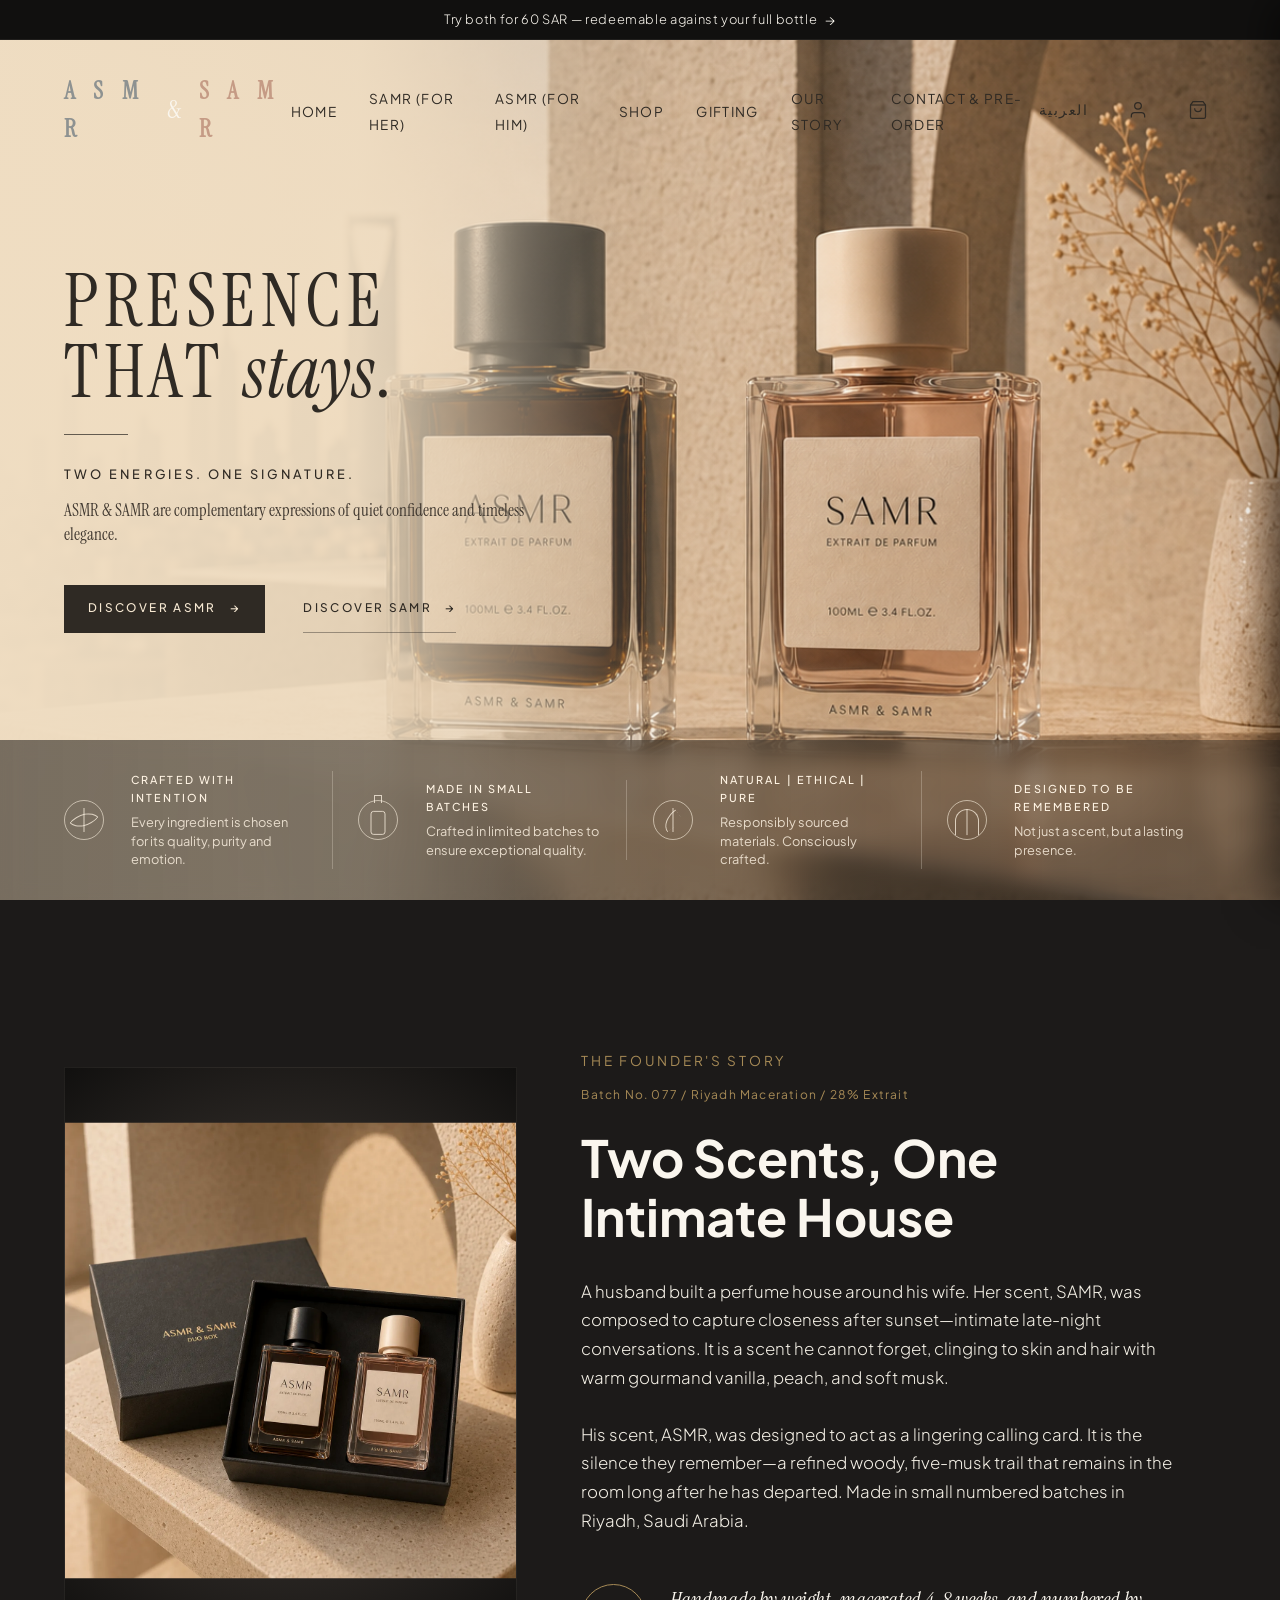
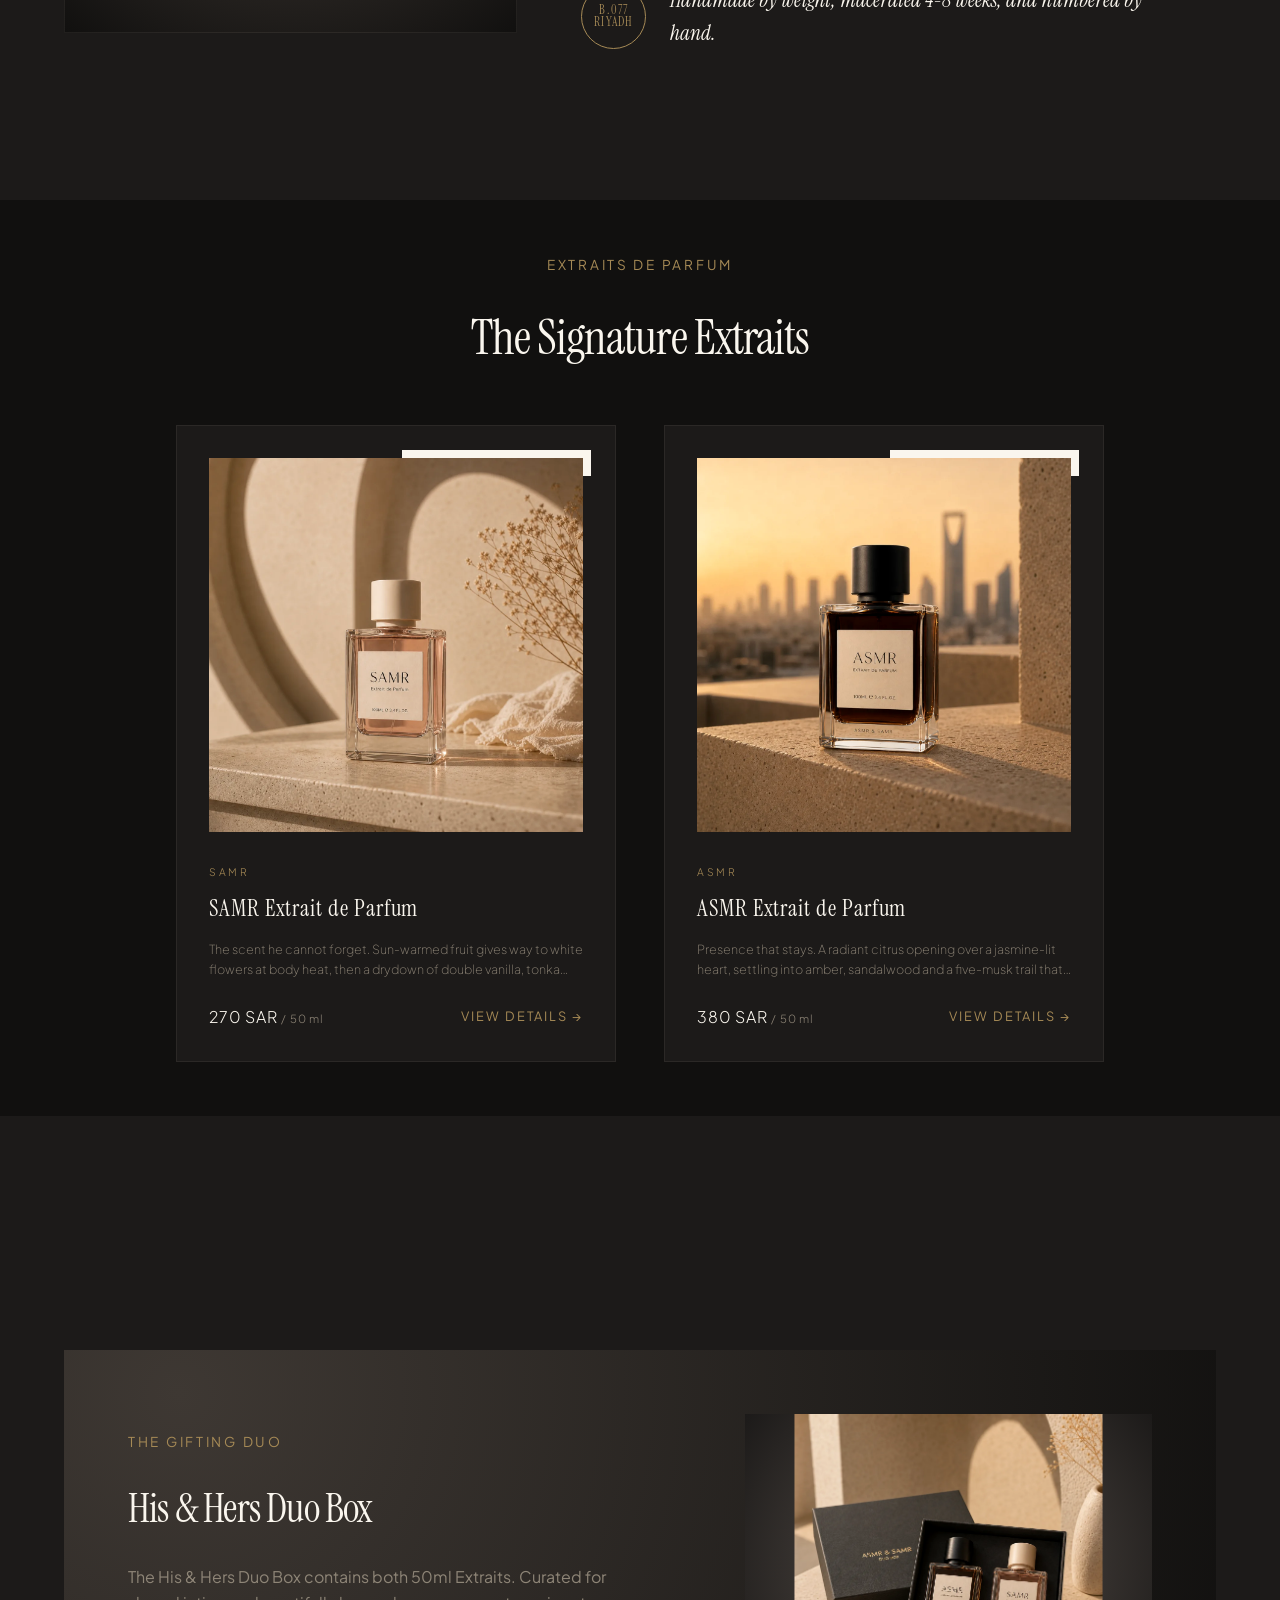
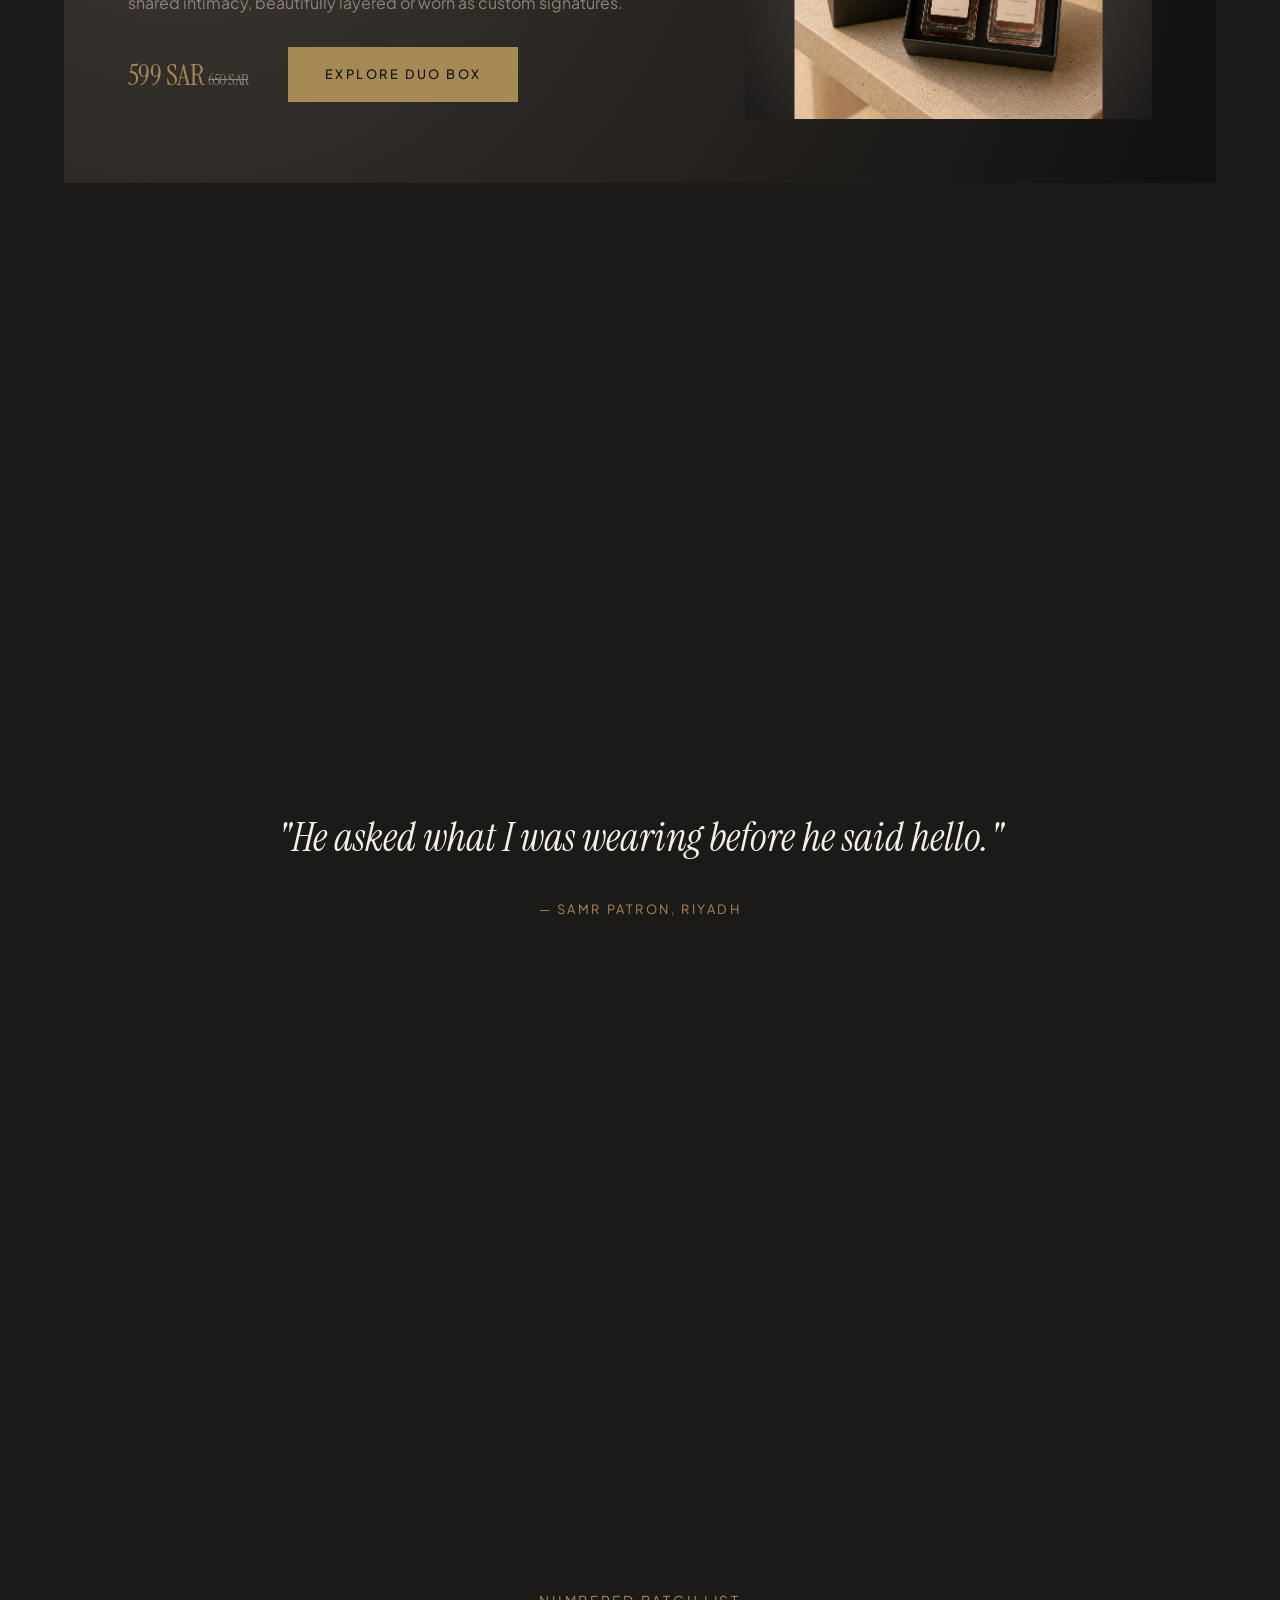
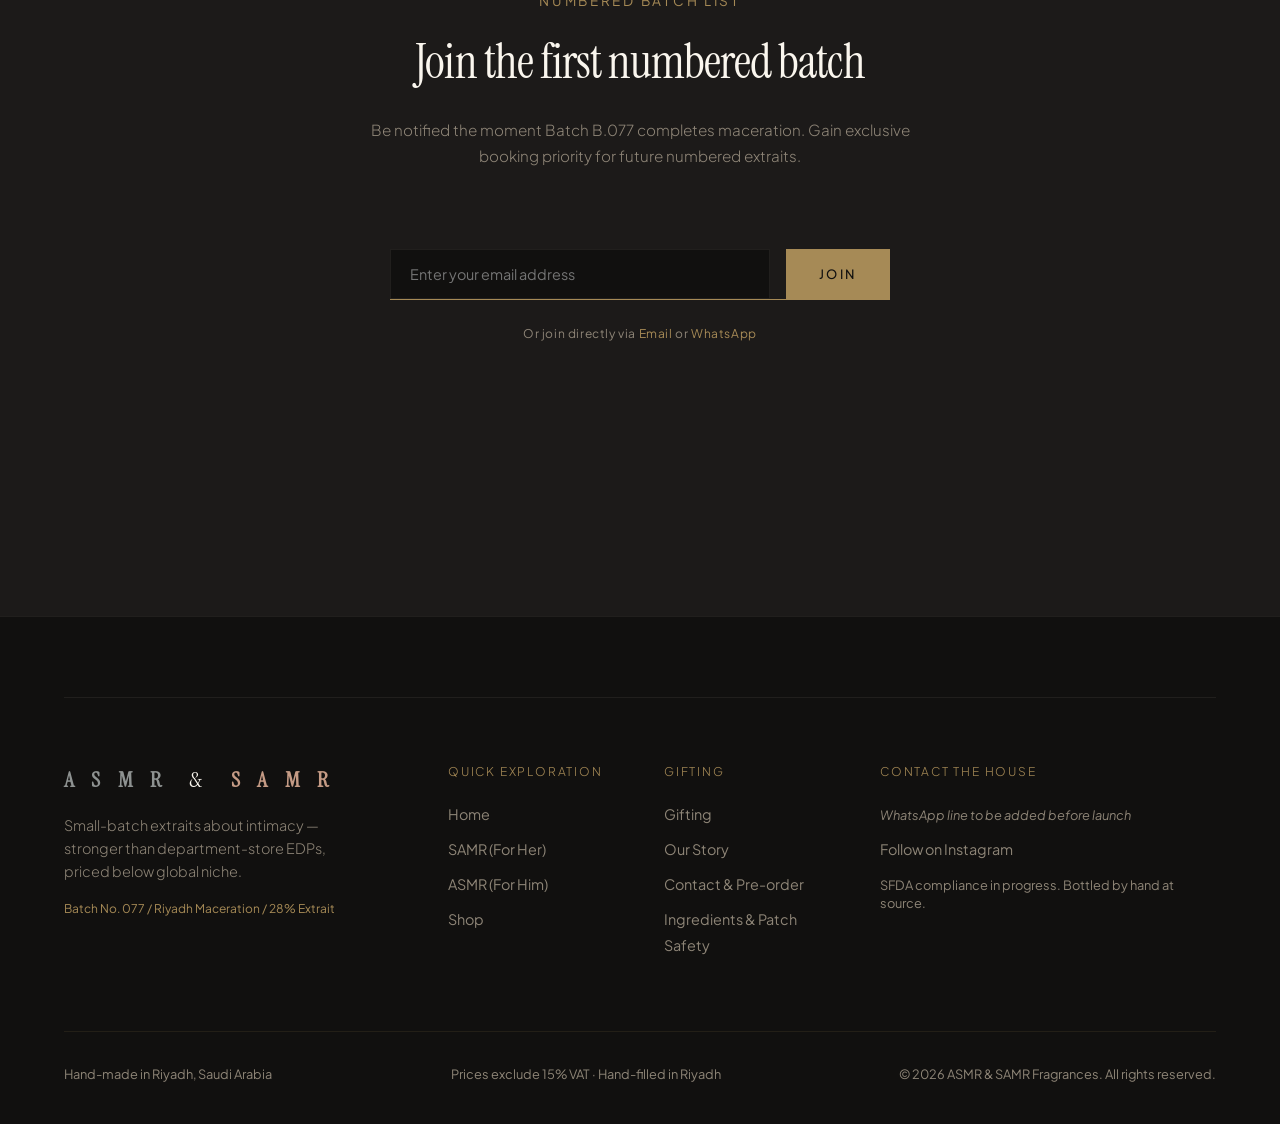
==== website/index.html @ dbb71b53 "Initial ASMR SAMR project commit" ====
<!DOCTYPE html>
<html lang="en" dir="ltr">
<head>
  <meta charset="UTF-8">
  <meta name="viewport" content="width=device-width, initial-scale=1.0">
  
  <!-- Accessibility & Theme Metadata -->
  <meta name="color-scheme" content="dark light">
  <meta name="theme-color" content="#2C2825">
  
  <!-- Primary SEO Metadata -->
  <title>ASMR & SAMR | Luxury Artisan Fragrance House Riyadh</title>
  <meta name="description" content="Handcrafted in Riyadh, Saudi Arabia, ASMR & SAMR is an intimate his-and-hers perfume house. We produce true Extrait de Parfum (28% concentration), body sprays, and body creams in small numbered batches. Discover SAMR for her and ASMR for him.">
  <meta name="keywords" content="niche perfume Saudi Arabia, extrait de parfum, عطر, luxury Arabian perfume, his and hers fragrance, oud-adjacent amber, Riyadh small batch perfume, ASMR, SAMR">
  <meta name="author" content="ASMR & SAMR Fragrances">
  
  <!-- Open Graph / Facebook -->
  <meta property="og:type" content="website">
  <meta property="og:title" content="ASMR & SAMR | Luxury Artisan Fragrance House Riyadh">
  <meta property="og:description" content="Handcrafted in Riyadh, Saudi Arabia, ASMR & SAMR is an intimate his-and-hers perfume house. We produce true Extrait de Parfum (28% concentration), body sprays, and body creams in small numbered batches. Discover SAMR for her and ASMR for him.">
  <meta property="og:image" content="https://asmrsamr.com/assets/hero/landing-duo-photo.png">
  
  <!-- Twitter -->
  <meta property="twitter:card" content="summary_large_image">
  <meta property="twitter:title" content="ASMR & SAMR | Luxury Artisan Fragrance House Riyadh">
  <meta property="twitter:description" content="Handcrafted in Riyadh, Saudi Arabia, ASMR & SAMR is an intimate his-and-hers perfume house. We produce true Extrait de Parfum (28% concentration), body sprays, and body creams in small numbered batches. Discover SAMR for her and ASMR for him.">
  
  <!-- Preconnect Google Fonts -->
  <link rel="preconnect" href="https://fonts.googleapis.com">
  <link rel="preconnect" href="https://fonts.gstatic.com" crossorigin>
  
  <!-- Main Stylesheet -->
  <link rel="stylesheet" href="style.css?v=admin-tabs-20260716">
  
  <!-- Structured Schema Data (JSON-LD) -->
  <script type="application/ld+json">
    {
      "@context": "https://schema.org",
      "@type": "PerfumeStore",
      "name": "ASMR & SAMR Fragrances",
      "description": "Artisan luxury his-&-hers perfume house crafting 28% concentration Extrait de Parfum in small numbered batches in Riyadh, Saudi Arabia.",
      "url": "https://asmrsamr.com",
      "telephone": "+966500000000",
      "address": {
        "@type": "PostalAddress",
        "addressLocality": "Riyadh",
        "addressCountry": "SA"
      },
      "priceRange": "$$$",
      "currenciesAccepted": "SAR",
      "founder": {
        "@type": "Person",
        "name": "Artisan Perfumer & Founder"
      }
    }
  </script>
</head>
<body>

  <!-- Accessible Skip Link -->
  <a href="#main-root" class="skip-link" id="skip-to-content-btn">Skip to main content</a>

  <!-- Sticky Header Nav Root -->
  <header id="header-root"></header>

  <!-- Dynamic Page Content Root -->
  <main id="main-root" tabindex="-1"></main>

  <!-- Persistent Dynamic Footer -->
  <footer id="footer-root"></footer>

  <!-- Slide-out Cart Drawer -->
  <div class="cart-drawer" id="cart-drawer" role="dialog" aria-modal="true" aria-hidden="true" inert>
    <div class="cart-header">
      <h3 class="cart-title" id="cart-title-label">Your Order Drawer</h3>
      <button class="cart-close-btn" id="cart-close-btn" aria-label="Close cart">&times;</button>
    </div>
    <div class="cart-items-container" id="cart-items-container" aria-live="polite">
      <!-- Injected dynamically by app.js -->
    </div>
    <div class="cart-footer">
      <div class="cart-total-row">
        <span id="cart-label-subtotal">Subtotal</span>
        <span id="cart-subtotal">0 SAR</span>
      </div>
      <div class="cart-total-row" style="font-size: 0.9rem; color: var(--taupe); border-bottom: 1px solid rgba(196,165,102,0.1); padding-bottom: 1rem;">
        <span id="cart-label-vat">VAT (+15%)</span>
        <span id="cart-vat">0 SAR</span>
      </div>
      <div class="cart-total-row" style="font-weight: 500; font-size: 1.25rem; margin-top: 1rem;">
        <span id="cart-label-total">Total Estimate</span>
        <span id="cart-total" class="text-gold">0 SAR</span>
      </div>
      <small class="cart-vat-note" id="cart-vat-label">Prices exclude 15% VAT. Order finalized on WhatsApp.</small>
      <button class="btn btn-primary btn-block" id="cart-checkout-btn" style="margin-top: 1.5rem;">
        Submit Checkout
      </button>
    </div>
  </div>

  <!-- Screen Reader Announcements for Accessibility -->
  <div id="a11y-announcer" class="sr-only" aria-live="polite"></div>

  <!-- Cart Backdrop Overlay -->
  <div class="drawer-backdrop" id="drawer-backdrop"></div>

  <!-- Application Engine Script (UTF-8 forced) -->
  <script src="app.js?v=admin-tabs-20260716" charset="utf-8"></script>
</body>
</html>
---- website/style.css ----
/* Import Google Fonts */
@import url('https://fonts.googleapis.com/css2?family=Instrument+Serif:ital@0;1&family=Plus+Jakarta+Sans:wght@200;300;400;500;600&family=Noto+Kufi+Arabic:wght@200;300;400;500;700&display=swap');

/* CSS Custom Properties / Tokens */
:root {
  --charcoal-900: #11100F; /* Matte Black */
  --charcoal-800: #1C1A19; /* Charcoal */
  --charcoal-700: #2D2A29; /* Graphite */
  --gold: #A68A56;         /* Bronze Accent */
  --gold-deep: #8E7445;
  --gold-light: #FAF6EE;   /* Warm Ivory */
  --ivory-100: #FAF6EE;    /* Warm Ivory */
  --ivory-200: #F4F0E6;    /* Stone White */
  --sand: #E6DFD3;
  --warm-beige: #D2C7B7;
  --taupe: #8E8577;
  
  /* Brand Accents */
  --samr-accent: #C59B85;  /* Soft Warm Peach Champagne */
  --samr-light: #F4ECE6;
  --asmr-accent: #8E9291;  /* Smoked Glass Graphite */
  --asmr-dark: #22201F;

  /* Font Families */
  --font-serif: 'Instrument Serif', Georgia, serif;
  --font-sans: 'Plus Jakarta Sans', sans-serif;
  --font-arabic: 'Noto Kufi Arabic', sans-serif;

  /* Shadows */
  --shadow-ambient: 0 8px 30px rgba(0, 0, 0, 0.45);
  --shadow-glass: 0 4px 30px rgba(0, 0, 0, 0.15);
  --border-whisper: rgba(230, 223, 211, 0.07);
  --border-whisper-light: rgba(28, 26, 25, 0.05);
  
  /* Animation */
  --transition-smooth: 500ms cubic-bezier(0.25, 1, 0.5, 1);
  --transition-tactile: 200ms cubic-bezier(0.4, 0, 0.2, 1);
}

/* Global & Reset Styles */
*, *::before, *::after {
  box-sizing: border-box;
  margin: 0;
  padding: 0;
}

html {
  scroll-behavior: smooth;
  font-size: 16px;
  background-color: var(--charcoal-900);
  color: var(--ivory-100);
}

body {
  font-family: var(--font-sans);
  line-height: 1.6;
  overflow-x: hidden;
  -webkit-font-smoothing: antialiased;
  background-color: var(--charcoal-900);
  transition: background-color var(--transition-smooth);
}

a {
  text-decoration: none !important;
}

/* Accessibility Focus & Utility Classes */
:focus-visible {
  outline: 2.5px solid var(--gold) !important;
  outline-offset: 3px !important;
}

a:focus:not(:focus-visible),
button:focus:not(:focus-visible),
input:focus:not(:focus-visible),
select:focus:not(:focus-visible),
textarea:focus:not(:focus-visible) {
  outline: none;
}

.sr-only {
  position: absolute;
  width: 1px;
  height: 1px;
  padding: 0;
  margin: -1px;
  overflow: hidden;
  clip: rect(0, 0, 0, 0);
  border: 0;
}

.skip-link {
  position: absolute;
  top: -100px;
  left: 20px;
  background-color: var(--gold);
  color: var(--charcoal-900);
  padding: 0.8rem 1.5rem;
  z-index: 999;
  transition: top var(--transition-tactile);
  text-decoration: none;
  font-weight: 500;
  text-transform: uppercase;
  letter-spacing: 0.1em;
  font-size: 0.8rem;
}

[dir="rtl"] .skip-link {
  left: auto;
  right: 20px;
}

.skip-link:focus-visible {
  top: 20px;
}

/* Bilingual Font Routing */
[dir="rtl"] body,
[dir="rtl"] input,
[dir="rtl"] button,
[dir="rtl"] textarea,
[dir="rtl"] select {
  font-family: var(--font-arabic);
}

[dir="rtl"] h1, [dir="rtl"] h2, [dir="rtl"] h3, [dir="rtl"] h4, [dir="rtl"] .wordmark {
  font-family: var(--font-serif);
}

/* Typography Utility Classes */
.wordmark {
  font-family: var(--font-serif);
  font-weight: 300;
  text-transform: uppercase;
  letter-spacing: 0.3em;
}

.serif-display {
  font-family: var(--font-serif);
  font-weight: 300;
  letter-spacing: -0.02em;
}

.text-gold { color: var(--gold); }
.text-gold-deep { color: var(--gold-deep); }
.text-taupe { color: var(--taupe); }
.text-ivory { color: var(--ivory-100); }

/* Layout Blocks */
.section-padding {
  padding: clamp(4rem, 10vw, 8rem) 0;
}

.container-custom {
  width: 90%;
  max-width: 1400px;
  margin: 0 auto;
}

/* Header & Navigation */
header {
  position: fixed;
  top: 0;
  left: 0;
  right: 0;
  z-index: 100;
  background-color: transparent;
  transition: background-color var(--transition-smooth), border-color var(--transition-smooth);
  border-bottom: 1px solid transparent;
}

header.scrolled {
  background-color: rgba(44, 40, 37, 0.95);
  backdrop-filter: blur(12px);
  border-color: var(--border-whisper);
}

.header-container {
  display: flex;
  justify-content: space-between;
  align-items: center;
  padding: 1.5rem 0;
  transition: padding var(--transition-smooth);
}

header.scrolled .header-container {
  padding: 1rem 0;
}

.nav-links {
  display: flex;
  gap: 2rem;
  list-style: none;
  align-items: center;
}

.nav-links a {
  text-decoration: none;
  color: var(--ivory-100);
  font-size: 0.85rem;
  text-transform: uppercase;
  letter-spacing: 0.1em;
  font-weight: 400;
  position: relative;
  padding: 0.3rem 0;
  transition: color var(--transition-smooth);
}

.nav-links a::after {
  content: '';
  display: none !important;
}

.nav-links a:hover {
  color: var(--gold);
}

.nav-links a:hover::after {
  transform: scaleX(1);
  transform-origin: left;
}

.nav-controls {
  display: flex;
  align-items: center;
  gap: 1.5rem;
}

.nav-btn {
  background: none;
  border: none;
  color: var(--ivory-100);
  cursor: pointer;
  padding: 0.5rem;
  font-size: 0.9rem;
  text-transform: uppercase;
  letter-spacing: 0.1em;
  transition: color var(--transition-smooth);
  display: flex;
  align-items: center;
  gap: 0.5rem;
}

.nav-btn:hover {
  color: var(--gold);
}

/* Cart Icon Counter Badge */
.cart-trigger {
  position: relative;
}

.cart-badge {
  position: absolute;
  top: -2px;
  right: -5px;
  background-color: var(--gold);
  color: var(--charcoal-900);
  font-size: 0.65rem;
  font-weight: 600;
  width: 16px;
  height: 16px;
  border-radius: 50%;
  display: flex;
  align-items: center;
  justify-content: center;
  transition: transform var(--transition-smooth);
}

[dir="rtl"] .cart-badge {
  right: auto;
  left: -5px;
}

/* Mobile Hamburger Nav Toggle */
.mobile-nav-toggle {
  display: none;
  flex-direction: column;
  gap: 6px;
  background: none;
  border: none;
  cursor: pointer;
  z-index: 101;
}

.mobile-nav-toggle span {
  display: block;
  width: 24px;
  height: 1px;
  background-color: var(--gold);
  transition: transform var(--transition-smooth), opacity var(--transition-smooth);
}

/* Banner Announcement */
.announcement-banner {
  background-color: var(--gold-light);
  color: var(--gold-deep);
  text-align: center;
  padding: 0.6rem 1rem;
  font-size: 0.75rem;
  line-height: 1.4;
  letter-spacing: 0.15em;
  text-transform: uppercase;
  font-weight: 500;
  position: relative;
  z-index: 102;
  border-bottom: 1px solid var(--gold);
}

body:has(.landing-reference-hero) header:not(.scrolled) .announcement-banner {
  display: none;
}

body:has(.landing-reference-hero) header:not(.scrolled) .nav-links a,
body:has(.landing-reference-hero) header:not(.scrolled) .nav-btn {
  color: #2F2A24;
}

body:has(.landing-reference-hero) header:not(.scrolled) .mobile-nav-toggle span {
  background-color: #2F2A24;
}

body:has(.landing-reference-hero) header:not(.scrolled) .header-container {
  padding-top: 2rem;
}

/* Reference-style Landing Hero */
.landing-reference-hero {
  --landing-ink: #2F2A24;
  --landing-muted: #6F6256;
  min-height: 100dvh;
  position: relative;
  isolation: isolate;
  overflow: hidden;
  display: flex;
  align-items: center;
  padding: clamp(7rem, 11vw, 10rem) clamp(2rem, 5vw, 5rem) clamp(8.5rem, 13vw, 10.5rem);
  color: var(--landing-ink);
  background-color: #E9D8BF;
  background-image:
    linear-gradient(90deg, rgba(239, 221, 194, 0.98) 0%, rgba(239, 221, 194, 0.9) 28%, rgba(239, 221, 194, 0.2) 49%, rgba(239, 221, 194, 0) 68%),
    var(--landing-hero-photo);
  background-size: cover;
  background-position: center right;
}

.landing-reference-hero::after {
  content: '';
  position: absolute;
  inset: auto 0 0;
  height: clamp(8rem, 13vw, 10rem);
  z-index: -1;
  background: linear-gradient(90deg, rgba(47, 42, 36, 0.62), rgba(47, 42, 36, 0.42));
  backdrop-filter: blur(10px);
}

.landing-hero-copy {
  width: min(40vw, 560px);
  position: relative;
  z-index: 1;
  padding-top: 1.5rem;
}

.landing-title {
  color: var(--landing-ink);
  font-size: clamp(3.6rem, 5.8vw, 6.4rem);
  line-height: 0.96;
  text-transform: uppercase;
  letter-spacing: 0.075em;
  margin: 0 0 1.6rem;
}

.landing-title em {
  font-style: italic;
  letter-spacing: 0.01em;
  text-transform: lowercase;
}

.landing-rule {
  width: 64px;
  height: 1px;
  margin: 0 0 1.8rem;
  background-color: rgba(47, 42, 36, 0.72);
}

.landing-kicker {
  display: block;
  margin-bottom: 0.85rem;
  font-family: var(--font-sans);
  font-size: 0.8rem;
  font-weight: 500;
  letter-spacing: 0.24em;
  text-transform: uppercase;
}

.landing-subtitle {
  max-width: 470px;
  margin: 0 0 2.4rem;
  color: #3F372F;
  font-family: var(--font-serif);
  font-size: clamp(1.05rem, 1.22vw, 1.28rem);
  line-height: 1.45;
}

.landing-actions {
  display: flex;
  gap: clamp(1.5rem, 3vw, 3rem);
  align-items: center;
  flex-wrap: wrap;
}

.landing-btn {
  display: inline-flex;
  align-items: center;
  justify-content: center;
  gap: 0.8rem;
  min-height: 48px;
  padding: 0 1.5rem;
  color: var(--landing-ink);
  font-family: var(--font-sans);
  font-size: 0.74rem;
  font-weight: 500;
  letter-spacing: 0.2em;
  text-transform: uppercase;
  text-decoration: none;
  transition: transform var(--transition-tactile), background-color var(--transition-tactile), color var(--transition-tactile);
}

.landing-btn:hover {
  transform: translateY(-1px);
}

.landing-btn-primary {
  background-color: var(--landing-ink);
  color: #F6E8D2;
}

.landing-btn-primary:hover {
  background-color: #181513;
  color: #FFF4E4;
}

.landing-btn-secondary {
  padding-left: 0;
  padding-right: 0;
  border-bottom: 1px solid rgba(47, 42, 36, 0.42);
}

.landing-feature-strip {
  position: absolute;
  inset: auto clamp(2rem, 5vw, 5rem) 0;
  z-index: 1;
  min-height: clamp(8rem, 13vw, 10rem);
  display: grid;
  grid-template-columns: repeat(4, minmax(0, 1fr));
  align-items: center;
  gap: clamp(1rem, 2vw, 2.2rem);
  color: #F8EEE1;
}

.landing-feature {
  min-height: 74px;
  display: grid;
  grid-template-columns: 48px 1fr;
  align-items: center;
  gap: 1.2rem;
  padding-inline-end: clamp(1rem, 2vw, 2.4rem);
  border-inline-end: 1px solid rgba(248, 238, 225, 0.26);
}

.landing-feature:last-child {
  border-inline-end: 0;
}

.landing-feature h3 {
  margin: 0 0 0.45rem;
  color: #FFF4E4;
  font-family: var(--font-sans);
  font-size: 0.68rem;
  font-weight: 500;
  letter-spacing: 0.19em;
  text-transform: uppercase;
}

.landing-feature p {
  margin: 0;
  color: rgba(255, 244, 228, 0.82);
  font-size: 0.8rem;
  line-height: 1.45;
}

.feature-icon {
  width: 40px;
  height: 40px;
  border: 1px solid rgba(255, 244, 228, 0.58);
  border-radius: 50%;
  position: relative;
}

.feature-icon::before,
.feature-icon::after {
  content: '';
  position: absolute;
  left: 50%;
  top: 50%;
  border-color: currentColor;
}

.feature-icon-leaf::before {
  width: 18px;
  height: 24px;
  border: 1px solid rgba(255, 244, 228, 0.75);
  border-radius: 100% 0 100% 0;
  transform: translate(-50%, -50%) rotate(42deg);
}

.feature-icon-leaf::after,
.feature-icon-sprout::after {
  width: 1px;
  height: 24px;
  background: rgba(255, 244, 228, 0.75);
  transform: translate(-50%, -50%);
}

.feature-icon-bottle::before {
  width: 15px;
  height: 24px;
  border: 1px solid rgba(255, 244, 228, 0.75);
  border-radius: 3px;
  transform: translate(-50%, -38%);
}

.feature-icon-bottle::after {
  width: 8px;
  height: 8px;
  border: 1px solid rgba(255, 244, 228, 0.75);
  border-bottom: 0;
  transform: translate(-50%, -25px);
}

.feature-icon-sprout::before {
  width: 20px;
  height: 14px;
  border-top: 1px solid rgba(255, 244, 228, 0.75);
  border-left: 1px solid rgba(255, 244, 228, 0.75);
  border-radius: 100% 0 0 0;
  transform: translate(-58%, -44%) rotate(-35deg);
}

.feature-icon-arch::before {
  width: 24px;
  height: 26px;
  border: 1px solid rgba(255, 244, 228, 0.75);
  border-bottom: 0;
  border-radius: 18px 18px 0 0;
  transform: translate(-50%, -42%);
}

.feature-icon-arch::after {
  width: 1px;
  height: 26px;
  background: rgba(255, 244, 228, 0.75);
  transform: translate(-50%, -42%);
}

/* Hero Section (Asymmetric / Split Screen) */
.hero-section {
  position: relative;
  min-height: 100dvh;
  display: flex;
  flex-direction: column;
}

.hero-section-photo {
  isolation: isolate;
  overflow: hidden;
  background-color: var(--charcoal-900);
}

.hero-section-photo::before {
  content: '';
  position: absolute;
  inset: 0;
  z-index: 0;
  background-image:
    linear-gradient(90deg, rgba(24, 21, 19, 0.92) 0%, rgba(44, 40, 37, 0.48) 45%, rgba(24, 21, 19, 0.9) 100%),
    var(--landing-hero-photo);
  background-size: cover;
  background-position: center;
  filter: saturate(0.92) contrast(1.05);
  transform: scale(1.01);
}

.hero-main {
  flex: 1;
  display: grid;
  grid-template-columns: 1fr 1fr;
  position: relative;
  z-index: 1;
}

.hero-panel {
  position: relative;
  overflow: hidden;
  display: flex;
  flex-direction: column;
  justify-content: flex-end;
  padding: 4rem;
  height: 100%;
  min-height: 80vh;
  transition: transform var(--transition-smooth);
}

/* Background visual containers */
.hero-bg {
  position: absolute;
  top: 0;
  left: 0;
  right: 0;
  bottom: 0;
  z-index: 1;
  background-size: cover;
  background-position: center;
  transition: transform 1.2s cubic-bezier(0.25, 1, 0.5, 1);
}

.hero-overlay {
  position: absolute;
  top: 0;
  left: 0;
  right: 0;
  bottom: 0;
  z-index: 2;
  transition: opacity var(--transition-smooth);
}

/* SAMR side - Warm candlelight / amber glow with real background photo */
.panel-samr .hero-bg {
  background-image: url('assets/hero/samr-hero-photo.png');
  background-size: cover;
  background-position: center;
}

.panel-samr .hero-overlay {
  background: linear-gradient(135deg, rgba(44, 40, 37, 0.3) 0%, rgba(44, 40, 37, 0.8) 100%);
}

/* ASMR side - Dark cool forest / woody gold with real background photo */
.panel-asmr .hero-bg {
  background-image: url('assets/hero/asmr-hero-photo.png');
  background-size: cover;
  background-position: center;
}

.panel-asmr .hero-overlay {
  background: linear-gradient(225deg, rgba(44, 40, 37, 0.3) 0%, rgba(44, 40, 37, 0.8) 100%);
}

.hero-section-photo .panel-samr .hero-bg {
  background-image: url('assets/hero/samr-hero-photo.png');
  background-size: cover;
  background-position: center;
}

.hero-section-photo .panel-asmr .hero-bg {
  background-image: url('assets/hero/asmr-hero-photo.png');
  background-size: cover;
  background-position: center;
}

.hero-section-photo .hero-overlay {
  background: linear-gradient(to top, rgba(24, 21, 19, 0.86), rgba(24, 21, 19, 0.08) 55%, rgba(24, 21, 19, 0.3));
}

.hero-panel:hover .hero-bg {
  transform: scale(1.05);
}

.hero-panel:hover .hero-overlay {
  opacity: 0.6;
}

.hero-product-shot {
  position: absolute;
  z-index: 2;
  top: 42%;
  left: 50%;
  transform: translate(-50%, -50%) translateY(18px);
  width: 58%;
  max-width: 380px;
  display: flex;
  align-items: center;
  justify-content: center;
  pointer-events: none;
  opacity: 0;
  animation: fadeUpCentered 1.2s forwards 0.2s cubic-bezier(0.25, 1, 0.5, 1);
}

.hero-product-shot .product-photo {
  width: 100%;
  height: auto;
  aspect-ratio: 1 / 1;
  border: none;
  box-shadow: 0 32px 80px rgba(0, 0, 0, 0.45);
  object-fit: cover;
}

.hero-content {
  position: relative;
  z-index: 3;
  max-width: 500px;
}

.hero-title-main {
  font-size: clamp(3rem, 6vw, 5.5rem);
  line-height: 0.95;
  margin-bottom: 1.5rem;
}

.hero-tagline {
  font-size: 1.1rem;
  letter-spacing: 0.15em;
  margin-bottom: 2.5rem;
  text-transform: uppercase;
  color: var(--gold-light);
  transform: translateY(20px);
  opacity: 0;
  animation: fadeUp 1.2s forwards 0.4s cubic-bezier(0.25, 1, 0.5, 1);
}

/* Custom interactive reveals */
.hero-panel:hover .hero-tagline {
  color: var(--ivory-100);
}

/* Buttons & Clickables */
.btn {
  display: inline-flex;
  align-items: center;
  justify-content: center;
  padding: 1rem 2.2rem;
  font-family: var(--font-sans);
  font-size: 0.8rem;
  text-transform: uppercase;
  letter-spacing: 0.2em;
  text-decoration: none;
  cursor: pointer;
  border-radius: 0;
  transition: background-color var(--transition-tactile), transform var(--transition-tactile), border-color var(--transition-tactile);
  border: 1px solid transparent;
  position: relative;
  overflow: hidden;
}

.btn-primary {
  background-color: var(--gold);
  color: var(--charcoal-900);
  font-weight: 500;
}

.btn-primary:hover {
  background-color: #d1b47b;
  transform: translateY(-1px);
}

.btn-primary:active {
  transform: translateY(0);
}

.btn-outline {
  background-color: transparent;
  border-color: rgba(196, 165, 102, 0.4);
  color: var(--ivory-100);
}

.btn-outline:hover {
  border-color: var(--gold);
  color: var(--gold);
  background-color: rgba(196, 165, 102, 0.05);
  transform: translateY(-1px);
}

.btn-outline:active {
  transform: translateY(0);
}

.btn-block {
  display: flex;
  width: 100%;
}

/* Brand split CTA actions */
.hero-cta-wrap {
  transform: translateY(20px);
  opacity: 0;
  animation: fadeUp 1.2s forwards 0.6s cubic-bezier(0.25, 1, 0.5, 1);
}

/* Animations */
@keyframes fadeUpCentered {
  to {
    transform: translate(-50%, -50%) translateY(0);
    opacity: 1;
  }
}

@keyframes fadeUp {
  to {
    transform: translateY(0);
    opacity: 1;
  }
}

@keyframes fadeIn {
  to {
    opacity: 1;
  }
}

/* Founder Story Panel (Editorial Asymmetric Layout) */
.story-block {
  background-color: var(--charcoal-800);
  border-top: none;
  border-bottom: none;
  position: relative;
}

/* Full Window Sections on landing page */
.full-window-section {
  min-height: 100vh;
  display: flex;
  flex-direction: column;
  justify-content: center;
  align-items: center;
  border-top: none !important;
  border-bottom: none !important;
  box-sizing: border-box;
  padding: 6vh 0;
  width: 100%;
}

/* Brand Hero background photo */
.brand-hero-photo {
  background-image: var(--brand-hero-photo) !important;
  background-size: cover;
  background-position: center;
  position: relative;
}
.brand-hero-photo::before {
  content: '';
  position: absolute;
  top: 0; left: 0; right: 0; bottom: 0;
  background: rgba(44, 40, 37, 0.75);
  z-index: 1;
}
.brand-hero-photo > * {
  position: relative;
  z-index: 2;
}

.story-grid {
  display: grid;
  grid-template-columns: 5fr 7fr;
  gap: clamp(2rem, 5vw, 6rem);
  align-items: center;
}

.story-visual-canvas {
  aspect-ratio: 4/5;
  background: radial-gradient(circle at 50% 50%, #4c443e, var(--charcoal-900));
  border: 1px solid var(--border-whisper);
  display: flex;
  align-items: center;
  justify-content: center;
  position: relative;
  overflow: hidden;
}

/* Amber Glass Ambient bottle silhouette */
.ambient-glass-silhouette {
  width: 160px;
  height: 250px;
  border: 2px solid rgba(196, 165, 102, 0.3);
  border-radius: 4px;
  position: relative;
  background: linear-gradient(180deg, rgba(196, 165, 102, 0.15) 0%, rgba(201, 138, 106, 0.3) 100%);
  box-shadow: 0 25px 50px -12px rgba(0, 0, 0, 0.5), inset 0 0 20px rgba(196, 165, 102, 0.2);
  display: flex;
  flex-direction: column;
  justify-content: center;
  align-items: center;
}

.ambient-glass-silhouette::before {
  content: '';
  position: absolute;
  top: -25px;
  width: 50px;
  height: 25px;
  border: 2px solid rgba(196, 165, 102, 0.3);
  background: var(--charcoal-900);
  border-radius: 2px;
}

.ambient-glass-label {
  font-family: var(--font-serif);
  font-size: 0.8rem;
  letter-spacing: 0.3em;
  color: var(--gold-light);
  border: 1px solid rgba(196, 165, 102, 0.25);
  padding: 0.4rem 0.8rem;
  background-color: rgba(44, 40, 37, 0.7);
  text-transform: uppercase;
}

.ambient-flare {
  position: absolute;
  top: 10%;
  left: 20%;
  width: 250px;
  height: 250px;
  border-radius: 50%;
  background: radial-gradient(circle, rgba(201, 138, 106, 0.12) 0%, rgba(0,0,0,0) 70%);
  filter: blur(15px);
  pointer-events: none;
  animation: slowPulse 8s infinite alternate ease-in-out;
}

@keyframes slowPulse {
  0% { transform: scale(1) translate(0, 0); opacity: 0.7; }
  100% { transform: scale(1.2) translate(10px, 15px); opacity: 1; }
}

.story-text {
  max-width: 600px;
}

.editorial-sub {
  font-size: 0.85rem;
  text-transform: uppercase;
  letter-spacing: 0.2em;
  color: var(--gold);
  margin-bottom: 1.5rem;
  display: block;
}

.story-text h2 {
  font-size: clamp(2rem, 4vw, 3.2rem);
  margin-bottom: 2rem;
  line-height: 1.15;
}

.story-text p {
  font-size: 1.05rem;
  color: var(--ivory-200);
  margin-bottom: 1.8rem;
  font-weight: 300;
  line-height: 1.7;
}

.story-signature {
  margin-top: 3rem;
  display: flex;
  align-items: center;
  gap: 1.5rem;
}

.sig-stamp {
  font-family: var(--font-serif);
  font-size: 0.75rem;
  letter-spacing: 0.1em;
  padding: 0.5rem 0.8rem;
  border: 1px solid var(--gold);
  color: var(--gold);
  border-radius: 50%;
  width: 65px;
  height: 65px;
  display: flex;
  align-items: center;
  justify-content: center;
  text-align: center;
  line-height: 1;
}

.sig-name {
  font-family: var(--font-serif);
  font-style: italic;
  font-size: 1.3rem;
  color: var(--gold-light);
}

/* Scent Immersive Pages */
.brand-page-container {
  min-height: 100vh;
  padding-top: 100px;
}

.brand-hero {
  position: relative;
  padding: 6rem 0;
  border-bottom: 1px solid var(--border-whisper);
  background-size: cover;
  background-position: center;
}

.brand-hero-samr {
  background: radial-gradient(circle at 80% 30%, rgba(201, 138, 106, 0.2), var(--charcoal-900) 80%);
}

.brand-hero-asmr {
  background: radial-gradient(circle at 20% 30%, rgba(196, 165, 102, 0.15), var(--charcoal-900) 80%);
}

.brand-hero-photo {
  isolation: isolate;
  overflow: hidden;
  background-color: var(--charcoal-900);
}

.brand-hero-photo::before {
  content: '';
  position: absolute;
  inset: 0;
  z-index: 0;
  background-image:
    linear-gradient(90deg, rgba(24, 21, 19, 0.96) 0%, rgba(44, 40, 37, 0.76) 42%, rgba(44, 40, 37, 0.26) 100%),
    var(--brand-hero-photo);
  background-size: cover;
  background-position: center;
  opacity: 0.78;
  filter: saturate(0.9) contrast(1.05);
}

.brand-hero-grid {
  display: grid;
  grid-template-columns: 1fr 1fr;
  gap: 4rem;
  align-items: center;
  position: relative;
  z-index: 1;
}

.brand-title {
  font-size: clamp(3.5rem, 8vw, 7rem);
  line-height: 0.9;
  margin-bottom: 1.5rem;
}

.brand-photo-frame {
  aspect-ratio: 4 / 5;
  border: 1px solid rgba(235, 223, 198, 0.2);
  border-radius: 4px;
  overflow: hidden;
  box-shadow: 0 36px 90px rgba(0, 0, 0, 0.42);
  background-color: rgba(24, 21, 19, 0.62);
}

.brand-lifestyle-photo {
  width: 100%;
  height: 100%;
  display: block;
  object-fit: cover;
  object-position: center;
}

body:has(.campaign-brand-hero) header:not(.scrolled) .announcement-banner {
  display: none;
}

body:has(.campaign-brand-hero) header:not(.scrolled) .nav-links a,
body:has(.campaign-brand-hero) header:not(.scrolled) .nav-btn {
  color: #2F2A24;
}

body:has(.campaign-brand-hero) header:not(.scrolled) .wordmark {
  color: #2F2A24 !important;
}

body:has(.campaign-brand-hero) header:not(.scrolled) .mobile-nav-toggle span {
  background-color: #2F2A24;
}

.brand-page-container:has(.campaign-brand-hero) {
  padding-top: 0;
  background-color: #E8D6BA;
}

.campaign-brand-hero {
  min-height: 100dvh;
  position: relative;
  isolation: isolate;
  overflow: hidden;
  display: flex;
  align-items: stretch;
  justify-content: center;
  color: #2F2A24;
  background-color: #E7D3B5;
}

.campaign-brand-photo {
  position: absolute;
  inset: 0;
  z-index: -2;
  width: 100%;
  height: 100%;
  display: block;
  object-fit: cover;
}

.campaign-brand-hero-asmr .campaign-brand-photo {
  object-position: center 52%;
}

.campaign-brand-hero-samr .campaign-brand-photo {
  object-position: center 50%;
}

.campaign-brand-overlay {
  position: absolute;
  inset: 0;
  z-index: -1;
  background:
    linear-gradient(180deg, rgba(232, 214, 186, 0.72) 0%, rgba(232, 214, 186, 0.08) 34%, rgba(35, 30, 25, 0.14) 72%, rgba(35, 30, 25, 0.42) 100%),
    linear-gradient(90deg, rgba(232, 214, 186, 0.08), rgba(232, 214, 186, 0.02));
}

.campaign-brand-copy {
  position: relative;
  z-index: 1;
  width: min(90vw, 860px);
  margin: clamp(6.5rem, 10vw, 8.5rem) auto 0;
  text-align: center;
}

.campaign-brand-title {
  margin: 0 0 1rem;
  color: rgba(47, 42, 36, 0.9);
  font-size: clamp(4rem, 9vw, 7.6rem);
  line-height: 0.9;
  letter-spacing: 0.34em;
  text-indent: 0.34em;
  text-transform: uppercase;
}

.campaign-brand-subtitle {
  margin: 0;
  color: rgba(47, 42, 36, 0.76);
  font-family: var(--font-sans);
  font-size: clamp(0.72rem, 1.2vw, 1rem);
  letter-spacing: 0.34em;
  text-transform: uppercase;
}

.campaign-brand-rule {
  width: 46px;
  height: 1px;
  margin: 1.6rem auto 1.8rem;
  background-color: rgba(47, 42, 36, 0.44);
}

.campaign-brand-tagline {
  margin: 0;
  color: rgba(47, 42, 36, 0.76);
  font-family: var(--font-sans);
  font-size: clamp(0.8rem, 1.25vw, 1.02rem);
  letter-spacing: 0.34em;
  text-transform: uppercase;
}

.campaign-brand-bottom {
  position: absolute;
  left: 50%;
  bottom: clamp(2rem, 6vw, 4.4rem);
  transform: translateX(-50%);
  width: min(82vw, 620px);
  margin: 0;
  color: rgba(255, 246, 232, 0.9);
  text-align: center;
  font-family: var(--font-sans);
  font-size: clamp(0.78rem, 1.18vw, 1rem);
  line-height: 1.65;
  letter-spacing: 0.32em;
  text-transform: uppercase;
  text-shadow: 0 2px 16px rgba(0, 0, 0, 0.42);
}

/* Interactive Note Pyramid */
.pyramid-container {
  margin-top: 4rem;
  border: 1px solid var(--border-whisper);
  background-color: var(--charcoal-800);
}

.pyramid-row {
  display: grid;
  grid-template-columns: 250px 1fr;
  border-bottom: 1px solid var(--border-whisper);
  align-items: center;
}

.pyramid-row:last-child {
  border-bottom: none;
}

.pyramid-label {
  font-family: var(--font-serif);
  font-size: 1rem;
  text-transform: uppercase;
  letter-spacing: 0.2em;
  padding: 2.5rem;
  border-right: 1px solid var(--border-whisper);
  color: var(--gold);
}

[dir="rtl"] .pyramid-label {
  border-right: none;
  border-left: 1px solid var(--border-whisper);
}

.pyramid-notes {
  padding: 2.5rem;
  font-size: 1.15rem;
  font-weight: 300;
  color: var(--ivory-100);
  letter-spacing: 0.02em;
}

/* Catalog / Grid Layouts */
.shop-filters {
  display: flex;
  justify-content: center;
  gap: 1rem;
  margin-bottom: 4rem;
  flex-wrap: wrap;
  border-bottom: 1px solid var(--border-whisper);
  padding-bottom: 2rem;
}

.filter-btn {
  background: none;
  border: 1px solid transparent;
  color: var(--taupe);
  padding: 0.6rem 1.5rem;
  font-size: 0.8rem;
  text-transform: uppercase;
  letter-spacing: 0.15em;
  cursor: pointer;
  transition: color var(--transition-tactile), border-color var(--transition-tactile), background-color var(--transition-tactile);
}

.filter-btn:hover {
  color: var(--gold);
}

.filter-btn.active {
  border-color: var(--gold);
  color: var(--gold);
  background-color: rgba(196, 165, 102, 0.05);
}

.catalog-grid {
  display: grid;
  grid-template-columns: repeat(auto-fill, minmax(320px, 1fr));
  gap: 2.5rem;
}

/* Centered catalog layout (2 cards e.g. landing page) */
.catalog-grid-centered {
  display: flex;
  justify-content: center;
  gap: 3rem;
  flex-wrap: wrap;
  width: 100%;
}

.catalog-grid-centered .product-card {
  width: 100%;
  max-width: 440px;
}

/* Product Card Component (Nocturnal Editorial Style) */
.product-card {
  background-color: var(--charcoal-800);
  border: 1px solid var(--border-whisper);
  padding: 2rem;
  display: flex;
  flex-direction: column;
  justify-content: space-between;
  transition: border-color var(--transition-smooth), transform var(--transition-smooth);
  position: relative;
  color: inherit;
  text-decoration: none;
}

.product-card:hover {
  border-color: var(--gold);
  transform: translateY(-4px);
}

.card-badge {
  position: absolute;
  top: 1.5rem;
  right: 1.5rem;
  background-color: var(--gold-light);
  color: var(--gold-deep);
  font-size: 0.65rem;
  text-transform: uppercase;
  letter-spacing: 0.1em;
  padding: 0.3rem 0.6rem;
  font-weight: 500;
}

[dir="rtl"] .card-badge {
  right: auto;
  left: 1.5rem;
}

.product-card-visual {
  aspect-ratio: 1/1;
  background: radial-gradient(circle, #48413b 0%, var(--charcoal-900) 100%);
  display: flex;
  align-items: center;
  justify-content: center;
  margin-bottom: 2rem;
  position: relative;
  overflow: hidden;
}

.product-photo {
  display: block;
  width: 100%;
  height: 100%;
  object-fit: contain;
  object-position: center;
  filter: saturate(0.96) contrast(1.03);
  transform: scale(1.01);
  transition: transform var(--transition-smooth), filter var(--transition-smooth);
}

.product-photo-frame {
  display: block;
  width: 100%;
  height: 100%;
}

.product-photo-wide {
  object-position: center;
}

.product-card:hover .product-photo,
.gift-promo-card:hover .product-photo {
  filter: saturate(1.02) contrast(1.06);
  transform: scale(1.045);
}

.card-silhouette {
  width: 70px;
  height: 110px;
  border: 1px solid rgba(196, 165, 102, 0.25);
  background: linear-gradient(180deg, rgba(196, 165, 102, 0.1) 0%, rgba(201, 138, 106, 0.2) 100%);
  box-shadow: inset 0 0 10px rgba(196, 165, 102, 0.1);
  position: relative;
}

.card-silhouette::before {
  content: '';
  position: absolute;
  top: -12px;
  left: 50%;
  transform: translateX(-50%);
  width: 24px;
  height: 12px;
  border: 1px solid rgba(196, 165, 102, 0.25);
  background: var(--charcoal-900);
}

/* Card details styling */
.brand-tag {
  font-size: 0.65rem;
  font-weight: 300;
  text-transform: uppercase;
  letter-spacing: 0.25em;
  color: var(--gold);
  margin-bottom: 0.6rem;
  display: block;
}

.product-name {
  font-family: var(--font-serif);
  font-size: 1.45rem;
  font-weight: 300;
  letter-spacing: 0.04em;
  margin-bottom: 0.8rem;
  color: var(--ivory-100);
}

.product-desc {
  font-size: 0.78rem;
  font-weight: 200;
  line-height: 1.6;
  color: var(--taupe);
  margin-bottom: 1.5rem;
  display: -webkit-box;
  -webkit-line-clamp: 2;
  -webkit-box-orient: vertical;
  overflow: hidden;
}

.card-action-row {
  display: flex;
  justify-content: space-between;
  align-items: center;
  margin-top: auto;
}

.product-price {
  font-size: 1rem;
  font-weight: 300;
  letter-spacing: 0.05em;
  color: var(--gold-light);
}

.product-price small {
  font-size: 0.7rem;
  color: var(--taupe);
}

/* Upgraded shop cards */
.shop-page-upgraded {
  background:
    radial-gradient(circle at 8% 8%, rgba(166, 138, 86, 0.09), transparent 28rem),
    linear-gradient(180deg, rgba(44, 40, 37, 0.6), var(--charcoal-900) 28rem);
}

.shop-intro {
  max-width: 760px;
  margin: 0 auto 2rem;
  text-align: center;
}

.shop-intro h1 {
  font-size: 3.2rem;
  margin: 0.75rem 0 1rem;
  color: var(--ivory-100);
}

.shop-intro p {
  color: var(--taupe);
  font-size: 1rem;
  font-weight: 300;
  line-height: 1.8;
}

.shop-summary-bar {
  display: grid;
  grid-template-columns: repeat(3, minmax(0, 1fr));
  gap: 1px;
  margin: 0 auto 2.6rem;
  max-width: 980px;
  border: 1px solid var(--border-whisper);
  background: var(--border-whisper);
}

.shop-summary-bar span {
  background: rgba(28, 26, 25, 0.78);
  color: var(--sand);
  min-height: 58px;
  display: flex;
  align-items: center;
  justify-content: center;
  text-align: center;
  padding: 0.9rem 1rem;
  font-size: 0.72rem;
  letter-spacing: 0.12em;
  text-transform: uppercase;
}

.upgraded-shop-filters {
  margin-bottom: 3rem;
  padding-bottom: 1.5rem;
}

.upgraded-catalog-grid {
  align-items: stretch;
}

.shop-product-card {
  min-height: 100%;
  padding: 1.35rem;
  background:
    linear-gradient(180deg, rgba(250, 246, 238, 0.035), transparent 34%),
    rgba(28, 26, 25, 0.92);
}

.product-card-main {
  color: inherit;
  display: flex;
  flex: 1;
  flex-direction: column;
}

.shop-card-visual {
  background:
    radial-gradient(circle at 50% 42%, rgba(250, 246, 238, 0.09), transparent 45%),
    linear-gradient(145deg, #3a332d 0%, var(--charcoal-900) 100%);
  border: 1px solid rgba(230, 223, 211, 0.055);
  margin-bottom: 1.35rem;
}

.product-card-copy {
  display: flex;
  flex: 1;
  flex-direction: column;
}

.luxury-badge-row {
  display: flex;
  flex-wrap: wrap;
  gap: 0.45rem;
}

.shop-card-badges {
  min-height: 1.8rem;
  margin-bottom: 0.9rem;
  padding-right: 0.2rem;
}

.luxury-badge {
  border: 1px solid rgba(230, 223, 211, 0.14);
  color: var(--sand);
  font-size: 0.56rem;
  font-weight: 500;
  letter-spacing: 0.12em;
  line-height: 1;
  padding: 0.42rem 0.55rem;
  text-transform: uppercase;
  white-space: nowrap;
}

.luxury-badge.badge-samr {
  background: rgba(197, 155, 133, 0.13);
  border-color: rgba(197, 155, 133, 0.28);
}

.luxury-badge.badge-asmr {
  background: rgba(142, 146, 145, 0.16);
  border-color: rgba(142, 146, 145, 0.3);
}

.luxury-badge.badge-duo {
  background: rgba(166, 138, 86, 0.13);
  border-color: rgba(166, 138, 86, 0.32);
}

.shop-card-facts {
  display: grid;
  gap: 0.55rem;
  margin: auto 0 1.25rem;
}

.shop-card-facts span {
  border-left: 1px solid rgba(166, 138, 86, 0.45);
  color: var(--sand);
  font-size: 0.7rem;
  letter-spacing: 0.06em;
  line-height: 1.4;
  padding-left: 0.75rem;
  text-transform: uppercase;
}

[dir="rtl"] .shop-card-facts span {
  border-left: 0;
  border-right: 1px solid rgba(166, 138, 86, 0.45);
  padding-left: 0;
  padding-right: 0.75rem;
}

.shop-card-action-row {
  align-items: flex-end;
  border-top: 1px solid var(--border-whisper);
  gap: 1rem;
  padding-top: 1.2rem;
}

.shop-card-buttons {
  display: flex;
  gap: 0.6rem;
  justify-content: flex-end;
}

.card-cart-btn,
.card-detail-link {
  align-items: center;
  border: 1px solid rgba(250, 246, 238, 0.14);
  color: var(--ivory-100);
  display: inline-flex;
  font-size: 0.62rem;
  font-weight: 500;
  justify-content: center;
  letter-spacing: 0.12em;
  min-height: 36px;
  padding: 0.7rem 0.8rem;
  text-transform: uppercase;
  transition: background-color var(--transition-tactile), border-color var(--transition-tactile), color var(--transition-tactile);
  white-space: nowrap;
}

.card-cart-btn {
  background: var(--ivory-100);
  color: var(--charcoal-900);
  cursor: pointer;
}

.card-detail-link {
  background: transparent;
}

.card-cart-btn:hover,
.card-detail-link:hover {
  border-color: var(--gold);
}

.card-detail-link:hover {
  color: var(--gold-light);
}

/* Upgraded product detail */
.product-detail-page-upgraded {
  background:
    radial-gradient(circle at 85% 18%, rgba(197, 155, 133, 0.08), transparent 26rem),
    linear-gradient(180deg, rgba(28, 26, 25, 0.82), var(--charcoal-900) 32rem);
}

.detail-back-link {
  color: var(--gold);
  display: inline-flex;
  font-size: 0.78rem;
  letter-spacing: 0.12em;
  margin-bottom: 2.4rem;
  text-transform: uppercase;
}

.upgraded-product-detail-grid {
  align-items: start;
}

.product-gallery-upgraded {
  background:
    radial-gradient(circle at 50% 42%, rgba(250, 246, 238, 0.08), transparent 46%),
    linear-gradient(145deg, #3a332d, var(--charcoal-900));
  position: sticky;
  top: 7.5rem;
}

.product-detail-copy {
  min-width: 0;
}

.detail-kicker-row {
  align-items: center;
  display: flex;
  gap: 1rem;
  justify-content: space-between;
  margin-bottom: 1.25rem;
}

.detail-badges {
  justify-content: flex-end;
}

.product-detail-title {
  color: var(--ivory-100);
  font-size: 3rem;
  line-height: 1.08;
  margin-bottom: 0.8rem;
}

.product-detail-family {
  color: var(--gold);
  font-size: 0.72rem;
  letter-spacing: 0.18em;
  margin-bottom: 1.8rem;
  text-transform: uppercase;
}

.detail-price-row {
  align-items: baseline;
  display: flex;
  gap: 0.8rem;
  margin-bottom: 1.8rem;
}

.detail-price-row .serif-display {
  color: var(--gold-light);
  font-size: 2rem;
}

.detail-price-row small {
  color: var(--taupe);
  font-size: 0.82rem;
}

.product-detail-lede,
.product-detail-profile {
  color: var(--taupe);
  font-size: 0.95rem;
  font-weight: 300;
  line-height: 1.8;
  margin-bottom: 1.15rem;
}

.product-detail-profile {
  color: var(--sand);
}

.product-trust-grid {
  display: grid;
  gap: 0.75rem;
  grid-template-columns: repeat(2, minmax(0, 1fr));
  margin: 2rem 0;
}

.product-trust-grid span {
  border: 1px solid var(--border-whisper);
  color: var(--gold-light);
  font-size: 0.68rem;
  letter-spacing: 0.1em;
  min-height: 52px;
  padding: 0.9rem;
  text-transform: uppercase;
}

.detail-cta-panel {
  border: 1px solid rgba(166, 138, 86, 0.24);
  background:
    linear-gradient(135deg, rgba(166, 138, 86, 0.1), rgba(250, 246, 238, 0.03)),
    rgba(17, 16, 15, 0.55);
  display: grid;
  gap: 1.3rem;
  margin-top: 2.4rem;
  padding: 1.3rem;
}

.detail-cta-panel p {
  color: var(--taupe);
  font-size: 0.86rem;
  line-height: 1.7;
  margin-top: 0.4rem;
}

.detail-cta-actions {
  display: grid;
  gap: 0.85rem;
  grid-template-columns: repeat(2, minmax(0, 1fr));
}

.detail-section {
  margin-top: clamp(4rem, 8vw, 6rem);
}

.detail-section-heading {
  margin-bottom: 1.5rem;
  max-width: 720px;
}

.detail-section-heading h2,
.gift-ready-panel h2 {
  color: var(--ivory-100);
  font-size: 2.35rem;
  line-height: 1.1;
  margin-top: 0.6rem;
}

.profile-grid,
.notes-grid,
.pairing-grid {
  display: grid;
  gap: 1rem;
}

.profile-grid {
  grid-template-columns: 1.15fr 1fr 1fr;
}

.notes-grid {
  grid-template-columns: repeat(3, minmax(0, 1fr));
}

.profile-card,
.note-card {
  border: 1px solid var(--border-whisper);
  background: rgba(28, 26, 25, 0.75);
  min-height: 190px;
  padding: 1.5rem;
}

.profile-card span,
.note-card span {
  color: var(--gold);
  display: block;
  font-size: 0.66rem;
  letter-spacing: 0.16em;
  margin-bottom: 1rem;
  text-transform: uppercase;
}

.profile-card p,
.note-card p {
  color: var(--sand);
  font-size: 0.92rem;
  font-weight: 300;
  line-height: 1.75;
}

.profile-card-large p {
  color: var(--ivory-100);
  font-family: var(--font-serif);
  font-size: 1.4rem;
  line-height: 1.35;
}

.pairing-grid {
  grid-template-columns: repeat(2, minmax(0, 1fr));
}

.pairing-card {
  align-items: center;
  border: 1px solid var(--border-whisper);
  color: inherit;
  display: grid;
  gap: 1.5rem;
  grid-template-columns: minmax(150px, 0.75fr) 1fr;
  padding: 1rem;
  transition: border-color var(--transition-smooth), transform var(--transition-smooth);
}

.pairing-card:hover {
  border-color: var(--gold);
  transform: translateY(-3px);
}

.pairing-visual {
  aspect-ratio: 1 / 1;
  background: radial-gradient(circle, #403932, var(--charcoal-900));
  overflow: hidden;
}

.pairing-badges {
  margin-bottom: 0.7rem;
}

.pairing-card h3 {
  color: var(--ivory-100);
  font-size: 1.45rem;
  margin-bottom: 0.5rem;
}

.pairing-card p {
  color: var(--taupe);
  font-size: 0.82rem;
  line-height: 1.6;
  margin-bottom: 1rem;
}

.pairing-price {
  color: var(--gold-light);
  font-family: var(--font-serif);
  font-size: 1.15rem;
}

.gift-ready-panel {
  border: 1px solid rgba(166, 138, 86, 0.28);
  background:
    linear-gradient(90deg, rgba(166, 138, 86, 0.16), rgba(197, 155, 133, 0.07)),
    rgba(28, 26, 25, 0.82);
  display: grid;
  gap: 2rem;
  grid-template-columns: 1fr 1fr;
  margin-top: clamp(4rem, 8vw, 6rem);
  padding: clamp(1.6rem, 4vw, 3rem);
}

.gift-ready-panel p {
  color: var(--taupe);
  font-size: 0.95rem;
  line-height: 1.75;
  margin-top: 1rem;
}

.gift-ready-points {
  display: grid;
  gap: 0.8rem;
}

.gift-ready-point {
  align-items: center;
  border-bottom: 1px solid var(--border-whisper);
  display: grid;
  gap: 1rem;
  grid-template-columns: 48px 1fr;
  padding-bottom: 0.8rem;
}

.gift-ready-point span {
  color: var(--gold);
  font-family: var(--font-serif);
  font-size: 1.35rem;
}

.gift-ready-point p {
  color: var(--sand);
  margin: 0;
}

/* Product Detail Page View */
.product-detail-grid {
  display: grid;
  grid-template-columns: 6fr 6fr;
  gap: clamp(2rem, 6vw, 6rem);
}

.product-gallery {
  aspect-ratio: 1/1;
  background: radial-gradient(circle, #524a44 0%, var(--charcoal-900) 100%);
  border: 1px solid var(--border-whisper);
  display: flex;
  align-items: center;
  justify-content: center;
  position: relative;
  overflow: hidden;
}

.product-gallery .product-photo,
.story-visual-canvas .product-photo,
.gift-promo-visual .product-photo {
  width: 100%;
  height: 100%;
}

.gallery-silhouette {
  width: 120px;
  height: 180px;
  border-radius: 2.5rem;
  border: 2px solid rgba(196, 165, 102, 0.3);
  background: linear-gradient(180deg, rgba(196, 165, 102, 0.15) 0%, rgba(201, 138, 106, 0.25) 100%);
  box-shadow: 0 15px 40px rgba(0, 0, 0, 0.4);
  position: relative;
}

.gallery-silhouette::before {
  content: '';
  position: absolute;
  top: -20px;
  left: 50%;
  transform: translateX(-50%);
  width: 40px;
  height: 20px;
  border: 2px solid rgba(196, 165, 102, 0.3);
  background: var(--charcoal-900);
}

/* Size Selectors styling */
.variant-selector {
  margin: 2rem 0;
}

.variant-label {
  font-size: 0.8rem;
  text-transform: uppercase;
  letter-spacing: 0.1em;
  color: var(--taupe);
  margin-bottom: 0.8rem;
  display: block;
}

.size-pills {
  display: flex;
  gap: 0.8rem;
  flex-wrap: wrap;
}

.size-pill {
  background: none;
  border: 1px solid var(--border-whisper);
  color: var(--ivory-100);
  padding: 0.6rem 1.2rem;
  font-size: 0.85rem;
  cursor: pointer;
  transition: border-color var(--transition-tactile), background-color var(--transition-tactile), color var(--transition-tactile);
}

.size-pill:hover {
  border-color: var(--gold);
}

.size-pill.active {
  border-color: var(--gold);
  background-color: var(--gold);
  color: var(--charcoal-900);
}

/* Details and Accordion components */
.detail-meta-list {
  border-top: 1px solid var(--border-whisper);
  margin-top: 2.5rem;
}

.accordion-item {
  border-bottom: 1px solid var(--border-whisper);
}

.accordion-header {
  padding: 1.2rem 0;
  display: flex;
  justify-content: space-between;
  align-items: center;
  cursor: pointer;
  font-family: var(--font-sans);
  font-size: 0.9rem;
  text-transform: uppercase;
  letter-spacing: 0.1em;
  color: var(--ivory-100);
  user-select: none;
}

.accordion-header:hover {
  color: var(--gold);
}

.accordion-icon {
  font-size: 1.2rem;
  font-weight: 300;
  transition: transform var(--transition-smooth);
}

.accordion-item.active .accordion-icon {
  transform: rotate(45deg);
}

.accordion-content {
  max-height: 0;
  overflow: hidden;
  transition: max-height var(--transition-smooth);
  font-size: 0.95rem;
  color: var(--taupe);
  line-height: 1.6;
}

.accordion-item.active .accordion-content {
  max-height: 250px;
  padding-bottom: 1.5rem;
}

/* Gifting Cards / Promo blocks */
.gift-promo-card {
  background: radial-gradient(circle at 10% 10%, #3e3833 0%, var(--charcoal-900) 100%);
  border: none;
  padding: clamp(2.5rem, 5vw, 4rem);
  display: grid;
  grid-template-columns: 7fr 5fr;
  gap: 3rem;
  align-items: center;
}

.gift-promo-visual {
  aspect-ratio: 4/3;
  background: radial-gradient(circle, #5b534d 0%, var(--charcoal-800) 100%);
  border: none;
  position: relative;
  display: flex;
  align-items: center;
  justify-content: center;
  overflow: hidden;
}

/* Testimonial block (Sleek Quotes) */
.testimonial-block {
  text-align: center;
  background-color: var(--charcoal-800);
  border-top: none;
}

.testimonial-quote {
  font-family: var(--font-serif);
  font-style: italic;
  font-size: clamp(1.8rem, 3.5vw, 2.5rem);
  line-height: 1.3;
  color: var(--ivory-200);
  max-width: 900px;
  margin: 0 auto 2rem;
  font-weight: 300;
}

.testimonial-author {
  font-family: var(--font-sans);
  font-size: 0.8rem;
  text-transform: uppercase;
  letter-spacing: 0.2em;
  color: var(--gold);
}

/* Cart Slide-out Drawer (Hardware Accelerated Transition) */
.cart-drawer {
  position: fixed;
  top: 0;
  bottom: 0;
  right: 0;
  width: 100%;
  max-width: 450px;
  background-color: var(--charcoal-900);
  box-shadow: -10px 0 40px rgba(0, 0, 0, 0.5);
  z-index: 200;
  transform: translateX(100%);
  transition: transform var(--transition-smooth);
  display: flex;
  flex-direction: column;
  border-left: 1px solid var(--border-whisper);
}

[dir="rtl"] .cart-drawer {
  right: auto;
  left: 0;
  border-left: none;
  border-right: 1px solid var(--border-whisper);
  box-shadow: 10px 0 40px rgba(0, 0, 0, 0.5);
  transform: translateX(-100%);
}

.cart-drawer.open {
  transform: translateX(0);
}

[dir="rtl"] .cart-drawer.open {
  transform: translateX(0);
}

.cart-header {
  padding: 2rem;
  border-bottom: 1px solid var(--border-whisper);
  display: flex;
  justify-content: space-between;
  align-items: center;
}

.cart-title {
  font-family: var(--font-serif);
  font-size: 1.5rem;
  text-transform: uppercase;
  letter-spacing: 0.1em;
}

.cart-close-btn {
  background: none;
  border: none;
  color: var(--ivory-100);
  font-size: 1.5rem;
  cursor: pointer;
}

.cart-close-btn:hover {
  color: var(--gold);
}

.cart-items-container {
  flex: 1;
  overflow-y: auto;
  padding: 2rem;
}

.cart-item {
  display: flex;
  gap: 1rem;
  padding-bottom: 1.5rem;
  border-bottom: 1px solid rgba(196, 165, 102, 0.1);
  margin-bottom: 1.5rem;
}

.cart-item-detail {
  flex: 1;
  display: flex;
  flex-direction: column;
}

.cart-item-name {
  font-family: var(--font-serif);
  font-size: 1.1rem;
  margin-bottom: 0.2rem;
}

.cart-item-meta {
  font-size: 0.8rem;
  color: var(--taupe);
  margin-bottom: 0.8rem;
}

.cart-item-actions {
  display: flex;
  justify-content: space-between;
  align-items: center;
}

.qty-btn {
  background: none;
  border: 1px solid var(--border-whisper);
  color: var(--ivory-100);
  width: 24px;
  height: 24px;
  cursor: pointer;
  display: flex;
  align-items: center;
  justify-content: center;
}

.qty-val {
  padding: 0 0.8rem;
  font-size: 0.9rem;
}

.cart-item-remove {
  background: none;
  border: none;
  color: var(--taupe);
  font-size: 0.75rem;
  text-transform: uppercase;
  letter-spacing: 0.05em;
  cursor: pointer;
}

.cart-item-remove:hover {
  color: var(--gold);
  text-decoration: underline;
}

.cart-footer {
  padding: 2rem;
  border-top: 1px solid var(--border-whisper);
  background-color: var(--charcoal-800);
}

.cart-total-row {
  display: flex;
  justify-content: space-between;
  margin-bottom: 1.5rem;
  font-size: 1.1rem;
}

.cart-vat-note {
  font-size: 0.75rem;
  color: var(--taupe);
  margin-top: 0.5rem;
  display: block;
}

/* Backdrop overlay */
.drawer-backdrop {
  position: fixed;
  top: 0;
  left: 0;
  right: 0;
  bottom: 0;
  background-color: rgba(0, 0, 0, 0.6);
  z-index: 199;
  opacity: 0;
  pointer-events: none;
  transition: opacity var(--transition-smooth);
}

.drawer-backdrop.open {
  opacity: 1;
  pointer-events: auto;
}

/* Newsletter / Intake block */
.newsletter-block {
  text-align: center;
  border-top: 1px solid var(--border-whisper);
  padding: 6rem 0;
}

.newsletter-form {
  display: flex;
  max-width: 500px;
  margin: 2.5rem auto 0;
  border-bottom: 1px solid var(--gold);
}

.newsletter-input {
  flex: 1;
  background: none;
  border: none;
  padding: 1rem 0;
  color: var(--ivory-100);
  font-family: var(--font-sans);
  font-size: 0.95rem;
}

.newsletter-input:focus {
  outline: none;
}

.newsletter-btn {
  background: none;
  border: none;
  color: var(--gold);
  cursor: pointer;
  font-family: var(--font-sans);
  text-transform: uppercase;
  letter-spacing: 0.15em;
  font-size: 0.8rem;
  font-weight: 500;
  padding: 0 1rem;
}

.newsletter-btn:hover {
  color: var(--ivory-100);
}

/* Contact and Forms styling */
.contact-grid {
  display: grid;
  grid-template-columns: 5fr 7fr;
  gap: 4rem;
}

.preorder-form {
  display: grid;
  grid-template-columns: 1fr 1fr;
  gap: 1.5rem;
}

.form-group-full {
  grid-column: span 2;
}

.form-input, .form-textarea, .form-select {
  width: 100%;
  background-color: var(--charcoal-800);
  border: 1px solid var(--border-whisper);
  color: var(--ivory-100);
  padding: 1rem;
  font-family: var(--font-sans);
  font-size: 0.9rem;
}

[dir="rtl"] .form-input, [dir="rtl"] .form-textarea, [dir="rtl"] .form-select {
  font-family: var(--font-arabic);
}

.form-input:focus, .form-textarea:focus, .form-select:focus {
  outline: none;
  border-color: var(--gold);
}

.form-label {
  display: block;
  font-size: 0.75rem;
  text-transform: uppercase;
  letter-spacing: 0.1em;
  color: var(--taupe);
  margin-bottom: 0.5rem;
}

/* Form Error Validation Styles */
.form-error {
  color: #ff6b6b;
  font-size: 0.8rem;
  margin-top: 0.4rem;
  display: none;
  font-weight: 400;
  text-align: left;
}

[dir="rtl"] .form-error {
  text-align: right;
}

.form-input.invalid,
.form-textarea.invalid,
.form-select.invalid {
  border-color: #ff6b6b !important;
  background-color: rgba(255, 107, 107, 0.05) !important;
}

/* Footer Section */
footer {
  background-color: var(--charcoal-900);
  border-top: 1px solid var(--border-whisper);
  padding: 5rem 0 2.5rem;
}

.footer-grid {
  display: grid;
  grid-template-columns: 4fr 2fr 2fr 4fr;
  gap: 3rem;
  margin-bottom: 4rem;
}

.footer-col h4 {
  font-family: var(--font-sans);
  font-size: 0.8rem;
  text-transform: uppercase;
  letter-spacing: 0.15em;
  color: var(--gold);
  margin-bottom: 1.5rem;
}

.footer-col ul {
  list-style: none;
}

.footer-col ul li {
  margin-bottom: 0.8rem;
}

.footer-col ul li a {
  text-decoration: none;
  color: var(--taupe);
  font-size: 0.9rem;
  transition: color var(--transition-smooth);
}

.footer-col ul li a:hover {
  color: var(--gold);
}

.footer-bottom {
  border-top: 1px solid rgba(196, 165, 102, 0.1);
  padding-top: 2rem;
  display: flex;
  justify-content: space-between;
  align-items: center;
  font-size: 0.8rem;
  color: var(--taupe);
}

/* Responsive Overrides (Breakpoints) */
@media (max-width: 1024px) {
  .campaign-brand-copy {
    width: min(92vw, 720px);
    margin-top: 7rem;
  }
  .campaign-brand-title {
    font-size: clamp(3.2rem, 11vw, 6rem);
    letter-spacing: 0.26em;
    text-indent: 0.26em;
  }
  .campaign-brand-bottom {
    bottom: 2.6rem;
    width: min(88vw, 560px);
  }
  .landing-reference-hero {
    min-height: 112dvh;
    padding-bottom: 15rem;
    background-position: 62% center;
  }
  .landing-reference-hero::after {
    height: 14rem;
  }
  .landing-hero-copy {
    width: min(52vw, 520px);
  }
  .landing-title {
    font-size: clamp(3.25rem, 7vw, 5.5rem);
  }
  .landing-feature-strip {
    min-height: 14rem;
    grid-template-columns: repeat(2, minmax(0, 1fr));
    align-content: center;
    row-gap: 1.3rem;
  }
  .landing-feature:nth-child(2) {
    border-inline-end: 0;
  }
  .hero-main {
    grid-template-columns: 1fr;
  }
  .hero-panel {
    min-height: 50vh;
    padding: 3rem;
  }
  .hero-product-shot {
    inset: auto;
    top: 42%;
    left: 50%;
    transform: translate(-50%, -50%);
    width: 65%;
    max-width: 320px;
    opacity: 0.65;
  }
  .story-grid, .brand-hero-grid, .product-detail-grid, .contact-grid {
    grid-template-columns: 1fr;
    gap: 3rem;
  }
  .product-gallery-upgraded {
    position: relative;
    top: auto;
  }
  .profile-grid,
  .notes-grid {
    grid-template-columns: 1fr;
  }
  .pairing-grid,
  .gift-ready-panel {
    grid-template-columns: 1fr;
  }
  .footer-grid {
    grid-template-columns: 1fr 1fr;
    gap: 2rem;
  }
}

@media (max-width: 768px) {
  body:has(.campaign-brand-hero) header:not(.scrolled) .nav-links.open a {
    color: var(--ivory-100);
  }
  .campaign-brand-hero {
    min-height: 100dvh;
  }
  .campaign-brand-photo {
    object-position: center bottom;
  }
  .campaign-brand-hero-asmr .campaign-brand-photo {
    object-position: 50% bottom;
  }
  .campaign-brand-hero-samr .campaign-brand-photo {
    object-position: 50% bottom;
  }
  .campaign-brand-overlay {
    background:
      linear-gradient(180deg, rgba(232, 214, 186, 0.86) 0%, rgba(232, 214, 186, 0.22) 36%, rgba(35, 30, 25, 0.08) 62%, rgba(35, 30, 25, 0.58) 100%);
  }
  .campaign-brand-copy {
    width: 92vw;
    margin-top: 7.8rem;
  }
  .campaign-brand-title {
    font-size: clamp(2.7rem, 15vw, 4.4rem);
    letter-spacing: 0.18em;
    text-indent: 0.18em;
  }
  .campaign-brand-subtitle,
  .campaign-brand-tagline {
    font-size: 0.68rem;
    letter-spacing: 0.22em;
  }
  .campaign-brand-rule {
    margin: 1.1rem auto 1.25rem;
  }
  .campaign-brand-bottom {
    bottom: 1.6rem;
    width: 86vw;
    font-size: 0.68rem;
    letter-spacing: 0.22em;
  }
  body:has(.landing-reference-hero) header:not(.scrolled) .announcement-banner {
    display: block;
  }
  body:has(.landing-reference-hero) header:not(.scrolled) .nav-links a,
  body:has(.landing-reference-hero) header:not(.scrolled) .nav-btn {
    color: var(--ivory-100);
  }
  body:has(.landing-reference-hero) header:not(.scrolled) .mobile-nav-toggle span {
    background-color: var(--gold);
  }
  .landing-reference-hero {
    min-height: 100dvh;
    display: block;
    padding: 8rem 1.25rem 0;
    background-image:
      linear-gradient(90deg, rgba(239, 221, 194, 0.96) 0%, rgba(239, 221, 194, 0.78) 48%, rgba(239, 221, 194, 0.12) 100%),
      var(--landing-hero-photo);
    background-position: 62% center;
  }
  .landing-reference-hero::after {
    display: none;
  }
  .landing-hero-copy {
    width: min(100%, 440px);
    padding-top: 0;
  }
  .landing-title {
    font-size: clamp(2.75rem, 13vw, 4rem);
    letter-spacing: 0.06em;
    margin-bottom: 1.15rem;
  }
  .landing-rule {
    margin-bottom: 1.3rem;
  }
  .landing-subtitle {
    font-size: 1rem;
    margin-bottom: 1.6rem;
  }
  .landing-actions {
    gap: 1rem;
  }
  .landing-btn {
    min-height: 46px;
    font-size: 0.68rem;
    letter-spacing: 0.16em;
  }
  .landing-feature-strip {
    position: relative;
    inset: auto;
    margin: 3rem -1.25rem 0;
    min-height: 0;
    grid-template-columns: 1fr;
    gap: 0;
    padding: 1.25rem;
    background: rgba(47, 42, 36, 0.72);
    backdrop-filter: blur(10px);
  }
  .landing-feature,
  .landing-feature:nth-child(2) {
    grid-template-columns: 42px 1fr;
    gap: 1rem;
    padding: 1rem 0;
    border-inline-end: 0;
    border-bottom: 1px solid rgba(248, 238, 225, 0.18);
  }
  .landing-feature:last-child {
    border-bottom: 0;
  }
  .feature-icon {
    width: 38px;
    height: 38px;
  }
  .nav-links {
    display: flex;
    position: fixed;
    top: 0;
    right: 0;
    left: auto;
    width: min(80vw, 300px);
    height: 100vh;
    background-color: var(--charcoal-800);
    border-left: 1px solid var(--border-whisper);
    flex-direction: column;
    justify-content: flex-start;
    align-items: flex-start;
    padding: 6rem 2.5rem 2rem;
    z-index: 99;
    transform: translateX(100%);
    transition: transform var(--transition-smooth);
    list-style: none;
    gap: 1.8rem;
  }
  
  [dir="rtl"] .nav-links {
    left: 0;
    right: auto;
    border-left: none;
    border-right: 1px solid var(--border-whisper);
    transform: translateX(-100%);
    align-items: flex-start;
  }

  .nav-links.open {
    transform: translateX(0);
  }

  .nav-links a {
    font-size: 1.05rem;
    width: 100%;
    display: block;
    padding: 0.5rem 0;
  }

  .mobile-nav-toggle {
    display: flex;
  }

  .hero-product-shot {
    inset: auto;
    top: 45%;
    left: 50%;
    transform: translate(-50%, -50%);
    width: 70%;
    max-width: 260px;
    opacity: 0.6;
  }

  .hero-product-shot .product-photo {
    width: 100%;
  }
  
  /* Mobile Header Layout Refinements */
  .header-container {
    padding: 0.6rem 0;
    gap: 0.5rem;
  }

  header.scrolled .header-container {
    padding: 0.6rem 0;
  }

  .header-container .wordmark {
    font-size: 1.15rem !important;
    letter-spacing: 0.12em !important;
  }

  .nav-controls {
    gap: 0.6rem;
  }

  .nav-btn {
    font-size: 0.8rem;
    padding: 0.3rem 0.5rem;
    min-height: 44px;
    display: inline-flex;
    align-items: center;
  }

  .mobile-nav-toggle {
    min-height: 44px;
    width: 44px;
    align-items: center;
    justify-content: center;
  }
  
  .gift-promo-card {
    grid-template-columns: 1fr;
  }

  .shop-intro h1 {
    font-size: 2.55rem;
  }

  .shop-summary-bar {
    grid-template-columns: 1fr;
  }

  .shop-summary-bar span {
    min-height: 48px;
  }

  .shop-card-action-row {
    align-items: stretch;
    flex-direction: column;
  }

  .shop-card-buttons,
  .detail-cta-actions {
    grid-template-columns: 1fr;
    display: grid;
    width: 100%;
  }

  .card-cart-btn,
  .card-detail-link {
    width: 100%;
  }

  .detail-kicker-row {
    align-items: flex-start;
    flex-direction: column;
  }

  .detail-badges {
    justify-content: flex-start;
  }

  .product-detail-title {
    font-size: 2.35rem;
  }

  .product-trust-grid {
    grid-template-columns: 1fr;
  }

  .detail-section-heading h2,
  .gift-ready-panel h2 {
    font-size: 2rem;
  }

  .profile-card,
  .note-card {
    min-height: 0;
  }

  .pairing-card {
    grid-template-columns: 1fr;
  }

  .pairing-visual {
    max-height: 320px;
  }
  
  .preorder-form {
    grid-template-columns: 1fr;
  }
  
  .form-group-full {
    grid-column: span 1;
  }
  
  .footer-grid {
    grid-template-columns: 1fr;
  }
  
  .footer-bottom {
    flex-direction: column;
    gap: 1rem;
    text-align: center;
  }

  .cart-drawer {
    max-width: 100%;
  }

  /* Optimize card spacing for mobile viewports */
  .product-card {
    padding: 1.5rem;
  }
  .product-card-visual {
    margin-bottom: 1.2rem;
  }
  .product-name {
    font-size: 1.4rem;
  }
}

/* Mobile Nav Open State animation helper */
.mobile-nav-toggle.open span:nth-child(1) {
  transform: translateY(7px) rotate(45deg);
}

.mobile-nav-toggle.open span:nth-child(2) {
  opacity: 0;
}

.mobile-nav-toggle.open span:nth-child(3) {
  transform: translateY(-7px) rotate(-45deg);
}

/* Luxury Account Dashboard Styles */
.account-dashboard-wrapper {
  background-color: #FAF8F5;
  color: var(--charcoal-900);
  min-height: 100vh;
  font-family: var(--font-sans);
}

.account-page-layout {
  display: grid;
  grid-template-columns: 280px 1fr 340px;
  min-height: 100vh;
  box-sizing: border-box;
}

[dir="rtl"] .account-page-layout {
  grid-template-columns: 280px 1fr 340px;
}

/* Light Header override when inside dashboard */
body:has(.account-dashboard-wrapper) header {
  background-color: #FAF8F5 !important;
  color: var(--charcoal-900) !important;
  border-bottom: 1px solid rgba(0,0,0,0.06);
  position: fixed !important;
  top: 0 !important;
  left: 280px !important;
  width: calc(100% - 280px) !important;
  z-index: 99 !important;
  box-sizing: border-box;
}

body:has(.account-dashboard-wrapper)[dir="rtl"] header {
  margin-left: 0 !important;
  margin-right: 280px !important;
  width: calc(100% - 280px) !important;
  right: 280px !important;
  left: auto !important;
}

body:has(.account-dashboard-wrapper) header a {
  color: var(--charcoal-900) !important;
}

body:has(.account-dashboard-wrapper) header .mobile-nav-toggle span {
  background-color: var(--charcoal-900) !important;
}

/* Hide brand name from menu bar on account page */
body:has(.account-dashboard-wrapper) header .wordmark {
  display: none !important;
}

/* Hide footer on account page */
body:has(.account-dashboard-wrapper) footer {
  display: none !important;
}

body:has(.account-dashboard-wrapper) .announcement-banner,
body:has(.account-dashboard-wrapper) .discovery-banner {
  display: none !important;
}

/* Left Sidebar - Fixed to screen window height */
.account-sidebar-left {
  grid-column: 1;
  background-color: #E8E3D9;
  border-right: 1px solid rgba(0,0,0,0.06);
  padding: 3rem 2rem;
  display: flex;
  flex-direction: column;
  gap: 2.5rem;
  position: fixed;
  top: 0;
  bottom: 0;
  left: 0;
  width: 280px;
  height: 100vh;
  z-index: 100;
  box-sizing: border-box;
}

[dir="rtl"] .account-sidebar-left {
  left: auto;
  right: 0;
  border-right: none;
  border-left: 1px solid rgba(0,0,0,0.06);
}

.sidebar-brand {
  text-align: center;
}

.sidebar-user-card {
  display: flex;
  flex-direction: column;
  align-items: center;
  text-align: center;
  gap: 0.5rem;
}

.user-avatar-circle {
  width: 70px;
  height: 70px;
  border-radius: 50%;
  background-color: #D3C9B8;
  color: var(--charcoal-900);
  display: flex;
  align-items: center;
  justify-content: center;
  font-family: var(--font-serif);
  font-size: 2rem;
  margin-bottom: 0.5rem;
}

.user-name-title {
  font-family: var(--font-serif);
  font-size: 1.3rem;
  font-weight: 500;
  text-transform: uppercase;
  color: var(--charcoal-900);
  margin: 0;
}

.user-email-subtitle {
  font-size: 0.8rem;
  color: var(--taupe);
  margin: 0;
}

.view-profile-link {
  font-size: 0.75rem;
  letter-spacing: 0.05em;
  color: var(--charcoal-900);
  text-decoration: underline;
  font-weight: 500;
  margin-top: 0.3rem;
}

.sidebar-nav {
  display: flex;
  flex-direction: column;
  gap: 0.25rem;
}

.sidebar-nav-item {
  display: flex;
  align-items: center;
  gap: 1rem;
  padding: 0.8rem 1.2rem;
  color: var(--charcoal-900);
  text-decoration: none;
  font-size: 0.8rem;
  font-weight: 500;
  letter-spacing: 0.05em;
  border-radius: 4px;
  transition: background-color 0.3s ease, color 0.3s ease;
}

.sidebar-nav-item:hover, .sidebar-nav-item.active {
  background-color: #FAF8F5;
  color: var(--gold);
}

.nav-icon {
  width: 18px;
  height: 18px;
  fill: currentColor;
}

.sidebar-help-box {
  margin-top: auto;
  border-top: 1px solid rgba(0,0,0,0.06);
  padding-top: 1.5rem;
  font-size: 0.75rem;
  color: var(--taupe);
}

.sidebar-help-box span {
  font-weight: 600;
  color: var(--charcoal-900);
  display: block;
  margin-bottom: 0.5rem;
}

.sidebar-help-box p {
  margin: 0 0 0.8rem 0;
  line-height: 1.4;
}

.sidebar-help-box a {
  color: var(--charcoal-900);
  font-weight: 500;
  text-decoration: underline;
}

/* Main Area */
.account-main-area {
  grid-column: 2;
  padding: 120px 3rem 3rem 3rem;
  display: flex;
  flex-direction: column;
  gap: 2rem;
  background-color: #FAF8F5;
}

.account-subtitle {
  color: var(--taupe);
  font-weight: 300;
  margin: 0;
}

/* Campaign Card Banner */
.account-campaign-card {
  position: relative;
  height: 320px;
  border-radius: 6px;
  overflow: hidden;
  display: flex;
  align-items: flex-end;
  background-size: cover;
  background-position: center;
}

.account-campaign-card::before {
  content: '';
  position: absolute;
  top: 0;
  left: 0;
  width: 100%;
  height: 100%;
  background: linear-gradient(to right, rgba(0,0,0,0.85) 0%, rgba(0,0,0,0.4) 60%, rgba(0,0,0,0.1) 100%);
}

[dir="rtl"] .account-campaign-card::before {
  background: linear-gradient(to left, rgba(0,0,0,0.85) 0%, rgba(0,0,0,0.4) 60%, rgba(0,0,0,0.1) 100%);
}

.campaign-overlay-content {
  position: relative;
  z-index: 10;
  padding: 2.5rem;
  width: 100%;
  max-width: 320px;
  color: #fff;
  text-align: left;
}

[dir="rtl"] .campaign-overlay-content {
  text-align: right;
}

.campaign-meta-label {
  font-size: 0.7rem;
  letter-spacing: 0.1em;
  color: #D3C9B8;
  text-transform: uppercase;
  margin-bottom: 0.2rem;
}

.campaign-meta-value {
  font-family: var(--font-serif);
  font-size: 1.4rem;
  color: #fff;
  margin-bottom: 1.2rem;
}

.campaign-progress-bar-container {
  margin-top: 0.5rem;
  width: 100%;
}

.campaign-progress-bar {
  width: 100%;
  height: 4px;
  background-color: rgba(255,255,255,0.2);
  border-radius: 2px;
  overflow: hidden;
  margin-bottom: 0.4rem;
}

.campaign-progress-fill {
  height: 100%;
  background-color: var(--gold);
}

.campaign-progress-text {
  font-size: 0.75rem;
  color: #D3C9B8;
}

/* Quick Access Grid */
.quick-access-section {
  margin-top: 1rem;
}

.quick-access-title {
  font-size: 0.8rem;
  letter-spacing: 0.1em;
  font-weight: 600;
  text-transform: uppercase;
  margin-bottom: 1rem;
  color: var(--charcoal-900);
}

.quick-access-grid {
  display: grid;
  grid-template-columns: repeat(auto-fit, minmax(200px, 1fr));
  gap: 1.5rem;
}

.quick-access-card {
  background-color: #F4F0E8;
  border: 1px solid rgba(0,0,0,0.04);
  padding: 2rem;
  border-radius: 4px;
  text-decoration: none;
  color: var(--charcoal-900);
  display: flex;
  flex-direction: column;
  gap: 0.8rem;
  transition: transform 0.3s ease, border-color 0.3s ease;
  text-align: left;
}

[dir="rtl"] .quick-access-card {
  text-align: right;
}

.quick-card-icon {
  width: 24px;
  height: 24px;
  fill: var(--gold);
}

.quick-card-title {
  font-weight: 600;
  font-size: 0.85rem;
  letter-spacing: 0.05em;
  margin: 0;
}

.quick-card-desc {
  font-size: 0.75rem;
  color: var(--taupe);
  line-height: 1.4;
  margin: 0;
}

.quick-card-arrow {
  font-size: 1rem;
  color: var(--gold);
  margin-top: auto;
}

/* Concierge Footer Badges */
.concierge-badges-strip {
  border-top: 1px solid rgba(0,0,0,0.06);
  padding-top: 2rem;
  margin-top: auto;
  display: grid;
  grid-template-columns: repeat(auto-fit, minmax(180px, 1fr));
  gap: 2rem;
}

.concierge-badge-item {
  display: flex;
  align-items: flex-start;
  gap: 0.8rem;
  text-align: left;
}

[dir="rtl"] .concierge-badge-item {
  text-align: right;
}

.concierge-badge-icon {
  width: 20px;
  height: 20px;
  fill: var(--gold);
  flex-shrink: 0;
}

.concierge-badge-text h4 {
  font-size: 0.75rem;
  font-weight: 600;
  letter-spacing: 0.05em;
  margin: 0 0 0.2rem 0;
  color: var(--charcoal-900);
}

.concierge-badge-text p {
  font-size: 0.7rem;
  color: var(--taupe);
  line-height: 1.3;
  margin: 0;
}

/* Right Sidebar */
.account-sidebar-right {
  grid-column: 3;
  background-color: #FAF8F5;
  border-left: 1px solid rgba(0,0,0,0.06);
  padding: 120px 2rem 2rem 2rem;
  display: flex;
  flex-direction: column;
  gap: 2rem;
}

[dir="rtl"] .account-sidebar-right {
  border-left: none;
  border-right: 1px solid rgba(0,0,0,0.06);
}

.acct-card-light {
  background-color: #F4F0E8;
  border: 1px solid rgba(0,0,0,0.04);
  padding: 2rem;
  border-radius: 4px;
  color: var(--charcoal-900);
}

.rewards-balance-score {
  font-family: var(--font-serif);
  font-size: 2.2rem;
  color: var(--charcoal-900);
  margin: 0.5rem 0;
}

.rewards-balance-score span {
  font-size: 1rem;
  font-family: var(--font-sans);
  color: var(--taupe);
}

.rewards-tiers-display {
  display: flex;
  justify-content: space-between;
  margin-top: 1.5rem;
  font-size: 0.65rem;
  color: var(--taupe);
  position: relative;
  padding-bottom: 0.8rem;
}

.rewards-tiers-display::after {
  content: '';
  position: absolute;
  bottom: 0;
  left: 0;
  width: 100%;
  height: 2px;
  background-color: rgba(0,0,0,0.06);
}

.rewards-tiers-display span {
  font-weight: 500;
  position: relative;
}

.rewards-tiers-display span.active {
  color: var(--gold);
}

.rewards-tiers-display span.active::after {
  content: '●';
  position: absolute;
  bottom: -15px;
  left: 50%;
  transform: translateX(-50%);
  color: var(--gold);
  font-size: 0.7rem;
}

/* Recent Orders (Right side) */
.recent-orders-list {
  display: flex;
  flex-direction: column;
  gap: 1rem;
  text-align: left;
}

[dir="rtl"] .recent-orders-list {
  text-align: right;
}

.recent-order-item {
  display: flex;
  gap: 1rem;
  align-items: center;
  padding-bottom: 1rem;
  border-bottom: 1px solid rgba(0,0,0,0.05);
}

.recent-order-item:last-child {
  border-bottom: none;
}

.recent-order-thumb {
  width: 60px;
  height: 60px;
  background-color: #E8E3D9;
  border-radius: 4px;
  overflow: hidden;
  display: flex;
  align-items: center;
  justify-content: center;
  flex-shrink: 0;
}

.recent-order-thumb img {
  width: 100%;
  height: 100%;
  object-fit: cover;
}

.recent-order-details {
  flex: 1;
}

.recent-order-meta {
  font-size: 0.65rem;
  color: var(--taupe);
  margin-bottom: 0.2rem;
}

.recent-order-name {
  font-size: 0.75rem;
  font-weight: 600;
  color: var(--charcoal-900);
  margin: 0;
}

.recent-order-status-row {
  display: flex;
  justify-content: space-between;
  align-items: center;
  margin-top: 0.2rem;
}

.recent-order-status-row span {
  font-size: 0.7rem;
  color: var(--taupe);
}

.status-delivered-chip {
  background-color: rgba(0,0,0,0.05);
  color: var(--charcoal-900);
  font-size: 0.6rem;
  font-family: var(--font-sans);
  padding: 0.2rem 0.5rem;
  border-radius: 20px;
  font-weight: 500;
  letter-spacing: 0.05em;
  text-transform: uppercase;
}

/* Responsive Overrides */
@media (max-width: 1200px) {
  .account-page-layout {
    grid-template-columns: 260px 1fr;
  }
  .account-sidebar-left {
    grid-column: 1;
    width: 260px;
  }
  .account-main-area {
    grid-column: 2;
  }
  body:has(.account-dashboard-wrapper) header {
    left: 260px !important;
    width: calc(100% - 260px) !important;
  }
  body:has(.account-dashboard-wrapper)[dir="rtl"] header {
    left: auto !important;
    right: 260px !important;
    width: calc(100% - 260px) !important;
  }
  .account-sidebar-right {
    grid-column: 1 / span 2;
    grid-row: 2;
    border-left: none;
    border-right: none;
    border-top: 1px solid rgba(0,0,0,0.06);
    flex-direction: row;
    padding: 3rem;
  }
  .account-sidebar-right > div {
    flex: 1;
  }
}

@media (max-width: 768px) {
  .account-sidebar-left {
    grid-column: auto;
    grid-row: auto;
    position: static;
    width: 100%;
    height: auto;
    border-right: none;
    border-left: none;
    padding: 2rem;
  }
  
  .account-main-area {
    grid-column: auto;
    grid-row: auto;
    padding: 2rem 1.5rem;
  }
  
  body:has(.account-dashboard-wrapper) header {
    margin-left: 0 !important;
    margin-right: 0 !important;
    width: 100% !important;
  }
  
  body:has(.account-dashboard-wrapper) .account-page-layout {
    margin-left: 0;
    margin-right: 0;
    grid-template-columns: 1fr;
  }
  
  .account-sidebar-left, .account-sidebar-right {
    border-left: none;
    border-right: none;
  }
  
  .account-sidebar-right {
    grid-column: auto;
    grid-row: auto;
    padding: 2rem 1.5rem;
    flex-direction: column;
    padding: 2rem;
  }
}

/* Pre-order Modal overlay and layout */
.modal-overlay {
  position: fixed;
  top: 0;
  left: 0;
  width: 100%;
  height: 100vh;
  background-color: rgba(17, 16, 15, 0.85);
  backdrop-filter: blur(8px);
  display: flex;
  justify-content: center;
  align-items: center;
  z-index: 150;
  opacity: 0;
  visibility: hidden;
  transition: opacity 0.4s ease, visibility 0.4s ease;
}

.modal-overlay.open {
  opacity: 1;
  visibility: visible;
}

.modal-container {
  background-color: var(--charcoal-800);
  border: 1px solid var(--border-whisper);
  width: 90%;
  max-width: 440px;
  padding: 2.5rem;
  border-radius: 4px;
  transform: translateY(20px);
  transition: transform 0.4s ease;
}

.modal-overlay.open .modal-container {
  transform: translateY(0);
}

.modal-header {
  display: flex;
  justify-content: space-between;
  align-items: center;
  margin-bottom: 2rem;
}

.modal-title {
  font-size: 1.6rem;
  color: var(--ivory-100);
}

.modal-close-btn {
  background: none;
  border: none;
  color: var(--taupe);
  font-size: 2rem;
  cursor: pointer;
  line-height: 1;
  padding: 0;
  transition: color var(--transition-smooth);
}

.modal-close-btn:hover {
  color: var(--gold);
}

/* Pulsing gold dot for bottle counter */
@keyframes pulse-gold {
  0% {
    transform: scale(0.95);
    box-shadow: 0 0 0 0 rgba(166, 138, 86, 0.7);
  }
  70% {
    transform: scale(1);
    box-shadow: 0 0 0 6px rgba(166, 138, 86, 0);
  }
  100% {
    transform: scale(0.95);
    box-shadow: 0 0 0 0 rgba(166, 138, 86, 0);
  }
}

/* ==========================================
   CUSTOMER ACCOUNT / DASHBOARD
   ========================================== */
.account-subtitle {
  color: var(--taupe);
  font-size: 0.95rem;
  margin-bottom: 2.5rem;
  max-width: 46ch;
}
.account-grid {
  display: grid;
  grid-template-columns: 1.4fr 1fr;
  gap: 2rem;
}
@media (max-width: 768px) {
  .account-grid { grid-template-columns: 1fr; }
}
.account-card {
  background: var(--charcoal-900, #2C2825);
  border: 1px solid var(--border-whisper, rgba(196, 165, 102, 0.25));
  padding: 2rem;
}
.account-card-title {
  font-size: 1.4rem;
  color: var(--gold, #C4A566);
  margin-bottom: 1.25rem;
}
.account-label {
  display: block;
  font-size: 0.75rem;
  text-transform: uppercase;
  letter-spacing: 0.08em;
  color: var(--gold, #C4A566);
  margin: 1rem 0 0.35rem;
}
.account-feedback {
  color: var(--gold-light, #EBDFC6);
  font-size: 0.85rem;
  margin-top: 0.75rem;
}
.account-privacy {
  color: var(--taupe, #8A8072);
  font-size: 0.78rem;
  margin-top: 1rem;
  font-style: italic;
}
.account-divider {
  border: 0;
  border-top: 1px solid var(--border-whisper, rgba(196, 165, 102, 0.25));
  margin: 1.5rem 0;
}
.account-empty {
  color: var(--taupe, #8A8072);
  font-size: 0.9rem;
}
.account-order-row,
.account-wish-row {
  display: flex;
  justify-content: space-between;
  align-items: center;
  gap: 1.25rem;
  padding: 1.1rem 0;
  border-bottom: 1px solid var(--border-whisper, rgba(196, 165, 102, 0.18));
  flex-wrap: wrap;
}
.account-order-row:last-child,
.account-wish-row:last-child { border-bottom: 0; }
.account-order-type {
  font-size: 0.75rem;
  text-transform: uppercase;
  letter-spacing: 0.08em;
  display: inline-block;
  margin-inline-end: 0.75rem;
}
.account-order-date {
  color: var(--taupe, #8A8072);
  font-size: 0.78rem;
}
.account-order-items {
  margin: 0.35rem 0 0.5rem;
  font-size: 0.92rem;
}
.account-status-chip {
  display: inline-block;
  font-size: 0.72rem;
  letter-spacing: 0.05em;
  color: var(--gold-light, #EBDFC6);
  border: 1px dashed var(--gold, #C4A566);
  padding: 0.2rem 0.6rem;
}
.account-order-actions {
  display: flex;
  align-items: center;
  gap: 0.75rem;
  flex-wrap: wrap;
}
.account-order-total {
  font-weight: 600;
  color: var(--gold, #C4A566);
  white-space: nowrap;
}
.account-btn-small {
  font-size: 0.75rem;
  padding: 0.45rem 0.9rem;
}
.account-danger { border-color: #B0564B; color: #E07A7A; }
.account-danger:hover { background: rgba(176, 86, 75, 0.15); }
.account-wish-name { font-weight: 500; margin: 0; }
.account-wish-family { color: var(--taupe, #8A8072); font-size: 0.8rem; margin: 0.15rem 0 0; }
.account-wish-toggle.is-saved { color: var(--gold-light, #EBDFC6); border-color: var(--gold, #C4A566); }

/* ==========================================
   ADMIN DASHBOARD
   ========================================== */
body:has(.admin-dashboard-wrapper) header,
body:has(.admin-dashboard-wrapper) footer,
body:has(.admin-dashboard-wrapper) .announcement-banner,
body:has(.admin-dashboard-wrapper) .discovery-banner {
  display: none !important;
}

.admin-dashboard-wrapper {
  min-height: 100vh;
  background: #F7F2EA;
  color: #2F2924;
  font-family: var(--font-sans, sans-serif);
}

.admin-sidebar {
  position: fixed;
  inset: 0 auto 0 0;
  width: 280px;
  padding: 2rem 1.5rem;
  background: #27231F;
  color: #F7F2EA;
  border-right: 1px solid rgba(255,255,255,0.08);
  display: flex;
  flex-direction: column;
  gap: 2rem;
  z-index: 120;
  box-sizing: border-box;
}

.admin-brand-lockup {
  color: #F7F2EA;
  text-decoration: none;
  display: grid;
  gap: 0.35rem;
  letter-spacing: 0.18em;
  text-transform: uppercase;
}

.admin-brand-lockup span {
  font-size: 0.95rem;
  font-weight: 500;
}

.admin-brand-lockup small,
.admin-sidebar-note small,
.admin-updated {
  color: #BFB3A4;
  letter-spacing: 0.08em;
  text-transform: uppercase;
  font-size: 0.68rem;
}

.admin-nav {
  display: grid;
  gap: 0.35rem;
}

.admin-nav-link {
  color: #D9D0C4;
  text-decoration: none;
  padding: 0.8rem 0.9rem;
  border: 1px solid transparent;
  border-radius: 6px;
  letter-spacing: 0.08em;
  text-transform: uppercase;
  font-size: 0.75rem;
  transition: background-color 180ms ease, border-color 180ms ease, color 180ms ease;
}

.admin-nav-link:hover,
.admin-nav-link.active {
  color: #F7F2EA;
  background: rgba(196, 165, 102, 0.14);
  border-color: rgba(196, 165, 102, 0.34);
}

.admin-sidebar-note {
  margin-top: auto;
  padding: 1rem;
  border: 1px solid rgba(196, 165, 102, 0.25);
  background: rgba(255,255,255,0.04);
  border-radius: 8px;
  display: grid;
  gap: 0.35rem;
}

.admin-sidebar-note span {
  color: #C4A566;
  text-transform: uppercase;
  letter-spacing: 0.1em;
  font-size: 0.68rem;
}

.admin-sidebar-note strong {
  font-family: var(--font-serif, serif);
  font-size: 1.2rem;
  font-weight: 400;
}

.admin-main {
  margin-left: 280px;
  min-height: 100vh;
  padding: 2rem;
  box-sizing: border-box;
}

.admin-topbar {
  display: flex;
  justify-content: space-between;
  gap: 2rem;
  align-items: flex-start;
  margin-bottom: 1.5rem;
}

.admin-topbar h1 {
  margin: 0.2rem 0 0.45rem;
  font-family: var(--font-serif, serif);
  font-size: clamp(2rem, 4vw, 3.1rem);
  line-height: 1;
  font-weight: 300;
  letter-spacing: 0;
}

.admin-topbar p,
.admin-panel p,
.admin-empty {
  color: #766D63;
  line-height: 1.6;
  font-size: 0.92rem;
  margin: 0;
}

.admin-eyebrow {
  color: #9C7B3C;
  text-transform: uppercase;
  letter-spacing: 0.14em;
  font-size: 0.68rem;
  font-weight: 600;
}

.admin-topbar-actions {
  display: flex;
  align-items: center;
  justify-content: flex-end;
  gap: 0.65rem;
  flex-wrap: wrap;
}

.admin-primary-btn,
.admin-secondary-btn,
.admin-action-list a,
.admin-action-list button,
.admin-filter-group button {
  min-height: 38px;
  border-radius: 5px;
  border: 1px solid rgba(47, 41, 36, 0.18);
  padding: 0.6rem 0.9rem;
  font-family: var(--font-sans, sans-serif);
  font-size: 0.75rem;
  letter-spacing: 0.08em;
  text-transform: uppercase;
  cursor: pointer;
  text-decoration: none;
  display: inline-flex;
  align-items: center;
  justify-content: center;
  gap: 0.35rem;
  transition: transform 160ms ease, background-color 160ms ease, border-color 160ms ease;
}

.admin-primary-btn {
  background: #2F2924;
  color: #F7F2EA;
  border-color: #2F2924;
}

.admin-secondary-btn,
.admin-action-list a,
.admin-action-list button,
.admin-filter-group button {
  background: rgba(255,255,255,0.52);
  color: #2F2924;
}

.admin-primary-btn:hover,
.admin-secondary-btn:hover,
.admin-action-list a:hover,
.admin-action-list button:hover,
.admin-filter-group button:hover {
  transform: translateY(-1px);
  border-color: #C4A566;
}

.admin-action-list button.danger,
.admin-kpi-card.danger {
  border-color: rgba(176, 86, 75, 0.45);
  color: #8F3D34;
}

.admin-kpi-grid {
  display: grid;
  grid-template-columns: repeat(4, minmax(0, 1fr));
  gap: 1rem;
  margin-bottom: 1rem;
}

.admin-kpi-card,
.admin-panel {
  background: rgba(255,255,255,0.72);
  border: 1px solid rgba(47, 41, 36, 0.1);
  border-radius: 8px;
  box-shadow: 0 18px 50px rgba(47, 41, 36, 0.06);
}

.admin-kpi-card {
  padding: 1.1rem;
  display: grid;
  gap: 0.45rem;
  min-height: 118px;
}

.admin-kpi-card span,
.admin-product-info small,
.admin-order-row small,
.admin-lead-row small,
.admin-mini-field span,
.admin-settings-form label span,
.admin-product-editor label span {
  color: #8C8176;
  letter-spacing: 0.08em;
  text-transform: uppercase;
  font-size: 0.68rem;
}

.admin-kpi-card strong {
  font-family: var(--font-serif, serif);
  font-size: clamp(1.65rem, 3vw, 2.35rem);
  font-weight: 300;
  line-height: 1;
}

.admin-kpi-card small {
  color: #766D63;
  line-height: 1.4;
}

.admin-kpi-card.gold { background: #FBF6EA; }
.admin-kpi-card.stone { background: #EFE6DA; }
.admin-kpi-card.sand { background: #F7EEDC; }
.admin-kpi-card.green { background: #EDF2E8; }

.admin-dashboard-grid {
  display: grid;
  grid-template-columns: minmax(0, 1.35fr) minmax(280px, 0.65fr);
  gap: 1rem;
  align-items: start;
}

.admin-panel {
  padding: 1.2rem;
}

.admin-wide-panel {
  grid-column: span 1;
}

.admin-panel-heading {
  display: flex;
  justify-content: space-between;
  gap: 1rem;
  align-items: flex-start;
  margin-bottom: 1rem;
}

.admin-panel-heading h2 {
  margin: 0.25rem 0 0;
  font-family: var(--font-serif, serif);
  font-size: 1.55rem;
  font-weight: 300;
  letter-spacing: 0;
}

.admin-panel-heading a {
  color: #9C7B3C;
  text-decoration: none;
  text-transform: uppercase;
  letter-spacing: 0.08em;
  font-size: 0.7rem;
}

.admin-revenue-bars {
  display: grid;
  gap: 0.8rem;
}

.admin-bar-row {
  display: grid;
  grid-template-columns: 44px 1fr 94px;
  gap: 0.8rem;
  align-items: center;
  font-size: 0.78rem;
}

.admin-bar-row div {
  height: 9px;
  background: #E3D8C9;
  border-radius: 999px;
  overflow: hidden;
}

.admin-bar-row i,
.admin-progress-track i {
  display: block;
  height: 100%;
  background: linear-gradient(90deg, #9C7B3C, #D9C28D);
  border-radius: inherit;
}

.admin-status-list,
.admin-ranked-list,
.admin-activity-list,
.admin-action-list,
.admin-lead-list,
.admin-order-list {
  display: grid;
  gap: 0.75rem;
}

.admin-status-row,
.admin-ranked-row,
.admin-activity-row,
.admin-lead-row {
  display: grid;
  grid-template-columns: auto 1fr;
  gap: 0.75rem;
  align-items: center;
  padding: 0.75rem;
  background: rgba(247, 242, 234, 0.68);
  border: 1px solid rgba(47, 41, 36, 0.08);
  border-radius: 6px;
}

.admin-status-row small,
.admin-ranked-row small,
.admin-activity-row small {
  display: block;
  color: #7B7167;
  margin-top: 0.18rem;
}

.status-dot {
  width: 9px;
  height: 9px;
  border-radius: 50%;
  display: inline-block;
}

.status-dot.ok { background: #568866; box-shadow: 0 0 0 5px rgba(86, 136, 102, 0.12); }
.status-dot.warn { background: #C19543; box-shadow: 0 0 0 5px rgba(193, 149, 67, 0.13); }

.admin-ranked-row > span,
.admin-activity-row > span {
  color: #9C7B3C;
  font-family: var(--font-serif, serif);
  font-size: 1.1rem;
}

.admin-action-list a,
.admin-action-list button {
  width: 100%;
}

.admin-table-panel {
  overflow: hidden;
}

.admin-table-toolbar {
  align-items: center;
}

.admin-filter-group {
  display: flex;
  flex-wrap: wrap;
  gap: 0.45rem;
}

.admin-filter-group button.active {
  background: #2F2924;
  color: #F7F2EA;
}

.admin-product-list {
  display: grid;
  gap: 0.8rem;
}

.admin-product-row {
  display: grid;
  grid-template-columns: minmax(260px, 1.3fr) minmax(220px, 1fr) 150px 150px 138px;
  gap: 0.8rem;
  align-items: center;
  padding: 0.9rem;
  background: rgba(247, 242, 234, 0.78);
  border: 1px solid rgba(47, 41, 36, 0.08);
  border-radius: 8px;
}

.admin-product-row.is-inactive {
  opacity: 0.58;
}

.admin-product-row.is-low {
  border-color: rgba(176, 86, 75, 0.32);
}

.admin-product-cell {
  min-width: 0;
}

.admin-product-identity {
  display: grid;
  grid-template-columns: 86px 1fr;
  gap: 0.9rem;
  align-items: center;
}

.admin-product-thumb {
  width: 86px;
  aspect-ratio: 1;
  overflow: hidden;
  border-radius: 7px;
  background: #E8DFD2;
  display: grid;
  place-items: center;
}

.admin-product-thumb .product-photo-frame,
.admin-product-thumb .product-photo {
  width: 100%;
  height: 100%;
}

.admin-product-thumb .product-photo {
  object-fit: contain;
  padding: 0.4rem;
}

.admin-product-info {
  display: grid;
  gap: 0.2rem;
}

.admin-product-info strong,
.admin-order-row strong,
.admin-lead-row strong {
  font-size: 0.94rem;
  color: #2F2924;
}

.admin-product-info span {
  color: #9C7B3C;
  font-size: 0.78rem;
}

.admin-price-stack,
.admin-stock-stack,
.admin-checks,
.admin-row-actions {
  display: grid;
  gap: 0.5rem;
}

.admin-price-stack {
  grid-template-columns: repeat(2, minmax(0, 1fr));
}

.admin-mini-field,
.admin-settings-form label,
.admin-product-editor label {
  display: grid;
  gap: 0.35rem;
}

.admin-mini-field input,
.admin-settings-form input,
.admin-settings-form select,
.admin-product-editor input,
.admin-product-editor select,
.admin-product-editor textarea,
.admin-order-row select {
  width: 100%;
  min-height: 38px;
  border: 1px solid rgba(47, 41, 36, 0.16);
  background: rgba(255,255,255,0.82);
  color: #2F2924;
  border-radius: 5px;
  padding: 0.55rem 0.65rem;
  box-sizing: border-box;
  font-family: var(--font-sans, sans-serif);
}

.admin-checks label {
  display: flex;
  align-items: center;
  gap: 0.45rem;
  font-size: 0.78rem;
  color: #5F554D;
}

.admin-checks input {
  accent-color: #9C7B3C;
}

.admin-order-row {
  display: grid;
  grid-template-columns: minmax(170px, 0.9fr) minmax(220px, 1fr) 110px 140px 100px;
  gap: 0.8rem;
  align-items: center;
  padding: 0.85rem;
  background: rgba(247, 242, 234, 0.78);
  border: 1px solid rgba(47, 41, 36, 0.08);
  border-radius: 8px;
}

.admin-status-chip {
  display: inline-flex;
  width: max-content;
  padding: 0.25rem 0.5rem;
  border-radius: 999px;
  font-size: 0.62rem;
  letter-spacing: 0.08em;
  text-transform: uppercase;
  background: #E6DED4;
  color: #5F554D;
  margin-bottom: 0.35rem;
}

.admin-status-chip.confirmed,
.admin-status-chip.delivered {
  background: #E7EFE5;
  color: #3E684D;
}

.admin-status-chip.preparing,
.admin-status-chip.ready {
  background: #F2E8D3;
  color: #8A6829;
}

.admin-status-chip.cancelled {
  background: #F1DED9;
  color: #8F3D34;
}

.admin-lead-row {
  grid-template-columns: 1fr;
  align-items: start;
}

.admin-settings-form {
  display: grid;
  gap: 1.2rem;
}

.admin-form-grid,
.admin-editor-grid {
  display: grid;
  grid-template-columns: repeat(2, minmax(0, 1fr));
  gap: 0.9rem;
}

.admin-form-wide,
.admin-editor-wide {
  grid-column: 1 / -1;
}

.admin-status-large {
  display: grid;
  grid-template-columns: repeat(2, minmax(0, 1fr));
  gap: 1rem;
}

.admin-status-card {
  display: grid;
  grid-template-columns: auto 1fr;
  gap: 1rem;
  align-items: start;
}

.admin-status-card h2,
.admin-report-number {
  display: block;
  margin: 0.25rem 0 0.4rem;
  font-family: var(--font-serif, serif);
  font-size: clamp(1.7rem, 4vw, 2.6rem);
  font-weight: 300;
  letter-spacing: 0;
}

.admin-report-number {
  color: #2F2924;
}

.admin-progress-block {
  display: grid;
  gap: 0.75rem;
}

.admin-progress-track {
  height: 12px;
  background: #E3D8C9;
  border-radius: 999px;
  overflow: hidden;
}

.admin-editor-backdrop {
  position: fixed;
  inset: 0;
  z-index: 5000;
  background: rgba(31, 27, 23, 0.56);
  display: grid;
  place-items: center;
  padding: 1rem;
}

body.admin-editor-open {
  overflow: hidden;
}

.admin-product-editor {
  position: relative;
  width: min(760px, 100%);
  max-height: calc(100vh - 2rem);
  overflow: auto;
  background: #F7F2EA;
  border: 1px solid rgba(196, 165, 102, 0.3);
  border-radius: 10px;
  box-shadow: 0 30px 80px rgba(0,0,0,0.28);
  padding: 1.4rem;
  box-sizing: border-box;
  color: #2F2924;
}

.admin-product-editor h2 {
  margin: 0.35rem 2.4rem 1rem 0;
  font-family: var(--font-serif, serif);
  font-size: 2rem;
  font-weight: 300;
}

.admin-editor-close {
  position: absolute;
  top: 0.8rem;
  right: 0.8rem;
  width: 36px;
  height: 36px;
  border-radius: 50%;
  border: 1px solid rgba(47, 41, 36, 0.18);
  background: #FFFDF8;
  color: #2F2924;
  cursor: pointer;
  font-size: 1.3rem;
}

.admin-editor-actions {
  display: flex;
  justify-content: flex-end;
  gap: 0.7rem;
  margin-top: 1rem;
  flex-wrap: wrap;
}

@media (max-width: 1180px) {
  .admin-kpi-grid {
    grid-template-columns: repeat(2, minmax(0, 1fr));
  }

  .admin-dashboard-grid,
  .admin-status-large {
    grid-template-columns: 1fr;
  }

  .admin-product-row,
  .admin-order-row {
    grid-template-columns: 1fr;
  }

  .admin-price-stack {
    grid-template-columns: repeat(3, minmax(0, 1fr));
  }
}

@media (max-width: 820px) {
  .admin-sidebar {
    position: static;
    width: auto;
    min-height: auto;
  }

  .admin-main {
    margin-left: 0;
    padding: 1rem;
  }

  .admin-dashboard-wrapper {
    display: block;
  }

  .admin-nav {
    grid-template-columns: repeat(2, minmax(0, 1fr));
  }

  .admin-topbar,
  .admin-panel-heading {
    flex-direction: column;
  }

  .admin-kpi-grid,
  .admin-form-grid,
  .admin-editor-grid {
    grid-template-columns: 1fr;
  }

  .admin-price-stack {
    grid-template-columns: repeat(2, minmax(0, 1fr));
  }
}

@media (max-width: 520px) {
  .admin-product-identity {
    grid-template-columns: 70px 1fr;
  }

  .admin-product-thumb {
    width: 70px;
  }

  .admin-price-stack {
    grid-template-columns: 1fr;
  }

  .admin-topbar-actions,
  .admin-editor-actions {
    justify-content: stretch;
  }

  .admin-primary-btn,
  .admin-secondary-btn {
    width: 100%;
  }
}

/* Accessible reduced motion override */
@media (prefers-reduced-motion: reduce) {
  * {
    animation-delay: -1ms !important;
    animation-duration: 1ms !important;
    animation-iteration-count: 1 !important;
    background-attachment: initial !important;
    scroll-behavior: auto !important;
    transition-duration: 0s !important;
    transition-delay: 0s !important;
  }
}

/* ==========================================
   TOAST NOTIFICATIONS (replaces native alert)
   ========================================== */
#toast-host {
  position: fixed;
  bottom: 2rem;
  inset-inline-end: 2rem;
  z-index: 4000;
  display: flex;
  flex-direction: column;
  gap: 0.6rem;
  pointer-events: none;
}
.toast-item {
  background: var(--charcoal-900, #2C2825);
  color: var(--ivory-100, #FBF8F1);
  border: 1px solid var(--gold, #C4A566);
  padding: 0.85rem 1.4rem;
  font-size: 0.85rem;
  font-family: var(--font-sans, sans-serif);
  letter-spacing: 0.02em;
  box-shadow: 0 8px 30px rgba(0, 0, 0, 0.28);
  transform: translateY(1rem);
  opacity: 0;
  transition: transform 0.35s ease, opacity 0.35s ease;
  max-width: min(88vw, 340px);
}
.toast-item.show { transform: translateY(0); opacity: 1; }
@media (max-width: 600px) {
  #toast-host { inset-inline: 1rem; bottom: 1rem; }
  .toast-item { max-width: none; text-align: center; }
}
.status-pending-chip {
  background: rgba(196, 165, 102, 0.16) !important;
  color: var(--gold-dk, #9C7B3C) !important;
  border: 1px solid rgba(196, 165, 102, 0.4);
}
@media (prefers-reduced-motion: reduce) {
  .toast-item { transition: opacity 0.2s ease; transform: none; }
}

/* ==========================================
   HEADER FIXES (2026-07-13)
   Clickable logo · visible account-page controls · consistent states
   ========================================== */

/* --- Clickable brand logo: whole rectangle, not only the glyphs --- */
.wordmark-link {
  display: inline-flex;
  align-items: center;
  padding: 0.4rem 0.75rem;
  margin: -0.4rem -0.75rem;        /* enlarge hit target without shifting layout */
  border-radius: 3px;
  cursor: pointer;
  transition: opacity var(--transition-smooth), background-color var(--transition-smooth);
}
.wordmark-link:hover { opacity: 0.82; }
.wordmark-link:focus-visible {
  outline: 1px solid var(--gold);
  outline-offset: 3px;
}

/* --- Consistent nav-button states everywhere (default/hover/active/focus/disabled) --- */
.nav-btn.is-active { color: var(--gold); }
.nav-btn:focus-visible {
  outline: 1px solid var(--gold);
  outline-offset: 2px;
}
.nav-btn:active { transform: translateY(0.5px); }
.nav-btn:disabled,
.nav-btn[aria-disabled="true"] {
  opacity: 0.4;
  cursor: not-allowed;
}

/* --- Account page has a LIGHT header: make icon controls visible by DEFAULT --- */
/* (language <button>, cart <button>, and account <a> all use .nav-btn) */
body:has(.account-dashboard-wrapper) header .nav-btn {
  color: var(--charcoal-900) !important;
  border: 1px solid rgba(60, 53, 49, 0.22);
  border-radius: 3px;
  padding: 0.45rem 0.7rem;
}
body:has(.account-dashboard-wrapper) header .nav-btn:hover,
body:has(.account-dashboard-wrapper) header .nav-btn:focus-visible {
  color: var(--gold-deep) !important;
  border-color: var(--gold);
  background-color: rgba(166, 138, 86, 0.08);   /* subtle enhancement, not the only visible state */
}
body:has(.account-dashboard-wrapper) header .nav-btn.is-active {
  color: var(--gold-deep) !important;
  border-color: var(--gold);
}
/* Basket count stays legible on the pale header at all times */
body:has(.account-dashboard-wrapper) header .cart-badge {
  box-shadow: 0 0 0 1.5px #FAF8F5;
}

/* ==========================================
   ADMIN — extended tabs (customers, coupons, marketing) + overview panels
   Reuses the existing admin luxury tokens (gold/charcoal/sand).
   ========================================== */
.admin-breakdown-list { display: flex; flex-direction: column; gap: 0.85rem; margin-top: 0.5rem; }
.admin-breakdown-row {
  display: grid;
  grid-template-columns: 6.5rem 1fr auto;
  align-items: center;
  gap: 0.75rem;
  font-size: 0.8rem;
  color: var(--charcoal-900, #2C2825);
}
.admin-breakdown-row > span { color: var(--taupe, #8A8072); }
.admin-breakdown-row > div {
  height: 8px;
  border-radius: 99px;
  background: rgba(166, 138, 86, 0.14);
  overflow: hidden;
}
.admin-breakdown-row > div > i {
  display: block; height: 100%;
  background: linear-gradient(90deg, var(--gold, #A68A56), var(--gold-deep, #8E7445));
  border-radius: 99px;
}
.admin-breakdown-row > strong { font-weight: 600; white-space: nowrap; }

.admin-table { display: flex; flex-direction: column; }
.admin-table-row {
  display: grid;
  grid-template-columns: 1.6fr 1.2fr 0.9fr 1fr 1.1fr;
  align-items: center;
  gap: 0.75rem;
  padding: 0.85rem 0.5rem;
  border-bottom: 1px solid rgba(0, 0, 0, 0.05);
  font-size: 0.82rem;
}
.admin-table-row:last-child { border-bottom: 0; }
.admin-table-head {
  font-size: 0.68rem; letter-spacing: 0.08em; text-transform: uppercase;
  color: var(--taupe, #8A8072); font-weight: 600;
}
.admin-cell-strong { font-weight: 600; color: var(--charcoal-900, #2C2825); }
.admin-row-actions { display: flex; gap: 0.5rem; }
.admin-row-actions button,
.admin-table-row button {
  font-size: 0.72rem; padding: 0.3rem 0.7rem; cursor: pointer;
  border: 1px solid rgba(166, 138, 86, 0.4); background: transparent;
  color: var(--gold-deep, #8E7445); border-radius: 3px; transition: all 0.2s;
}
.admin-row-actions button:hover, .admin-table-row button:hover { background: rgba(166, 138, 86, 0.1); }
.admin-row-actions button.danger { color: #B0564B; border-color: rgba(176, 86, 75, 0.4); }
.admin-chip {
  font-style: normal; font-size: 0.66rem; letter-spacing: 0.05em; text-transform: uppercase;
  padding: 0.2rem 0.55rem; border-radius: 99px; font-weight: 600;
}
.admin-chip.ok { background: rgba(46, 125, 79, 0.14); color: #2E7D4F; }
.admin-chip.off { background: rgba(138, 128, 114, 0.16); color: var(--taupe, #8A8072); }

.admin-insight-grid { display: grid; grid-template-columns: 1fr 1fr; gap: 0.75rem; margin-top: 0.5rem; }
.admin-insight-cell {
  border: 1px solid rgba(0, 0, 0, 0.06); border-radius: 8px; padding: 0.9rem;
  background: rgba(255, 255, 255, 0.5);
}
.admin-insight-cell small { display: block; font-size: 0.68rem; text-transform: uppercase; letter-spacing: 0.06em; color: var(--taupe, #8A8072); margin-bottom: 0.3rem; }
.admin-insight-cell strong { font-size: 1.25rem; font-weight: 600; color: var(--charcoal-900, #2C2825); }

.admin-form { display: flex; flex-direction: column; gap: 0.85rem; margin-top: 0.5rem; }
.admin-form label { display: flex; flex-direction: column; gap: 0.3rem; font-size: 0.72rem; text-transform: uppercase; letter-spacing: 0.05em; color: var(--taupe, #8A8072); font-weight: 600; }
.admin-form input, .admin-form select {
  padding: 0.6rem 0.75rem; border: 1px solid rgba(0, 0, 0, 0.12); border-radius: 4px;
  font-size: 0.9rem; font-family: inherit; background: #fff; color: var(--charcoal-900, #2C2825); text-transform: none; letter-spacing: 0;
}
.admin-form input:focus, .admin-form select:focus { outline: 1px solid var(--gold, #A68A56); border-color: var(--gold, #A68A56); }

@media (max-width: 720px) {
  .admin-table-row { grid-template-columns: 1fr 1fr; row-gap: 0.35rem; }
  .admin-table-head { display: none; }
  .admin-breakdown-row { grid-template-columns: 5rem 1fr auto; }
  .admin-insight-grid { grid-template-columns: 1fr 1fr; }
}
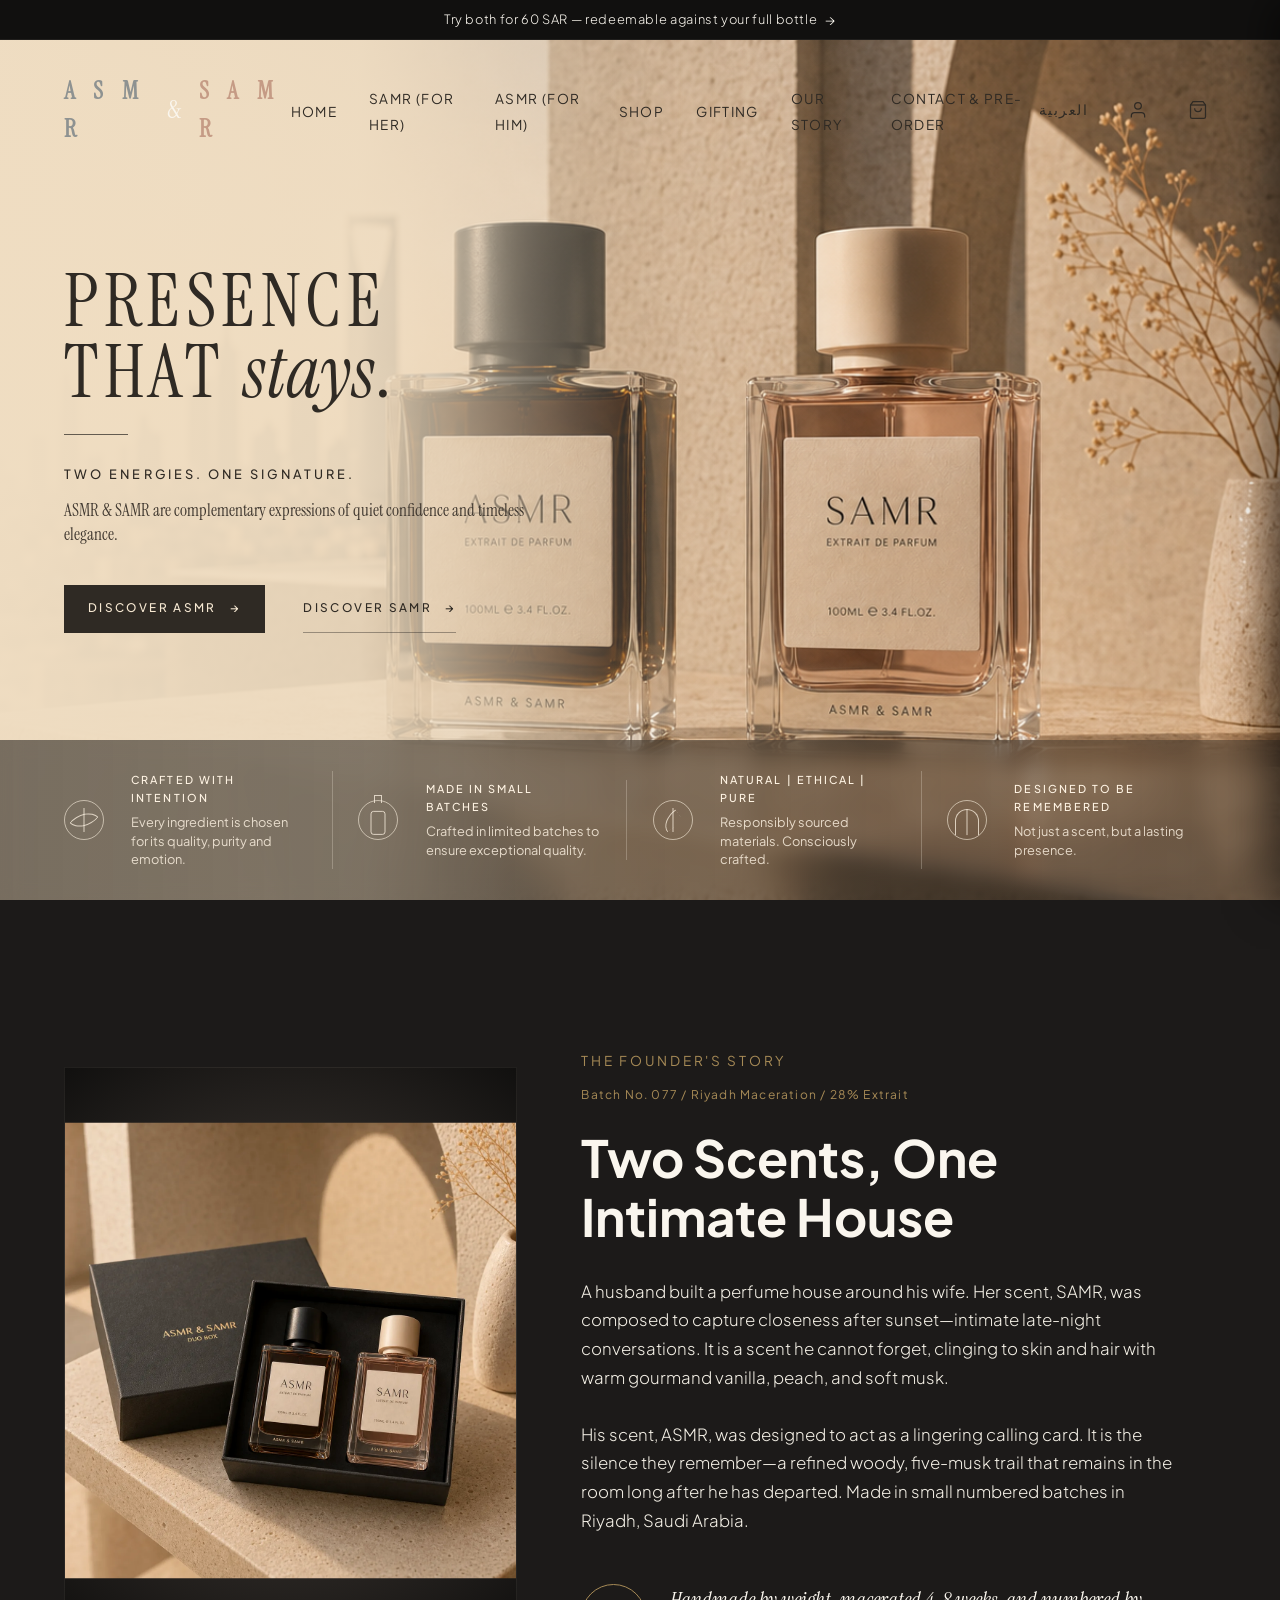
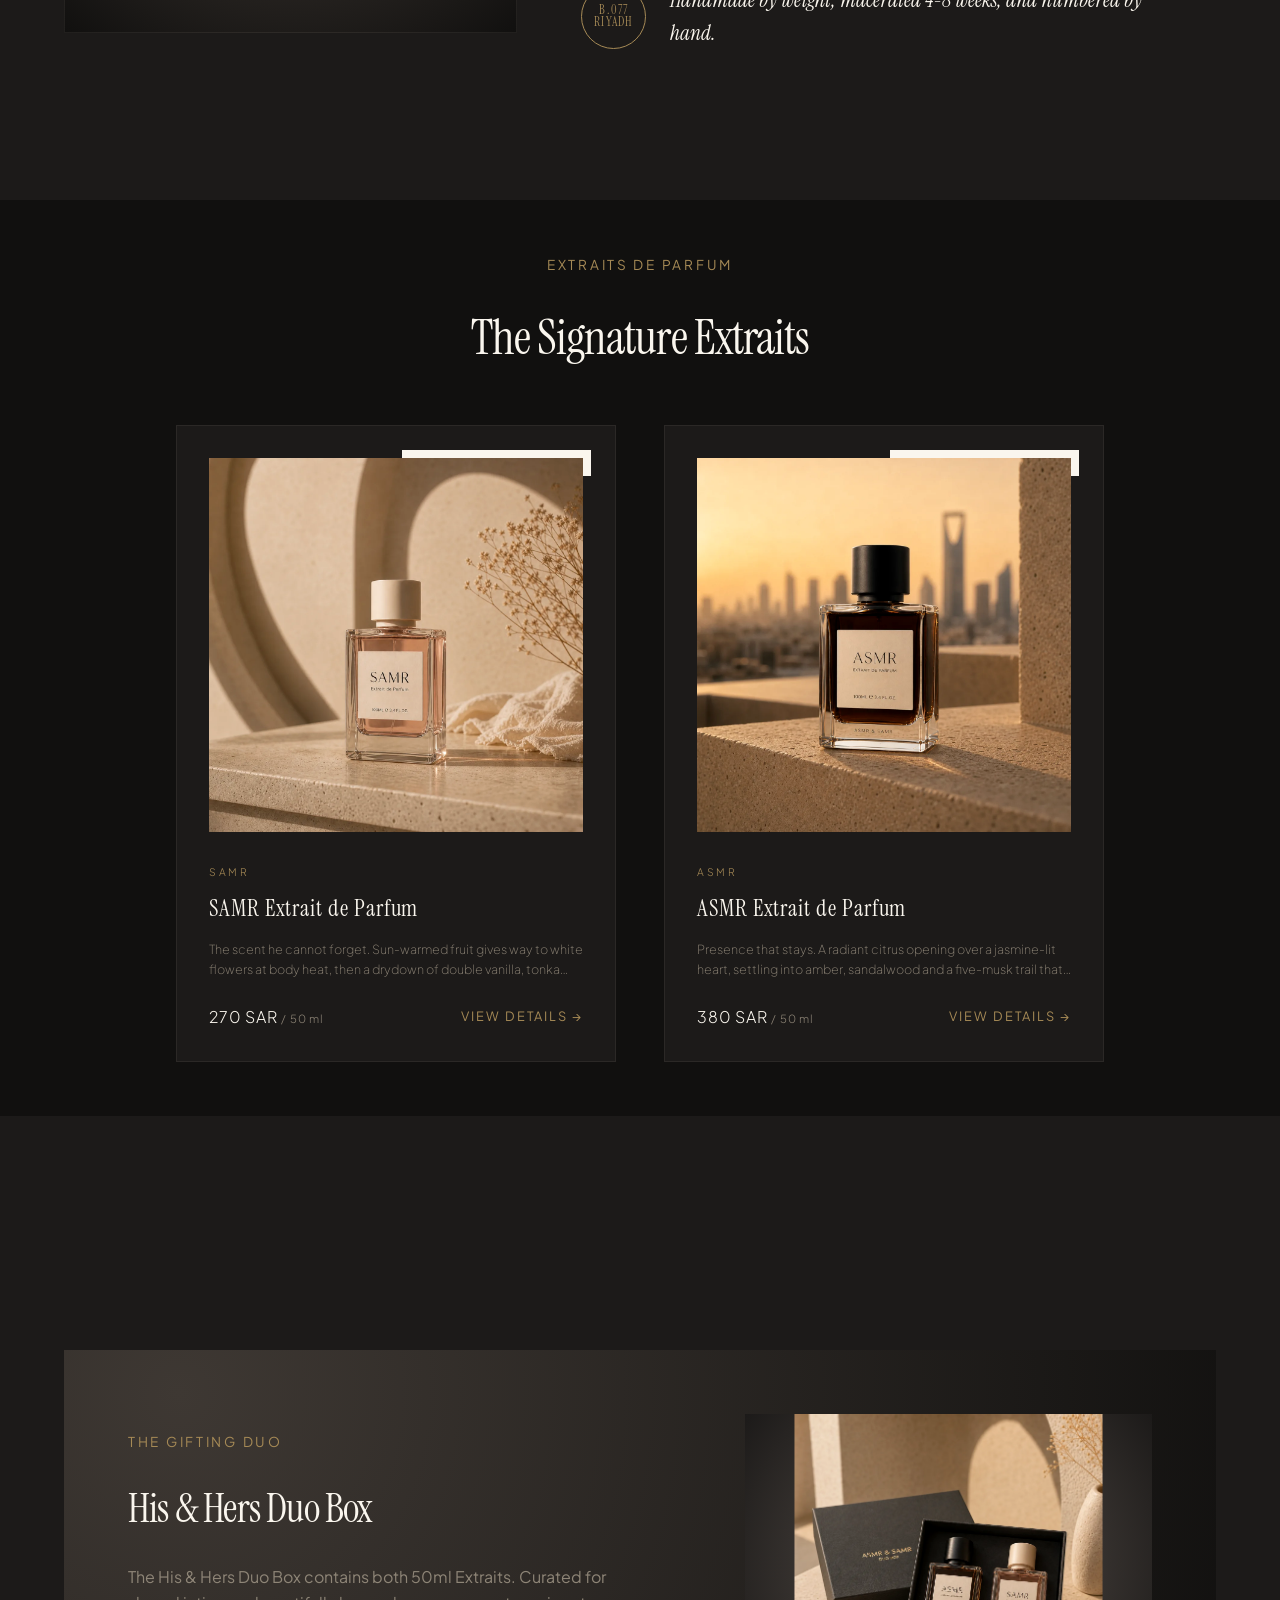
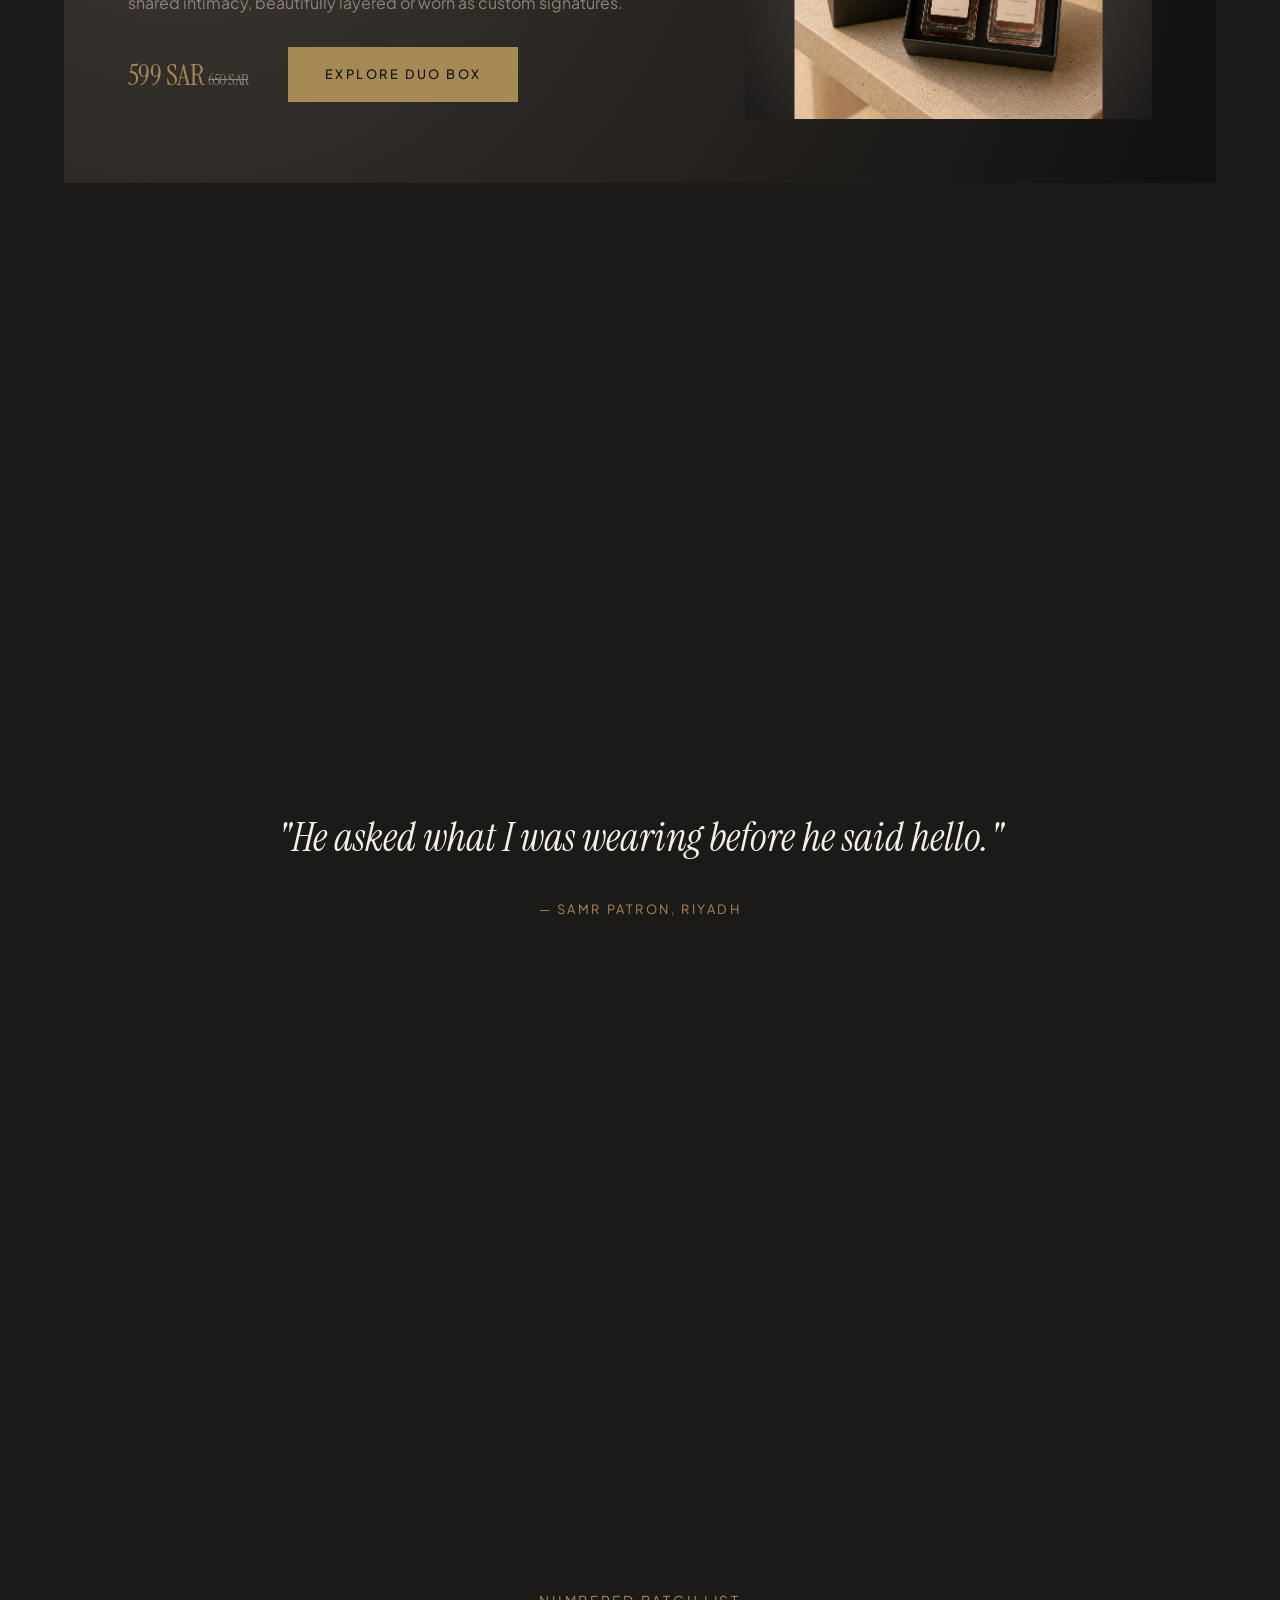
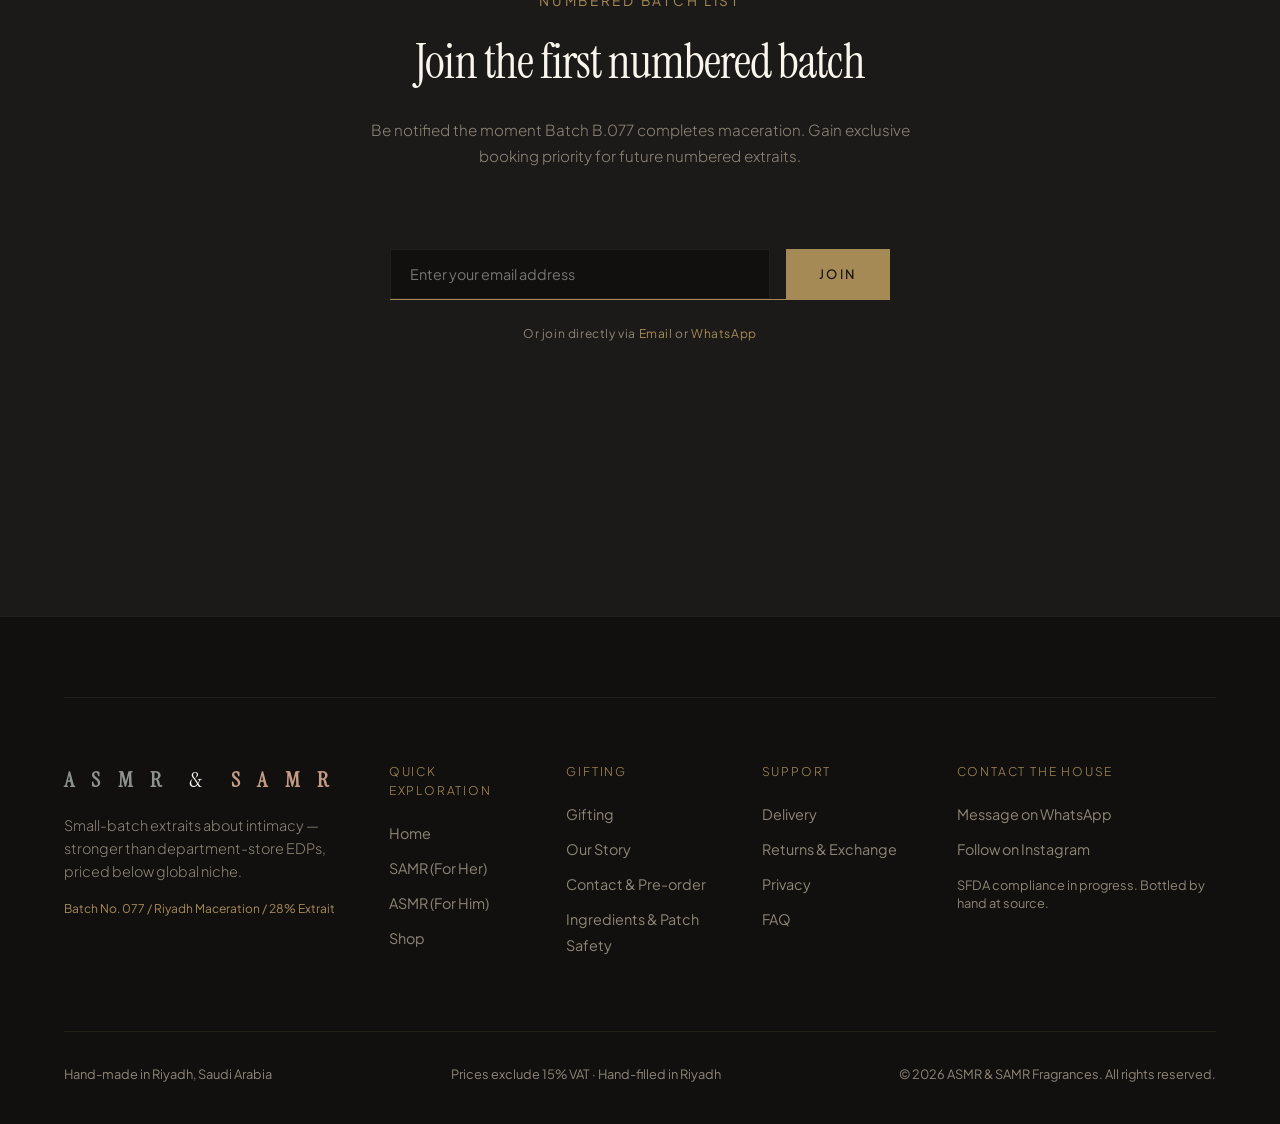
==== commit d7437292: "Complete phase 1-6 launch readiness" ====
--- a/website/index.html
+++ b/website/index.html
@@ -18,7 +18,7 @@
   <meta property="og:type" content="website">
   <meta property="og:title" content="ASMR & SAMR | Luxury Artisan Fragrance House Riyadh">
   <meta property="og:description" content="Handcrafted in Riyadh, Saudi Arabia, ASMR & SAMR is an intimate his-and-hers perfume house. We produce true Extrait de Parfum (28% concentration), body sprays, and body creams in small numbered batches. Discover SAMR for her and ASMR for him.">
-  <meta property="og:image" content="https://asmrsamr.com/assets/hero/landing-duo-photo.png">
+  <meta property="og:image" content="https://asmr-samr.pages.dev/assets/hero/landing-duo-photo.png">
   
   <!-- Twitter -->
   <meta property="twitter:card" content="summary_large_image">
@@ -30,7 +30,7 @@
   <link rel="preconnect" href="https://fonts.gstatic.com" crossorigin>
   
   <!-- Main Stylesheet -->
-  <link rel="stylesheet" href="style.css?v=admin-tabs-20260716">
+  <link rel="stylesheet" href="style.css?v=launch-phases-20260718a">
   
   <!-- Structured Schema Data (JSON-LD) -->
   <script type="application/ld+json">
@@ -39,8 +39,8 @@
       "@type": "PerfumeStore",
       "name": "ASMR & SAMR Fragrances",
       "description": "Artisan luxury his-&-hers perfume house crafting 28% concentration Extrait de Parfum in small numbered batches in Riyadh, Saudi Arabia.",
-      "url": "https://asmrsamr.com",
-      "telephone": "+966500000000",
+      "url": "https://asmr-samr.pages.dev",
+      "telephone": "+966560505651",
       "address": {
         "@type": "PostalAddress",
         "addressLocality": "Riyadh",
@@ -49,8 +49,8 @@
       "priceRange": "$$$",
       "currenciesAccepted": "SAR",
       "founder": {
-        "@type": "Person",
-        "name": "Artisan Perfumer & Founder"
+        "@type": "Organization",
+        "name": "ASMR & SAMR Fragrances"
       }
     }
   </script>
@@ -104,7 +104,32 @@
   <!-- Cart Backdrop Overlay -->
   <div class="drawer-backdrop" id="drawer-backdrop"></div>
 
-  <!-- Application Engine Script (UTF-8 forced) -->
-  <script src="app.js?v=admin-tabs-20260716" charset="utf-8"></script>
+  <!-- Optional browser-safe local config, then application engine. -->
+  <script>
+    (function loadConfigThenApp() {
+      function loadApp() {
+        var script = document.createElement('script');
+        script.src = 'app.js?v=launch-phases-20260718a';
+        script.charset = 'utf-8';
+        document.body.appendChild(script);
+      }
+
+      function loadAdminThenApp() {
+        var admin = document.createElement('script');
+        admin.src = 'admin-dashboard.js?v=admin-operations-20260717c';
+        admin.charset = 'utf-8';
+        admin.onload = loadApp;
+        admin.onerror = loadApp;
+        document.body.appendChild(admin);
+      }
+
+      var config = document.createElement('script');
+      config.src = 'config.local.js?v=admin-operations-20260717c';
+      config.charset = 'utf-8';
+      config.onload = loadAdminThenApp;
+      config.onerror = loadAdminThenApp;
+      document.head.appendChild(config);
+    })();
+  </script>
 </body>
 </html>
--- a/website/style.css
+++ b/website/style.css
@@ -354,8 +354,18 @@
   backdrop-filter: blur(10px);
 }
 
+[dir="rtl"] .landing-hero-copy {
+  margin-right: auto;
+  margin-left: 0;
+}
+
+[dir="rtl"] .landing-rule {
+  margin-right: 0;
+  margin-left: auto;
+}
+
 .landing-hero-copy {
-  width: min(40vw, 560px);
+  width: min(36vw, 500px);
   position: relative;
   z-index: 1;
   padding-top: 1.5rem;
@@ -956,6 +966,110 @@
   margin-bottom: 1.8rem;
   font-weight: 300;
   line-height: 1.7;
+}
+
+.launch-policy-page {
+  background:
+    linear-gradient(180deg, rgba(28, 26, 25, 0.92), rgba(17, 16, 15, 1) 48%),
+    radial-gradient(circle at 18% 0%, rgba(166, 138, 86, 0.18), transparent 36%);
+}
+
+.launch-policy-hero {
+  max-width: 860px;
+  margin-bottom: clamp(2.8rem, 6vw, 5rem);
+}
+
+.launch-policy-hero h1 {
+  max-width: 720px;
+  margin: 0 0 1.4rem;
+  font-size: clamp(2.5rem, 5vw, 4.5rem);
+  line-height: 1.02;
+  color: var(--ivory-100);
+}
+
+.launch-policy-hero p {
+  max-width: 700px;
+  margin: 0;
+  color: var(--sand);
+  font-family: var(--font-serif);
+  font-size: clamp(1.08rem, 1.7vw, 1.35rem);
+  line-height: 1.55;
+}
+
+.launch-policy-updated {
+  display: inline-block;
+  margin-top: 1.4rem;
+  color: var(--taupe);
+  font-size: 0.75rem;
+  letter-spacing: 0.14em;
+  text-transform: uppercase;
+}
+
+.launch-policy-grid {
+  display: grid;
+  grid-template-columns: repeat(2, minmax(0, 1fr));
+  gap: 1px;
+  border: 1px solid var(--border-whisper);
+  background-color: var(--border-whisper);
+}
+
+.launch-policy-card,
+.launch-faq-item {
+  min-height: 210px;
+  padding: clamp(1.5rem, 3vw, 2.6rem);
+  background-color: rgba(28, 26, 25, 0.96);
+}
+
+.launch-policy-card h2,
+.launch-faq-item h2 {
+  margin: 0 0 1rem;
+  color: var(--gold-light);
+  font-family: var(--font-sans);
+  font-size: 0.8rem;
+  font-weight: 500;
+  letter-spacing: 0.18em;
+  text-transform: uppercase;
+}
+
+.launch-policy-card p,
+.launch-faq-item p {
+  margin: 0;
+  color: var(--taupe);
+  font-size: 0.98rem;
+  font-weight: 300;
+  line-height: 1.72;
+}
+
+.launch-policy-note {
+  margin-top: 2rem;
+  padding: 1.2rem 1.4rem;
+  border: 1px solid var(--border-whisper);
+  display: flex;
+  align-items: center;
+  justify-content: space-between;
+  gap: 1rem;
+  color: var(--taupe);
+  font-size: 0.9rem;
+}
+
+.launch-policy-note a {
+  color: var(--gold-light);
+  font-size: 0.75rem;
+  letter-spacing: 0.16em;
+  text-transform: uppercase;
+  white-space: nowrap;
+}
+
+.launch-faq-list {
+  display: grid;
+  grid-template-columns: 1fr;
+  gap: 1px;
+  border: 1px solid var(--border-whisper);
+  background-color: var(--border-whisper);
+}
+
+.launch-faq-item {
+  min-height: 0;
 }
 
 .story-signature {
@@ -1575,6 +1689,39 @@
   padding-right: 0.75rem;
 }
 
+.stock-status {
+  align-self: flex-start;
+  border: 1px solid rgba(230, 223, 211, 0.16);
+  color: var(--sand);
+  display: inline-flex;
+  font-family: var(--font-sans);
+  font-size: 0.58rem;
+  font-weight: 500;
+  letter-spacing: 0.12em;
+  line-height: 1;
+  margin: 0.15rem 0 1rem;
+  padding: 0.42rem 0.58rem;
+  text-transform: uppercase;
+}
+
+.stock-status-in_stock {
+  background: rgba(152, 139, 101, 0.12);
+  border-color: rgba(166, 138, 86, 0.3);
+  color: var(--gold-light);
+}
+
+.stock-status-low_stock,
+.stock-status-preorder {
+  background: rgba(166, 138, 86, 0.13);
+  border-color: rgba(166, 138, 86, 0.42);
+}
+
+.stock-status-out_of_stock {
+  background: rgba(91, 76, 67, 0.18);
+  border-color: rgba(230, 223, 211, 0.14);
+  color: var(--taupe);
+}
+
 .shop-card-action-row {
   align-items: flex-end;
   border-top: 1px solid var(--border-whisper);
@@ -1622,6 +1769,17 @@
 
 .card-detail-link:hover {
   color: var(--gold-light);
+}
+
+.card-cart-btn:disabled,
+.btn:disabled,
+.qty-btn:disabled {
+  cursor: not-allowed;
+  opacity: 0.46;
+}
+
+.shop-product-card.is-unavailable .product-card-visual {
+  opacity: 0.68;
 }
 
 /* Upgraded product detail */
@@ -2390,7 +2548,7 @@
 
 .footer-grid {
   display: grid;
-  grid-template-columns: 4fr 2fr 2fr 4fr;
+  grid-template-columns: 3.2fr 1.5fr 1.7fr 1.7fr 3fr;
   gap: 3rem;
   margin-bottom: 4rem;
 }
@@ -2457,7 +2615,7 @@
     height: 14rem;
   }
   .landing-hero-copy {
-    width: min(52vw, 520px);
+    width: min(43vw, 440px);
   }
   .landing-title {
     font-size: clamp(3.25rem, 7vw, 5.5rem);
@@ -2507,6 +2665,9 @@
     grid-template-columns: 1fr 1fr;
     gap: 2rem;
   }
+  .launch-policy-grid {
+    grid-template-columns: 1fr;
+  }
 }
 
 @media (max-width: 768px) {
@@ -2565,7 +2726,7 @@
   .landing-reference-hero {
     min-height: 100dvh;
     display: block;
-    padding: 8rem 1.25rem 0;
+    padding: 10.75rem 1.25rem 0;
     background-image:
       linear-gradient(90deg, rgba(239, 221, 194, 0.96) 0%, rgba(239, 221, 194, 0.78) 48%, rgba(239, 221, 194, 0.12) 100%),
       var(--landing-hero-photo);
@@ -2579,7 +2740,7 @@
     padding-top: 0;
   }
   .landing-title {
-    font-size: clamp(2.75rem, 13vw, 4rem);
+    font-size: clamp(2.35rem, 10.5vw, 3.1rem);
     letter-spacing: 0.06em;
     margin-bottom: 1.15rem;
   }
@@ -2694,8 +2855,10 @@
   }
 
   .header-container .wordmark {
-    font-size: 1.15rem !important;
-    letter-spacing: 0.12em !important;
+    flex: 0 0 auto;
+    white-space: nowrap;
+    font-size: 0.72rem !important;
+    letter-spacing: 0.08em !important;
   }
 
   .nav-controls {
@@ -2801,6 +2964,16 @@
     flex-direction: column;
     gap: 1rem;
     text-align: center;
+  }
+
+  .launch-policy-card,
+  .launch-faq-item {
+    min-height: 0;
+  }
+
+  .launch-policy-note {
+    align-items: flex-start;
+    flex-direction: column;
   }
 
   .cart-drawer {
@@ -3793,6 +3966,21 @@
   line-height: 1.6;
   font-size: 0.92rem;
   margin: 0;
+}
+
+.admin-muted-note {
+  color: #766D63;
+  line-height: 1.6;
+  font-size: 0.88rem;
+  margin: 0;
+}
+
+.admin-muted-note code {
+  color: #2F2924;
+  background: rgba(196, 165, 102, 0.14);
+  border: 1px solid rgba(196, 165, 102, 0.24);
+  border-radius: 3px;
+  padding: 0.08rem 0.28rem;
 }
 
 .admin-eyebrow {
@@ -4576,6 +4764,17 @@
   border: 1px solid rgba(166, 138, 86, 0.4); background: transparent;
   color: var(--gold-deep, #8E7445); border-radius: 3px; transition: all 0.2s;
 }
+.admin-table-row a {
+  color: var(--gold-deep, #8E7445);
+  text-decoration: none;
+  font-size: 0.72rem;
+  letter-spacing: 0.06em;
+  text-transform: uppercase;
+}
+.admin-table-row a:hover,
+.admin-table-row a:focus-visible {
+  text-decoration: underline;
+}
 .admin-row-actions button:hover, .admin-table-row button:hover { background: rgba(166, 138, 86, 0.1); }
 .admin-row-actions button.danger { color: #B0564B; border-color: rgba(176, 86, 75, 0.4); }
 .admin-chip {
@@ -4607,3 +4806,967 @@
   .admin-breakdown-row { grid-template-columns: 5rem 1fr auto; }
   .admin-insight-grid { grid-template-columns: 1fr 1fr; }
 }
+
+/* ==========================================
+   ENHANCED ADMIN OPERATIONS
+   Additive functional states; existing visual tokens remain authoritative.
+   ========================================== */
+body:has(.admin-dashboard-enhanced) {
+  overflow: hidden;
+  background: #F7F2EA;
+}
+
+.admin-dashboard-enhanced,
+.admin-dashboard-enhanced * {
+  letter-spacing: 0;
+}
+
+.admin-dashboard-enhanced .admin-sidebar {
+  height: 100vh;
+  overflow: hidden;
+  gap: 1.15rem;
+}
+
+.admin-sidebar-head {
+  display: flex;
+  align-items: flex-start;
+  justify-content: space-between;
+  gap: 0.75rem;
+  flex: 0 0 auto;
+}
+
+.admin-sidebar-close,
+.admin-menu-toggle {
+  border: 1px solid rgba(196, 165, 102, 0.35);
+  background: transparent;
+  color: inherit;
+  border-radius: 5px;
+  min-height: 36px;
+  padding: 0.5rem 0.7rem;
+  font: inherit;
+  cursor: pointer;
+}
+
+.admin-sidebar-close {
+  display: none;
+  width: 36px;
+  padding: 0;
+  font-size: 1.2rem;
+}
+
+.admin-dashboard-enhanced .admin-nav {
+  min-height: 0;
+  flex: 1 1 auto;
+  display: block;
+  overflow-y: auto;
+  overscroll-behavior: contain;
+  padding-right: 0.35rem;
+  scrollbar-width: thin;
+  scrollbar-color: rgba(196, 165, 102, 0.5) rgba(255, 255, 255, 0.04);
+}
+
+.admin-dashboard-enhanced .admin-nav::-webkit-scrollbar {
+  width: 7px;
+}
+
+.admin-dashboard-enhanced .admin-nav::-webkit-scrollbar-track {
+  background: rgba(255, 255, 255, 0.04);
+  border-radius: 4px;
+}
+
+.admin-dashboard-enhanced .admin-nav::-webkit-scrollbar-thumb {
+  background: rgba(196, 165, 102, 0.48);
+  border-radius: 4px;
+}
+
+.admin-nav-section {
+  display: grid;
+  gap: 0.3rem;
+  margin-bottom: 1.15rem;
+}
+
+.admin-nav-heading {
+  color: #958A7F;
+  text-transform: uppercase;
+  font-size: 0.65rem;
+  padding: 0 0.9rem 0.25rem;
+}
+
+.admin-sidebar-footer {
+  flex: 0 0 auto;
+  display: grid;
+  gap: 0.7rem;
+  padding-top: 0.85rem;
+  border-top: 1px solid rgba(255, 255, 255, 0.08);
+}
+
+.admin-sidebar-identity {
+  display: grid;
+  gap: 0.2rem;
+  min-width: 0;
+}
+
+.admin-sidebar-identity span,
+.admin-sidebar-identity small {
+  color: #BFB3A4;
+  font-size: 0.66rem;
+  text-transform: uppercase;
+}
+
+.admin-sidebar-identity strong {
+  overflow: hidden;
+  color: #F7F2EA;
+  font-family: var(--font-serif, serif);
+  font-size: 1rem;
+  font-weight: 400;
+  text-overflow: ellipsis;
+  white-space: nowrap;
+}
+
+.admin-sidebar-actions {
+  display: grid;
+  grid-template-columns: repeat(3, minmax(0, 1fr));
+  gap: 0.35rem;
+}
+
+.admin-sidebar-actions a,
+.admin-sidebar-actions button {
+  min-width: 0;
+  border: 1px solid rgba(196, 165, 102, 0.25);
+  border-radius: 4px;
+  background: rgba(255, 255, 255, 0.04);
+  color: #D9D0C4;
+  padding: 0.5rem 0.25rem;
+  font: inherit;
+  font-size: 0.68rem;
+  text-align: center;
+  text-decoration: none;
+  cursor: pointer;
+}
+
+.admin-dashboard-enhanced .admin-main {
+  height: 100vh;
+  overflow-y: auto;
+  overscroll-behavior: contain;
+  scrollbar-width: thin;
+  scrollbar-color: #C7B9A8 #EFE7DC;
+}
+
+.admin-dashboard-enhanced .admin-topbar h1 {
+  font-size: 2rem;
+}
+
+.admin-mobile-bar,
+.admin-sidebar-backdrop {
+  display: none;
+}
+
+.admin-flash {
+  position: fixed;
+  top: 1rem;
+  right: 1rem;
+  z-index: 6100;
+  max-width: min(420px, calc(100vw - 2rem));
+  border: 1px solid rgba(86, 136, 102, 0.35);
+  border-radius: 6px;
+  background: #EDF2E8;
+  color: #355640;
+  padding: 0.8rem 1rem;
+  box-shadow: 0 12px 34px rgba(47, 41, 36, 0.12);
+  opacity: 0;
+  pointer-events: none;
+  transform: translateY(-8px);
+  transition: opacity 160ms ease, transform 160ms ease;
+}
+
+.admin-flash.is-visible {
+  opacity: 1;
+  transform: translateY(0);
+}
+
+.admin-flash.error {
+  border-color: rgba(143, 61, 52, 0.35);
+  background: #F1DED9;
+  color: #71352E;
+}
+
+.admin-is-busy .admin-main::after {
+  content: '';
+  position: fixed;
+  inset: 0;
+  z-index: 6000;
+  background: rgba(247, 242, 234, 0.26);
+  cursor: progress;
+}
+
+.admin-state {
+  min-height: 250px;
+  display: grid;
+  place-items: center;
+  align-content: center;
+  gap: 0.65rem;
+  border: 1px solid rgba(47, 41, 36, 0.1);
+  border-radius: 8px;
+  background: rgba(255, 255, 255, 0.64);
+  padding: 2rem;
+  color: #2F2924;
+  text-align: center;
+}
+
+.admin-state small {
+  max-width: 520px;
+  color: #766D63;
+  line-height: 1.5;
+}
+
+.admin-state-mark {
+  display: grid;
+  width: 36px;
+  height: 36px;
+  place-items: center;
+  border: 1px solid rgba(156, 123, 60, 0.42);
+  border-radius: 50%;
+  color: #9C7B3C;
+  font-family: var(--font-serif, serif);
+  font-size: 1.2rem;
+}
+
+.admin-loader {
+  width: 30px;
+  height: 30px;
+  border: 2px solid #D9D0C4;
+  border-top-color: #9C7B3C;
+  border-radius: 50%;
+  animation: admin-spin 700ms linear infinite;
+}
+
+@keyframes admin-spin {
+  to { transform: rotate(360deg); }
+}
+
+.admin-auth-panel {
+  width: min(540px, 100%);
+  margin: 8vh auto 0;
+  display: grid;
+  gap: 1rem;
+}
+
+.admin-auth-panel h2,
+.admin-modal h2 {
+  margin: 0;
+  font-family: var(--font-serif, serif);
+  font-size: 1.7rem;
+  font-weight: 400;
+}
+
+.admin-auth-panel code {
+  width: max-content;
+  max-width: 100%;
+  border: 1px solid rgba(47, 41, 36, 0.12);
+  border-radius: 4px;
+  background: #EFE6DA;
+  padding: 0.6rem;
+  overflow-wrap: anywhere;
+}
+
+.admin-form-error,
+.admin-field-error {
+  color: #8F3D34;
+  font-size: 0.78rem;
+  font-style: normal;
+}
+
+.admin-form-error[hidden] {
+  display: none;
+}
+
+.admin-toolbar-actions,
+.admin-page-command {
+  display: flex;
+  flex-wrap: wrap;
+  justify-content: flex-end;
+  gap: 0.45rem;
+}
+
+.admin-page-command {
+  margin-bottom: 1rem;
+}
+
+.admin-crud-toolbar {
+  display: grid;
+  grid-template-columns: minmax(220px, 1fr) repeat(3, minmax(130px, auto));
+  gap: 0.65rem;
+  align-items: end;
+  margin-bottom: 1rem;
+}
+
+.admin-search-field,
+.admin-filter-field,
+.admin-confirm-reason,
+.admin-media-upload label {
+  display: grid;
+  gap: 0.35rem;
+}
+
+.admin-filter-field span,
+.admin-confirm-reason span,
+.admin-media-upload label > span,
+.admin-check-fieldset legend {
+  color: #8C8176;
+  font-size: 0.68rem;
+  text-transform: uppercase;
+}
+
+.admin-crud-toolbar input,
+.admin-crud-toolbar select,
+.admin-sort-button,
+.admin-confirm-reason textarea,
+.admin-product-editor-form input,
+.admin-product-editor-form select,
+.admin-product-editor-form textarea,
+.admin-media-upload input {
+  width: 100%;
+  min-height: 40px;
+  box-sizing: border-box;
+  border: 1px solid rgba(47, 41, 36, 0.16);
+  border-radius: 5px;
+  background: rgba(255, 255, 255, 0.86);
+  color: #2F2924;
+  padding: 0.6rem 0.7rem;
+  font: inherit;
+}
+
+.admin-sort-button {
+  width: auto;
+  cursor: pointer;
+}
+
+.admin-product-editor-form label {
+  display: grid;
+  gap: 0.35rem;
+  align-content: start;
+}
+
+.admin-product-editor-form label > span,
+.admin-product-editor-form label > small {
+  color: #8C8176;
+  font-size: 0.7rem;
+}
+
+.admin-product-editor-form textarea {
+  resize: vertical;
+}
+
+.admin-data-table-wrap,
+.admin-role-matrix-wrap {
+  width: 100%;
+  overflow: auto;
+  scrollbar-width: thin;
+}
+
+.admin-data-table,
+.admin-role-matrix {
+  width: 100%;
+  border-collapse: collapse;
+  font-size: 0.78rem;
+}
+
+.admin-data-table th,
+.admin-data-table td,
+.admin-role-matrix th,
+.admin-role-matrix td {
+  border-bottom: 1px solid rgba(47, 41, 36, 0.1);
+  padding: 0.72rem 0.6rem;
+  color: #4F4740;
+  text-align: left;
+  vertical-align: middle;
+}
+
+.admin-data-table th,
+.admin-role-matrix th {
+  color: #766D63;
+  font-size: 0.66rem;
+  text-transform: uppercase;
+  white-space: nowrap;
+}
+
+.admin-data-table tbody tr:hover,
+.admin-role-matrix tbody tr:hover {
+  background: rgba(247, 242, 234, 0.72);
+}
+
+.admin-row-menu {
+  display: flex;
+  flex-wrap: wrap;
+  gap: 0.3rem;
+}
+
+.admin-row-menu button,
+.admin-inline-file {
+  border: 1px solid rgba(47, 41, 36, 0.16);
+  border-radius: 4px;
+  background: #FFFDF8;
+  color: #2F2924;
+  padding: 0.38rem 0.5rem;
+  font: inherit;
+  font-size: 0.68rem;
+  cursor: pointer;
+  white-space: nowrap;
+}
+
+.admin-row-menu button.danger,
+.admin-primary-btn.danger,
+.admin-secondary-btn.danger {
+  border-color: rgba(143, 61, 52, 0.35);
+  color: #8F3D34;
+}
+
+.admin-row-menu button:disabled {
+  opacity: 0.4;
+  cursor: not-allowed;
+}
+
+.admin-list-thumb {
+  display: block;
+  width: 52px;
+  height: 52px;
+  object-fit: contain;
+  border-radius: 5px;
+  background: #EFE6DA;
+}
+
+.admin-image-placeholder {
+  color: #8C8176;
+  font-size: 0.68rem;
+}
+
+.admin-pagination {
+  display: flex;
+  align-items: center;
+  justify-content: space-between;
+  gap: 1rem;
+  padding-top: 1rem;
+  color: #766D63;
+  font-size: 0.76rem;
+}
+
+.admin-pagination > div {
+  display: flex;
+  gap: 0.4rem;
+}
+
+.admin-pagination button:disabled,
+.admin-topbar-actions button:disabled {
+  opacity: 0.42;
+  cursor: not-allowed;
+  transform: none;
+}
+
+.admin-detail-grid {
+  display: grid;
+  grid-template-columns: repeat(2, minmax(0, 1fr));
+  gap: 0;
+  border-top: 1px solid rgba(47, 41, 36, 0.1);
+}
+
+.admin-detail-grid > div {
+  min-width: 0;
+  padding: 0.8rem 0;
+  border-bottom: 1px solid rgba(47, 41, 36, 0.1);
+}
+
+.admin-detail-grid dt {
+  color: #8C8176;
+  font-size: 0.66rem;
+  text-transform: uppercase;
+}
+
+.admin-detail-grid dd {
+  margin: 0.25rem 0 0;
+  overflow-wrap: anywhere;
+  color: #2F2924;
+  font-size: 0.82rem;
+}
+
+.admin-json {
+  max-height: 220px;
+  overflow: auto;
+  margin: 0;
+  border: 1px solid rgba(47, 41, 36, 0.1);
+  background: #EFE6DA;
+  padding: 0.65rem;
+  font-size: 0.7rem;
+  white-space: pre-wrap;
+}
+
+.admin-null {
+  color: #A3988D;
+  font-style: italic;
+}
+
+.admin-subtabs {
+  display: flex;
+  gap: 0.35rem;
+  margin-bottom: 1rem;
+  padding: 0.25rem 0 0.65rem;
+  overflow-x: auto;
+  scrollbar-width: thin;
+}
+
+.admin-subtabs a {
+  flex: 0 0 auto;
+  border: 1px solid rgba(47, 41, 36, 0.14);
+  border-radius: 4px;
+  background: rgba(255, 255, 255, 0.55);
+  color: #5F554D;
+  padding: 0.5rem 0.65rem;
+  font-size: 0.7rem;
+  text-decoration: none;
+}
+
+.admin-subtabs a.active {
+  border-color: #2F2924;
+  background: #2F2924;
+  color: #F7F2EA;
+}
+
+.admin-cash-chart,
+.admin-report-list {
+  display: grid;
+  gap: 0.65rem;
+}
+
+.admin-cash-row {
+  display: grid;
+  grid-template-columns: 100px minmax(120px, 1fr) 130px;
+  gap: 0.75rem;
+  align-items: center;
+  color: #766D63;
+  font-size: 0.74rem;
+}
+
+.admin-cash-row > div {
+  display: grid;
+  gap: 3px;
+}
+
+.admin-cash-row i {
+  display: block;
+  height: 5px;
+  border-radius: 3px;
+}
+
+.admin-cash-row i.income { background: #568866; }
+.admin-cash-row i.expense { background: #B05B4E; }
+
+.admin-cash-row strong {
+  color: #2F2924;
+  font-weight: 500;
+  text-align: right;
+}
+
+.admin-media-upload {
+  display: grid;
+  grid-template-columns: 1fr auto;
+  gap: 0.7rem;
+  align-items: end;
+  margin: 1rem 0;
+  border: 1px solid rgba(47, 41, 36, 0.1);
+  border-radius: 6px;
+  background: rgba(255, 255, 255, 0.54);
+  padding: 0.9rem;
+}
+
+.admin-media-upload small {
+  color: #766D63;
+  font-size: 0.68rem;
+}
+
+.admin-upload-progress {
+  grid-column: 1 / -1;
+  display: grid;
+  gap: 0.35rem;
+  color: #766D63;
+  font-size: 0.7rem;
+}
+
+.admin-upload-progress i {
+  display: block;
+  height: 5px;
+  max-width: 100%;
+  border-radius: 3px;
+  background: #9C7B3C;
+}
+
+.admin-media-grid {
+  display: grid;
+  grid-template-columns: repeat(2, minmax(0, 1fr));
+  gap: 0.75rem;
+}
+
+.admin-media-item {
+  min-width: 0;
+  display: grid;
+  gap: 0.45rem;
+  border: 1px solid rgba(47, 41, 36, 0.1);
+  border-radius: 7px;
+  background: rgba(255, 255, 255, 0.54);
+  padding: 0.65rem;
+}
+
+.admin-media-item.is-primary {
+  border-color: rgba(156, 123, 60, 0.55);
+}
+
+.admin-media-preview {
+  display: grid;
+  aspect-ratio: 4 / 3;
+  place-items: center;
+  overflow: hidden;
+  border-radius: 5px;
+  background: #EFE6DA;
+}
+
+.admin-media-preview img {
+  width: 100%;
+  height: 100%;
+  object-fit: contain;
+}
+
+.admin-media-item strong {
+  overflow: hidden;
+  color: #2F2924;
+  font-size: 0.8rem;
+  text-overflow: ellipsis;
+  white-space: nowrap;
+}
+
+.admin-media-item small {
+  color: #766D63;
+  font-size: 0.68rem;
+}
+
+.admin-inline-file {
+  position: relative;
+  overflow: hidden;
+}
+
+.admin-inline-file input {
+  position: absolute;
+  inset: 0;
+  opacity: 0;
+  cursor: pointer;
+}
+
+.admin-kpi-grid-compact {
+  grid-template-columns: repeat(4, minmax(0, 1fr));
+  margin-top: 1rem;
+}
+
+.admin-kpi-grid-compact .admin-kpi-card {
+  min-height: 92px;
+}
+
+.admin-check-fieldset {
+  display: grid;
+  grid-template-columns: repeat(2, minmax(0, 1fr));
+  gap: 0.45rem;
+  border: 1px solid rgba(47, 41, 36, 0.12);
+  border-radius: 6px;
+  padding: 0.8rem;
+}
+
+.admin-check-fieldset label {
+  display: flex;
+  grid-template-columns: auto 1fr;
+  align-items: center;
+  gap: 0.45rem;
+  font-size: 0.75rem;
+}
+
+.admin-check-fieldset input {
+  width: auto;
+  min-height: 0;
+  accent-color: #9C7B3C;
+}
+
+.admin-secret-once {
+  display: grid;
+  grid-template-columns: 1fr auto;
+  gap: 0.6rem;
+  margin: 1rem 0;
+}
+
+.admin-secret-once code {
+  min-width: 0;
+  overflow-x: auto;
+  border: 1px solid rgba(156, 123, 60, 0.35);
+  border-radius: 5px;
+  background: #EFE6DA;
+  padding: 0.75rem;
+  color: #2F2924;
+  white-space: nowrap;
+}
+
+.admin-role-matrix input {
+  accent-color: #9C7B3C;
+}
+
+.admin-report-grid {
+  display: grid;
+  grid-template-columns: repeat(2, minmax(0, 1fr));
+  gap: 1rem;
+}
+
+.admin-report-row {
+  display: grid;
+  grid-template-columns: minmax(0, 1fr) auto;
+  gap: 0.8rem;
+  align-items: center;
+  border-bottom: 1px solid rgba(47, 41, 36, 0.1);
+  padding: 0.7rem 0;
+}
+
+.admin-report-row.is-highlighted {
+  border-color: rgba(156, 123, 60, 0.48);
+}
+
+.admin-report-row strong,
+.admin-report-row small {
+  display: block;
+}
+
+.admin-report-row strong { color: #2F2924; font-size: 0.82rem; }
+.admin-report-row small { margin-top: 0.2rem; color: #766D63; font-size: 0.68rem; }
+
+.admin-modal {
+  width: min(980px, 100%);
+}
+
+.admin-profile-management-grid {
+  display: grid;
+  grid-template-columns: repeat(3, minmax(0, 1fr));
+  gap: 1.1rem;
+  margin-top: 1.25rem;
+}
+
+.admin-inline-panel {
+  min-width: 0;
+  border-top: 1px solid rgba(156, 123, 60, 0.34);
+  padding-top: 1rem;
+}
+
+.admin-inline-panel .admin-panel-heading {
+  align-items: flex-start;
+  margin-bottom: 0.65rem;
+}
+
+.admin-inline-panel h3 {
+  margin: 0;
+  color: #2F2924;
+  font-family: var(--font-serif);
+  font-size: 1rem;
+  font-weight: 400;
+}
+
+.admin-inline-panel .admin-status-row {
+  align-items: flex-start;
+}
+
+.admin-primary-btn:focus-visible,
+.admin-secondary-btn:focus-visible,
+.admin-row-menu button:focus-visible,
+.admin-sidebar-actions a:focus-visible,
+.admin-sidebar-actions button:focus-visible,
+.admin-subtabs a:focus-visible,
+.admin-crud-toolbar input:focus-visible,
+.admin-crud-toolbar select:focus-visible,
+.admin-product-editor-form input:focus-visible,
+.admin-product-editor-form select:focus-visible,
+.admin-product-editor-form textarea:focus-visible {
+  outline: 2px solid #9C7B3C;
+  outline-offset: 2px;
+}
+
+@media (max-width: 1180px) {
+  .admin-crud-toolbar {
+    grid-template-columns: minmax(200px, 1fr) repeat(2, minmax(130px, auto));
+  }
+
+  .admin-report-grid {
+    grid-template-columns: 1fr;
+  }
+}
+
+@media (max-width: 820px) {
+  .admin-dashboard-enhanced .admin-sidebar {
+    position: fixed;
+    inset: 0 auto 0 0;
+    width: min(310px, calc(100vw - 42px));
+    min-height: 100vh;
+    padding: 1.1rem;
+    transform: translateX(-105%);
+    transition: transform 180ms ease;
+  }
+
+  body.admin-sidebar-open .admin-dashboard-enhanced .admin-sidebar {
+    transform: translateX(0);
+  }
+
+  .admin-sidebar-close {
+    display: inline-grid;
+    place-items: center;
+  }
+
+  .admin-sidebar-backdrop {
+    position: fixed;
+    inset: 0;
+    z-index: 110;
+    border: 0;
+    background: rgba(31, 27, 23, 0.46);
+  }
+
+  body.admin-sidebar-open .admin-sidebar-backdrop {
+    display: block;
+  }
+
+  .admin-dashboard-enhanced .admin-main {
+    height: 100vh;
+    margin-left: 0;
+    padding: 1rem;
+  }
+
+  .admin-mobile-bar {
+    position: sticky;
+    top: -1rem;
+    z-index: 90;
+    display: flex;
+    align-items: center;
+    justify-content: space-between;
+    gap: 1rem;
+    margin: -1rem -1rem 1rem;
+    border-bottom: 1px solid rgba(47, 41, 36, 0.1);
+    background: rgba(247, 242, 234, 0.96);
+    padding: 0.75rem 1rem;
+    color: #2F2924;
+    font-size: 0.72rem;
+  }
+
+  .admin-menu-toggle {
+    border-color: rgba(47, 41, 36, 0.22);
+  }
+
+  .admin-crud-toolbar,
+  .admin-media-upload {
+    grid-template-columns: 1fr;
+  }
+
+  .admin-upload-progress {
+    grid-column: auto;
+  }
+
+  .admin-detail-grid,
+  .admin-media-grid,
+  .admin-check-fieldset,
+  .admin-kpi-grid-compact,
+  .admin-profile-management-grid {
+    grid-template-columns: 1fr;
+  }
+
+  .admin-report-row {
+    grid-template-columns: 1fr;
+  }
+
+  .admin-cash-row {
+    grid-template-columns: 84px 1fr;
+  }
+
+  .admin-cash-row strong {
+    grid-column: 1 / -1;
+    text-align: left;
+  }
+}
+
+@media (max-width: 620px) {
+  .admin-dashboard-enhanced .admin-topbar h1 {
+    font-size: 1.65rem;
+  }
+
+  .admin-topbar-actions,
+  .admin-toolbar-actions,
+  .admin-page-command {
+    width: 100%;
+    justify-content: stretch;
+  }
+
+  .admin-topbar-actions > *,
+  .admin-toolbar-actions > *,
+  .admin-page-command > * {
+    flex: 1 1 auto;
+  }
+
+  .admin-data-table thead {
+    position: absolute;
+    width: 1px;
+    height: 1px;
+    overflow: hidden;
+    clip: rect(0 0 0 0);
+  }
+
+  .admin-data-table,
+  .admin-data-table tbody,
+  .admin-data-table tr,
+  .admin-data-table td {
+    display: block;
+    width: 100%;
+    box-sizing: border-box;
+  }
+
+  .admin-data-table tr {
+    margin-bottom: 0.7rem;
+    border: 1px solid rgba(47, 41, 36, 0.1);
+    border-radius: 6px;
+    background: rgba(255, 255, 255, 0.52);
+    padding: 0.5rem;
+  }
+
+  .admin-data-table td {
+    display: grid;
+    grid-template-columns: minmax(94px, 0.4fr) minmax(0, 1fr);
+    gap: 0.6rem;
+    border-bottom: 1px solid rgba(47, 41, 36, 0.07);
+    padding: 0.55rem;
+    overflow-wrap: anywhere;
+  }
+
+  .admin-data-table td::before {
+    content: attr(data-label);
+    color: #8C8176;
+    font-size: 0.64rem;
+    text-transform: uppercase;
+  }
+
+  .admin-data-table td:last-child {
+    border-bottom: 0;
+  }
+
+  .admin-pagination,
+  .admin-secret-once {
+    grid-template-columns: 1fr;
+    flex-direction: column;
+    align-items: stretch;
+  }
+
+  .admin-secret-once {
+    display: grid;
+  }
+}
+
+@media (prefers-reduced-motion: reduce) {
+  .admin-dashboard-enhanced .admin-sidebar,
+  .admin-flash,
+  .admin-loader {
+    transition: none;
+    animation: none;
+  }
+}
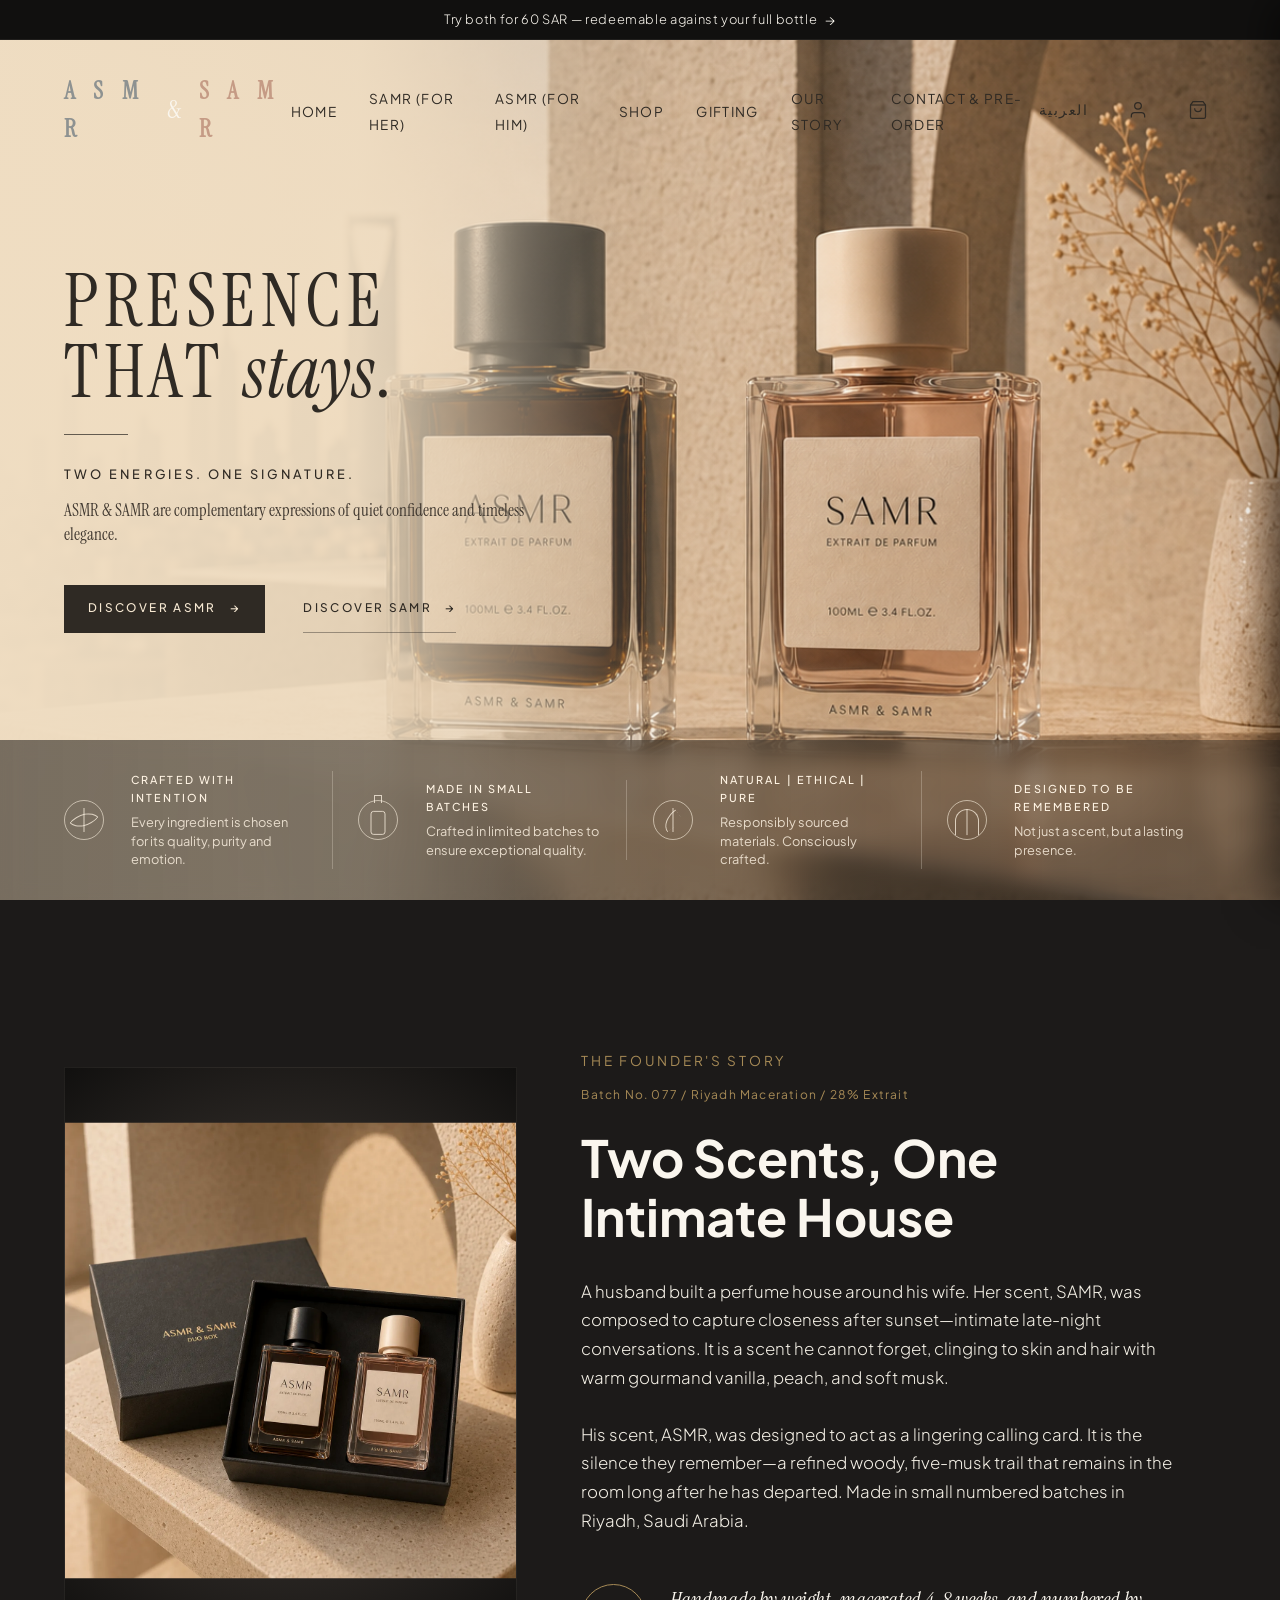
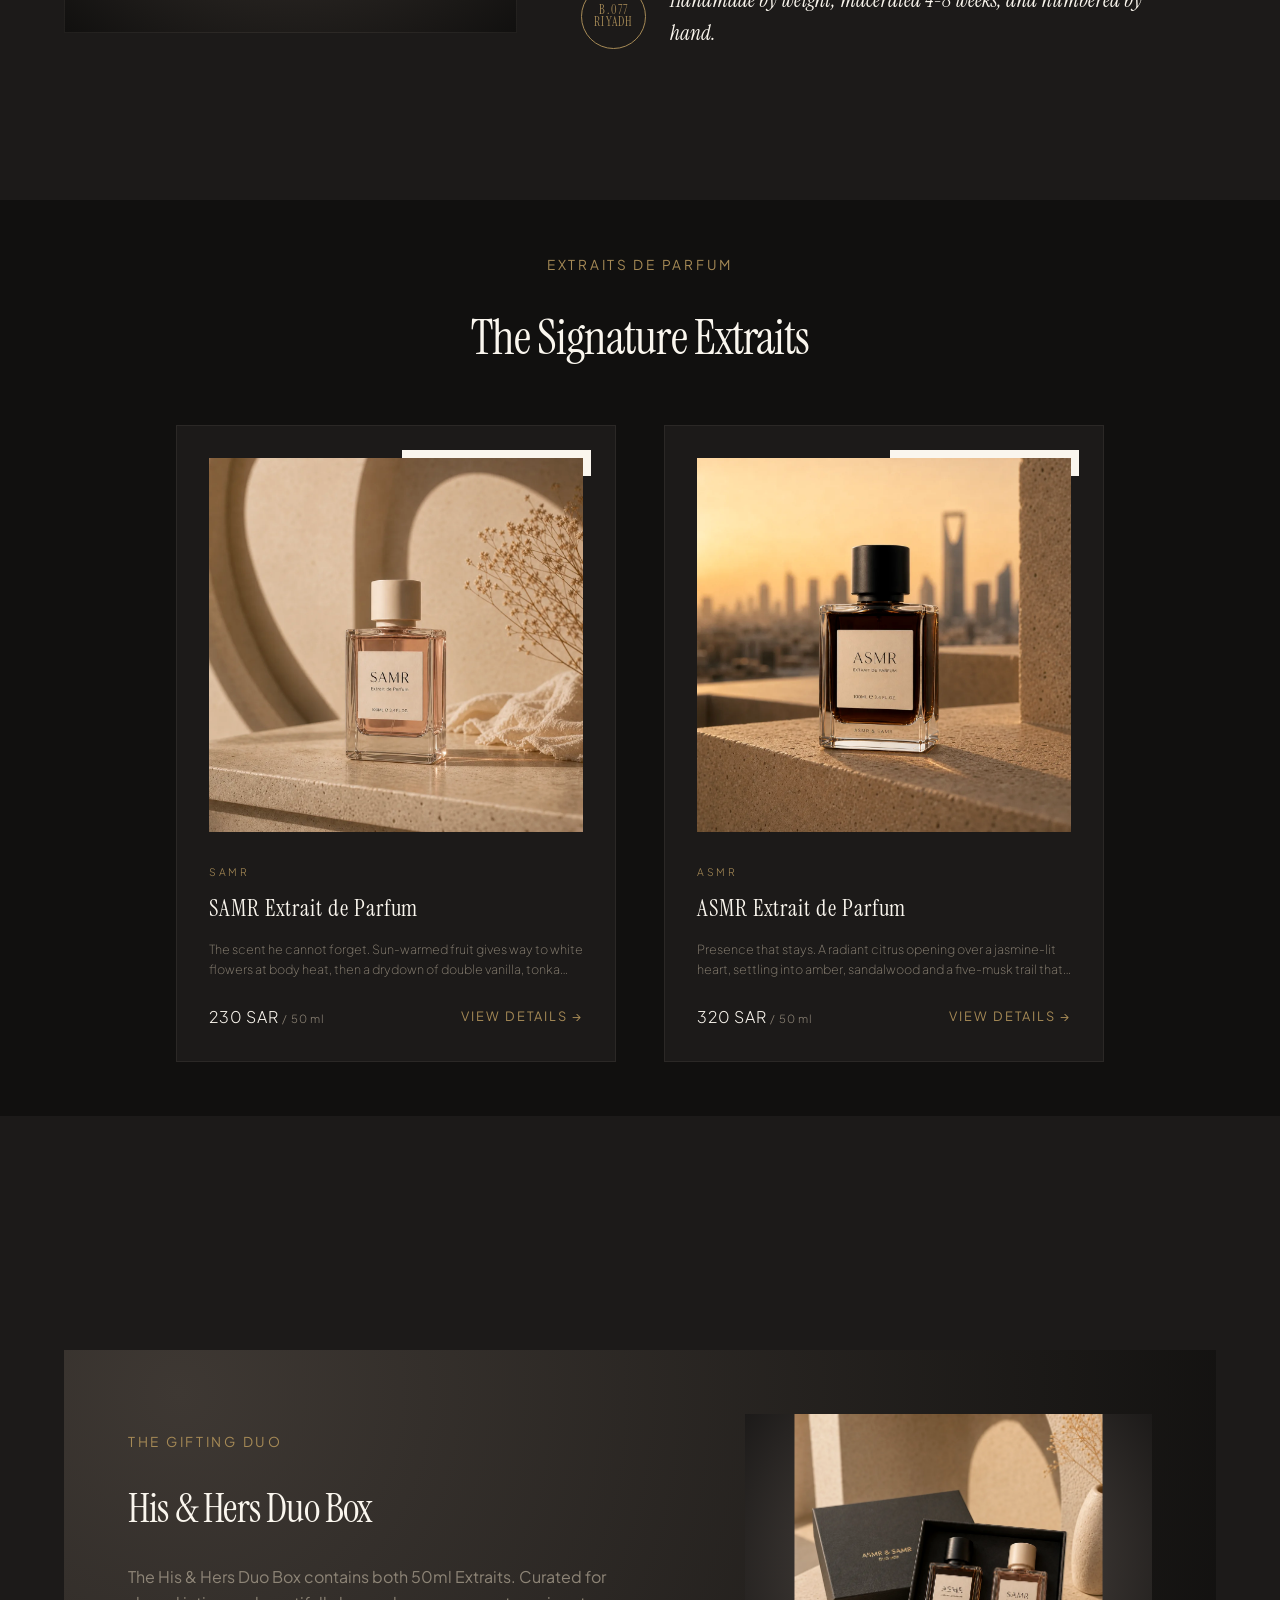
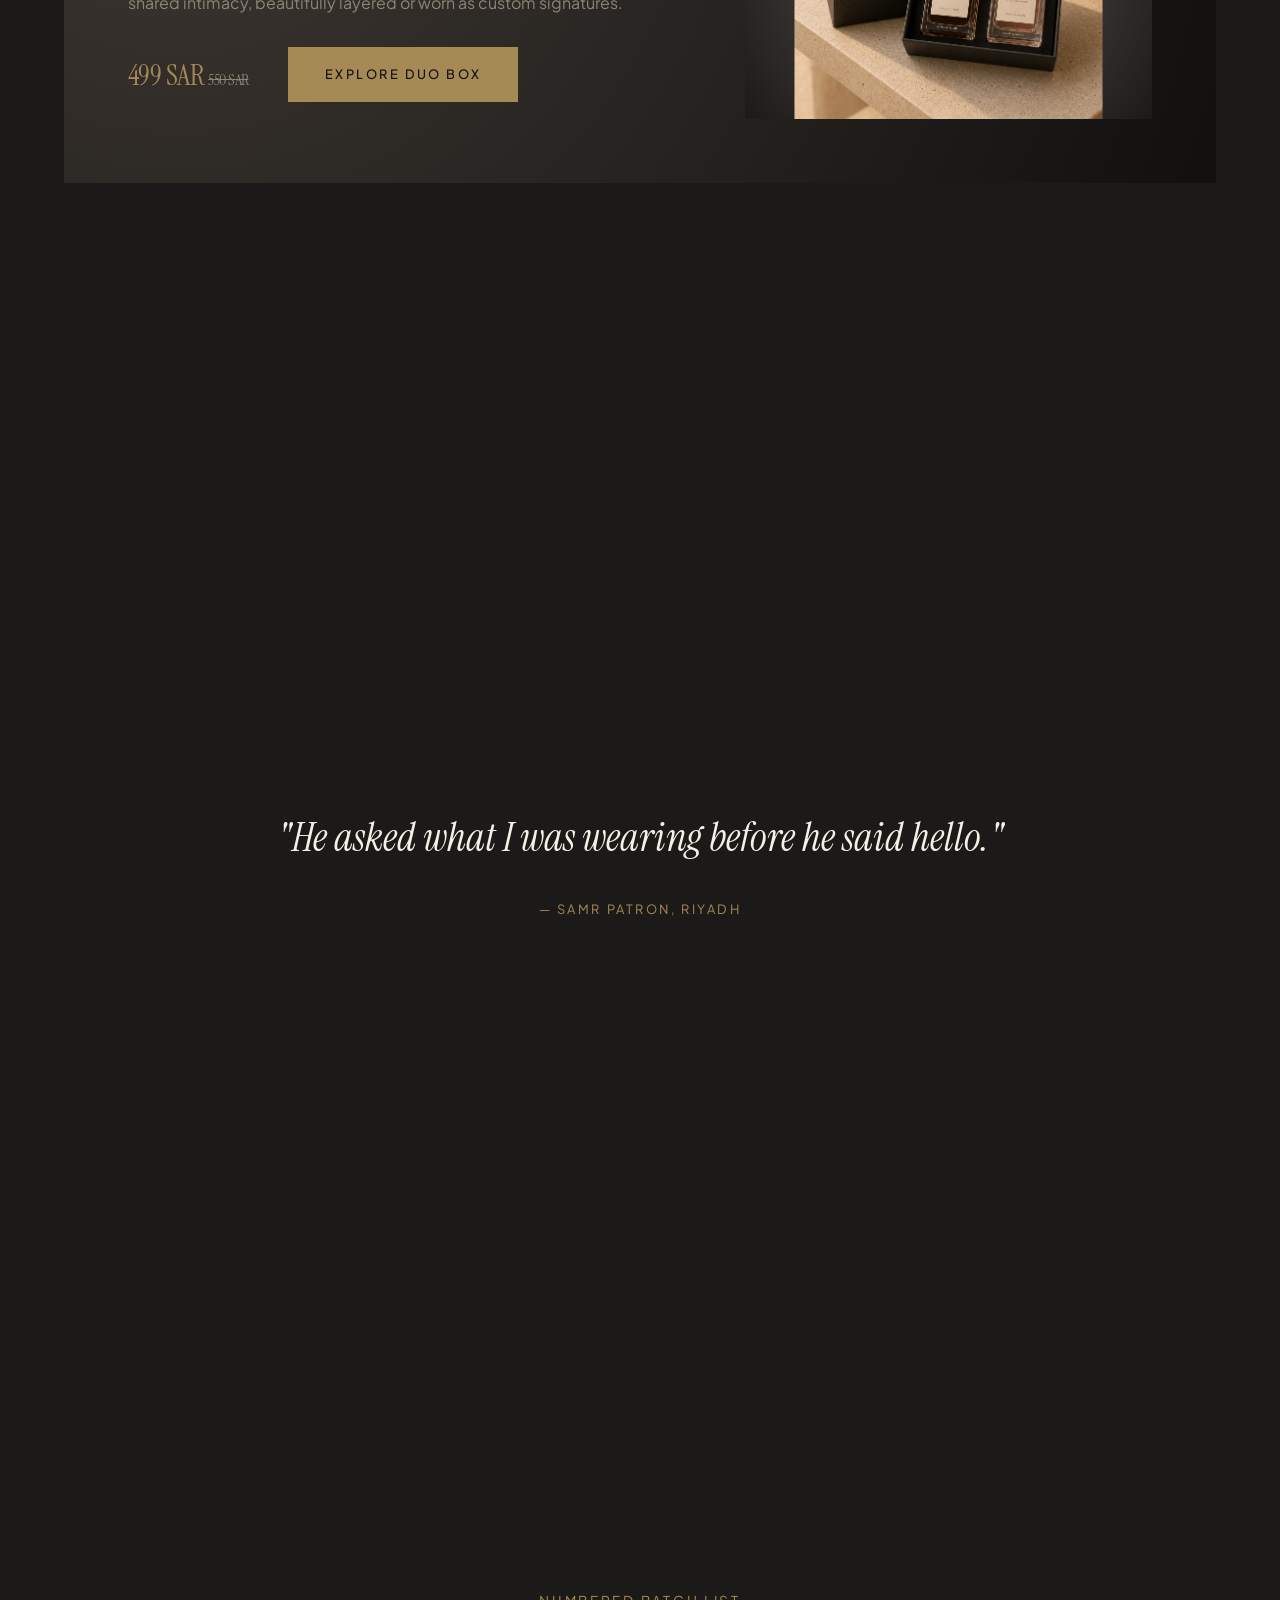
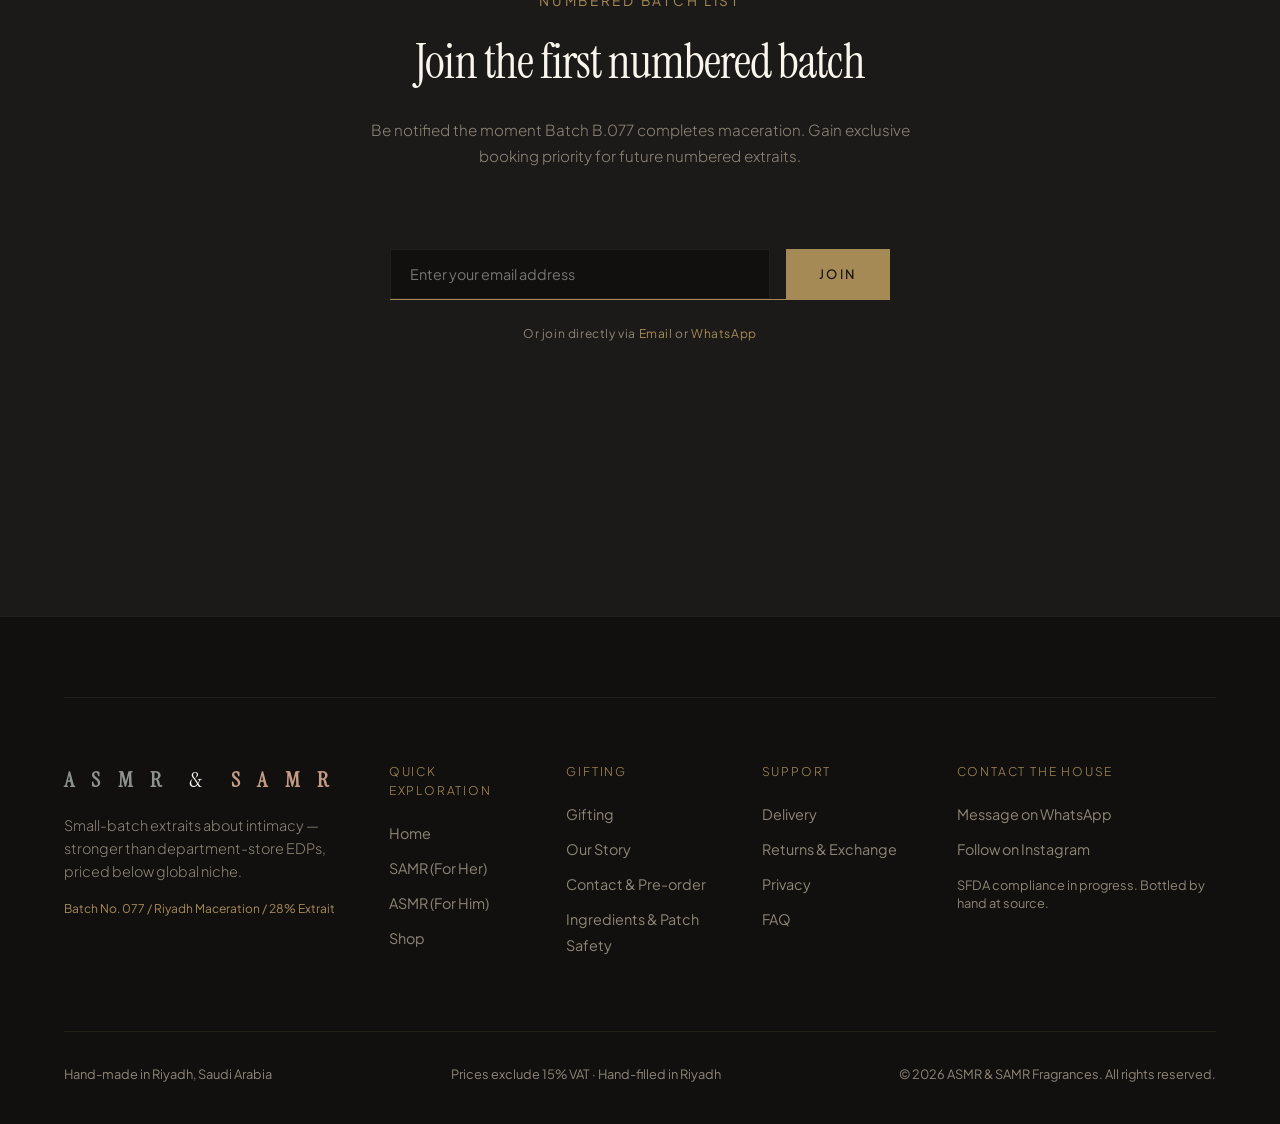
==== commit 2aeb3c96: "Consolidate admin routing and cache busting" ====
--- a/website/index.html
+++ b/website/index.html
@@ -30,7 +30,7 @@
   <link rel="preconnect" href="https://fonts.gstatic.com" crossorigin>
   
   <!-- Main Stylesheet -->
-  <link rel="stylesheet" href="style.css?v=launch-phases-20260718a">
+  <link rel="stylesheet" href="style.css?v=dev">
   
   <!-- Structured Schema Data (JSON-LD) -->
   <script type="application/ld+json">
@@ -109,14 +109,14 @@
     (function loadConfigThenApp() {
       function loadApp() {
         var script = document.createElement('script');
-        script.src = 'app.js?v=launch-phases-20260718a';
+        script.src = 'app.js?v=dev';
         script.charset = 'utf-8';
         document.body.appendChild(script);
       }
 
       function loadAdminThenApp() {
         var admin = document.createElement('script');
-        admin.src = 'admin-dashboard.js?v=admin-operations-20260717c';
+        admin.src = 'admin-dashboard.js?v=dev';
         admin.charset = 'utf-8';
         admin.onload = loadApp;
         admin.onerror = loadApp;
@@ -124,7 +124,7 @@
       }
 
       var config = document.createElement('script');
-      config.src = 'config.local.js?v=admin-operations-20260717c';
+      config.src = 'config.local.js?v=dev';
       config.charset = 'utf-8';
       config.onload = loadAdminThenApp;
       config.onerror = loadAdminThenApp;
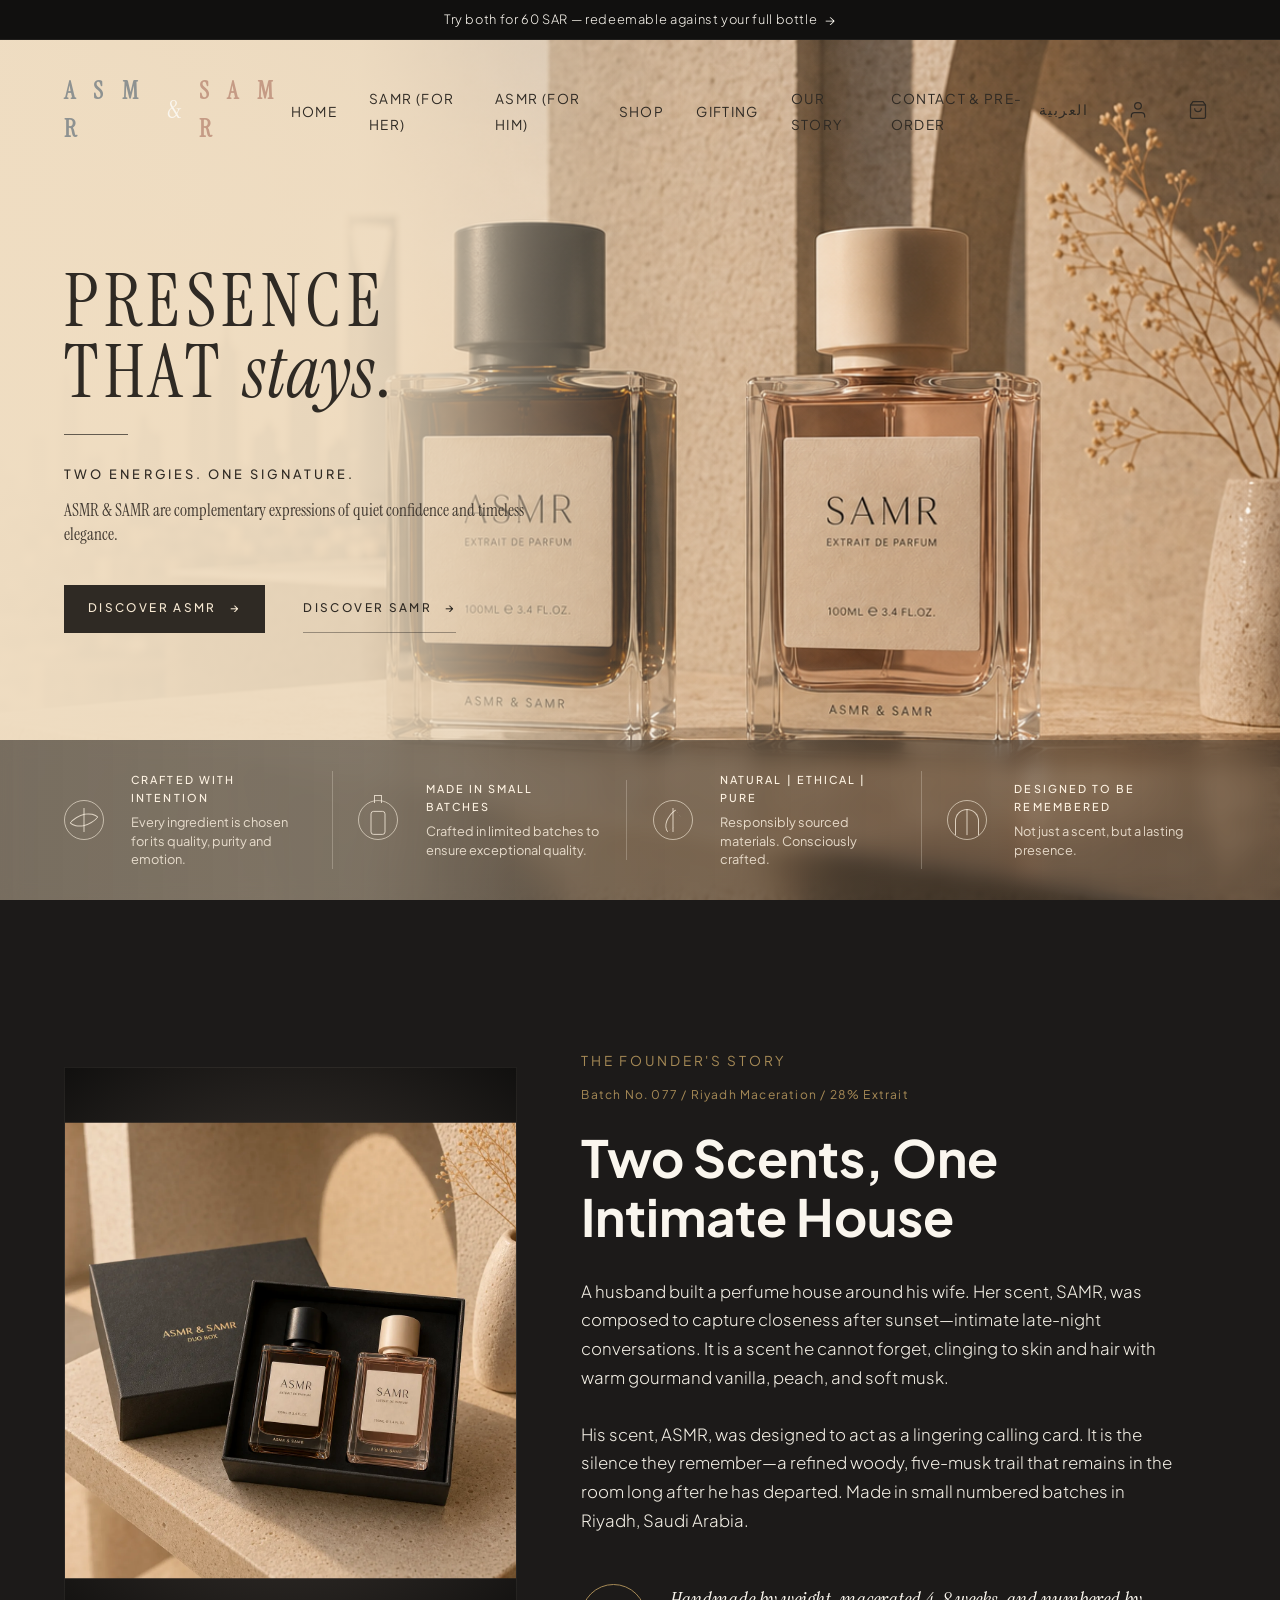
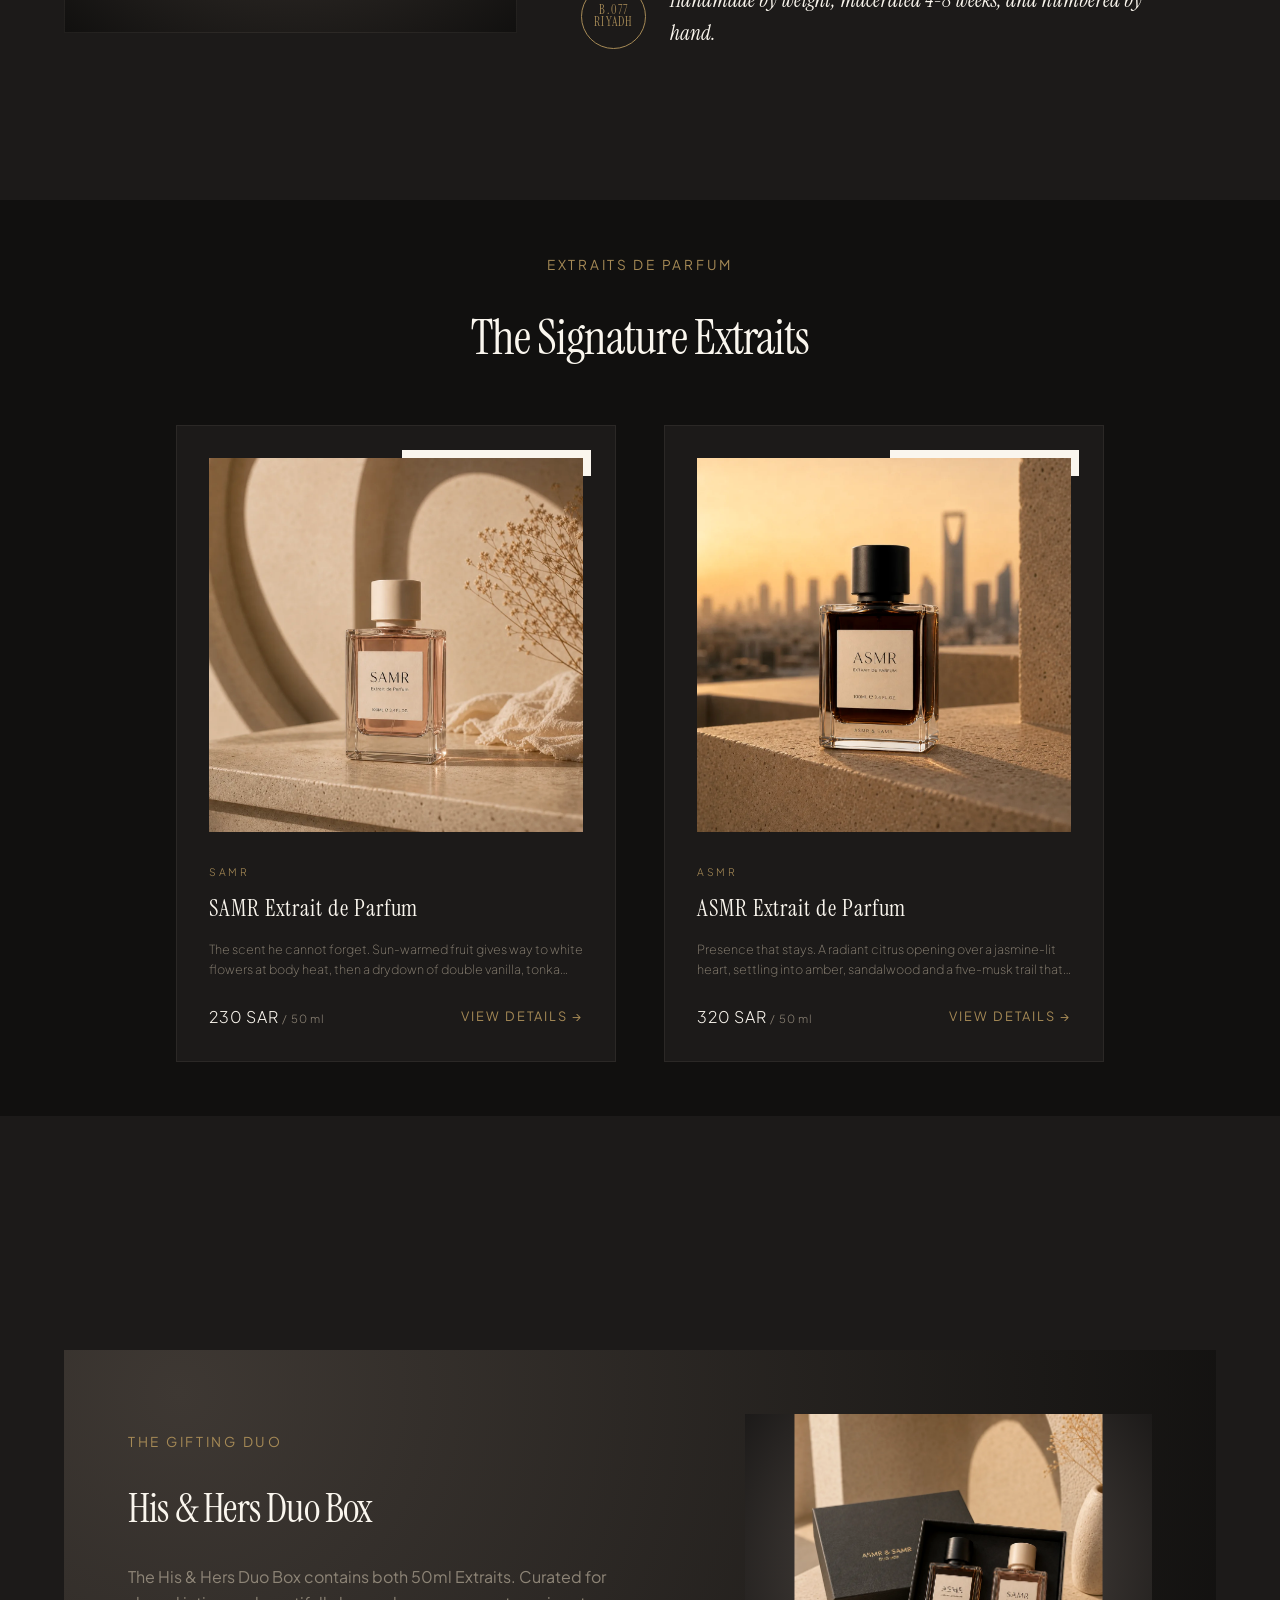
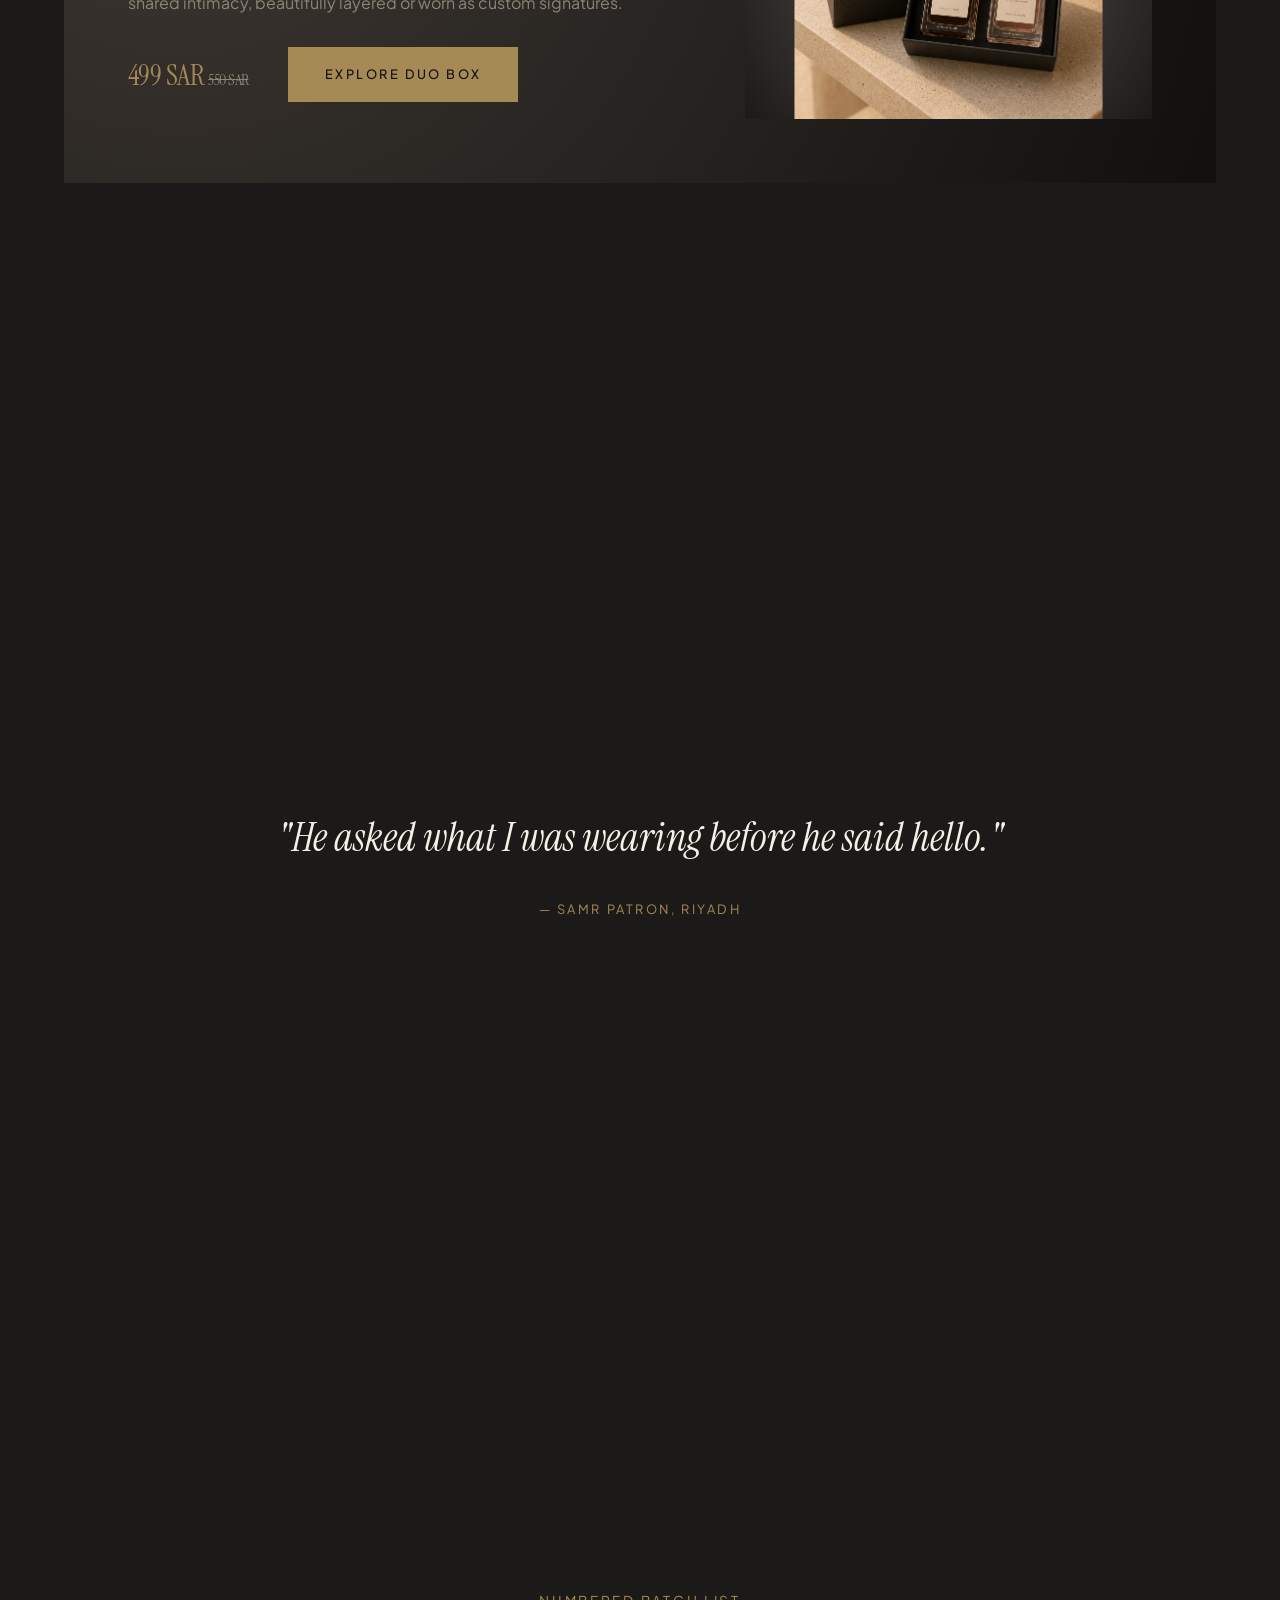
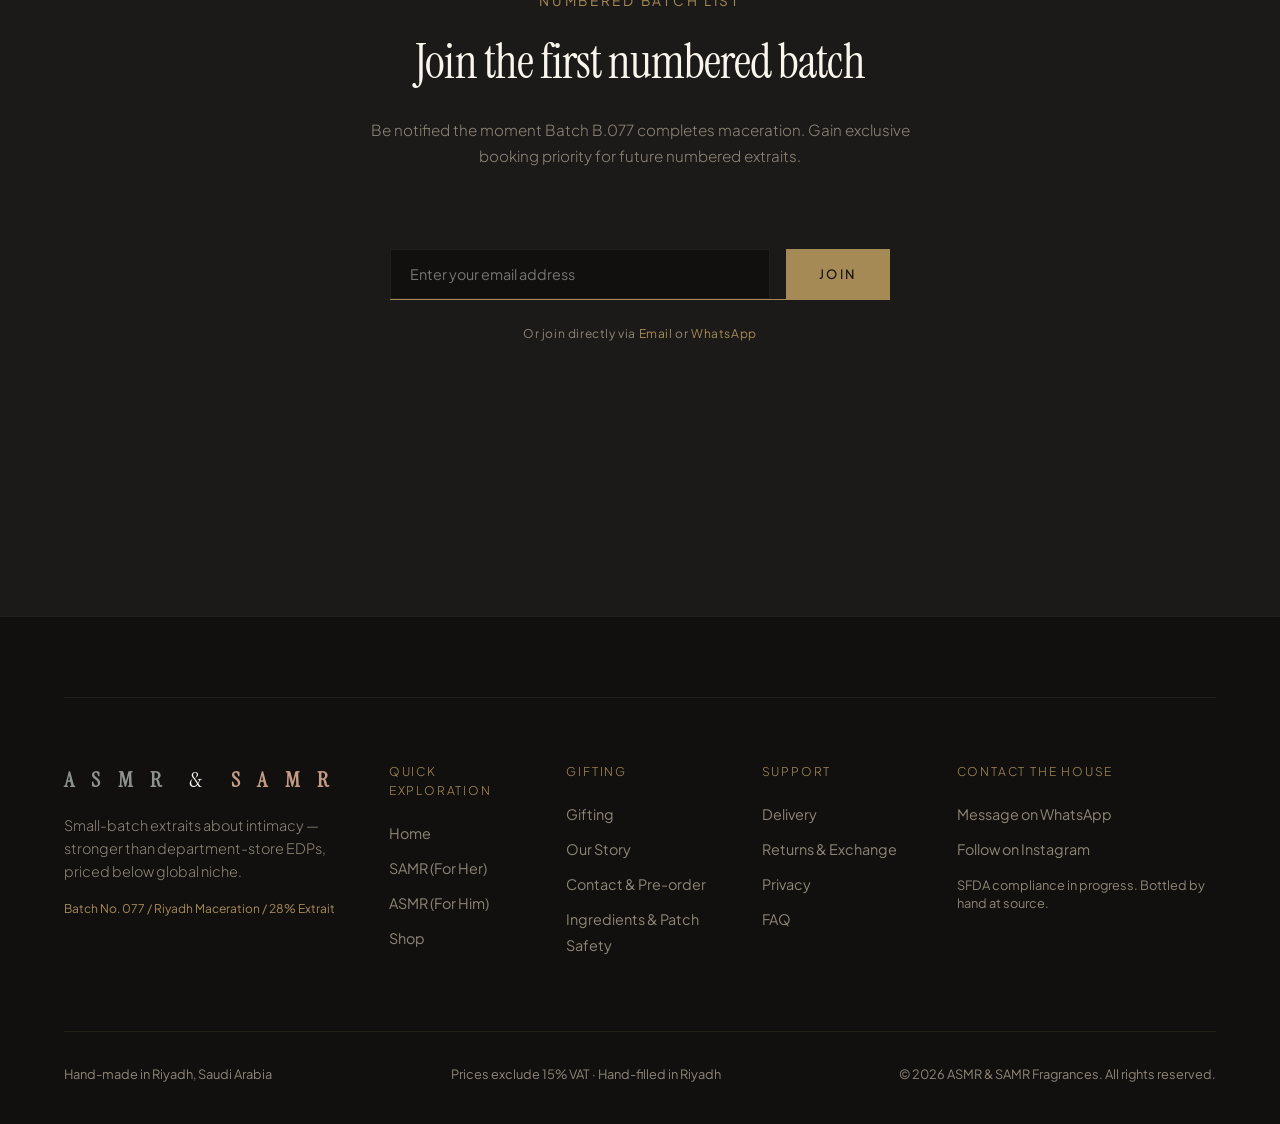
==== commit 3a466f56: "Claude: set asmrsamr.com as the canonical production domain The domain asmrsamr.com is now the real " ====
--- a/website/index.html
+++ b/website/index.html
@@ -13,13 +13,15 @@
   <meta name="description" content="Handcrafted in Riyadh, Saudi Arabia, ASMR & SAMR is an intimate his-and-hers perfume house. We produce true Extrait de Parfum (28% concentration), body sprays, and body creams in small numbered batches. Discover SAMR for her and ASMR for him.">
   <meta name="keywords" content="niche perfume Saudi Arabia, extrait de parfum, عطر, luxury Arabian perfume, his and hers fragrance, oud-adjacent amber, Riyadh small batch perfume, ASMR, SAMR">
   <meta name="author" content="ASMR & SAMR Fragrances">
-  
+  <link rel="canonical" href="https://asmrsamr.com/">
+
   <!-- Open Graph / Facebook -->
   <meta property="og:type" content="website">
   <meta property="og:title" content="ASMR & SAMR | Luxury Artisan Fragrance House Riyadh">
   <meta property="og:description" content="Handcrafted in Riyadh, Saudi Arabia, ASMR & SAMR is an intimate his-and-hers perfume house. We produce true Extrait de Parfum (28% concentration), body sprays, and body creams in small numbered batches. Discover SAMR for her and ASMR for him.">
-  <meta property="og:image" content="https://asmr-samr.pages.dev/assets/hero/landing-duo-photo.png">
-  
+  <meta property="og:image" content="https://asmrsamr.com/assets/hero/landing-duo-photo.png">
+  <meta property="og:url" content="https://asmrsamr.com/">
+
   <!-- Twitter -->
   <meta property="twitter:card" content="summary_large_image">
   <meta property="twitter:title" content="ASMR & SAMR | Luxury Artisan Fragrance House Riyadh">
@@ -39,7 +41,7 @@
       "@type": "PerfumeStore",
       "name": "ASMR & SAMR Fragrances",
       "description": "Artisan luxury his-&-hers perfume house crafting 28% concentration Extrait de Parfum in small numbered batches in Riyadh, Saudi Arabia.",
-      "url": "https://asmr-samr.pages.dev",
+      "url": "https://asmrsamr.com",
       "telephone": "+966560505651",
       "address": {
         "@type": "PostalAddress",
--- a/website/style.css
+++ b/website/style.css
@@ -49,6 +49,7 @@
   font-size: 16px;
   background-color: var(--charcoal-900);
   color: var(--ivory-100);
+  overflow-x: hidden;
 }
 
 body {
@@ -2269,7 +2270,9 @@
   box-shadow: -10px 0 40px rgba(0, 0, 0, 0.5);
   z-index: 200;
   transform: translateX(100%);
-  transition: transform var(--transition-smooth);
+  visibility: hidden;
+  pointer-events: none;
+  transition: transform var(--transition-smooth), visibility 0s linear 500ms;
   display: flex;
   flex-direction: column;
   border-left: 1px solid var(--border-whisper);
@@ -2286,6 +2289,9 @@
 
 .cart-drawer.open {
   transform: translateX(0);
+  visibility: visible;
+  pointer-events: auto;
+  transition: transform var(--transition-smooth), visibility 0s;
 }
 
 [dir="rtl"] .cart-drawer.open {
@@ -2393,6 +2399,16 @@
   padding: 2rem;
   border-top: 1px solid var(--border-whisper);
   background-color: var(--charcoal-800);
+  max-height: 58vh;
+  overflow-y: auto;
+}
+
+.cart-footer::-webkit-scrollbar {
+  width: 6px;
+}
+
+.cart-footer::-webkit-scrollbar-thumb {
+  background: rgba(196, 165, 102, 0.35);
 }
 
 .cart-total-row {
@@ -2407,6 +2423,68 @@
   color: var(--taupe);
   margin-top: 0.5rem;
   display: block;
+}
+
+.cart-payment-fieldset {
+  border: 1px solid rgba(196, 165, 102, 0.22);
+  padding: 1rem;
+  margin: 1rem 0 0;
+  min-inline-size: 0;
+}
+
+.cart-payment-fieldset legend {
+  color: var(--gold);
+  font-family: var(--font-sans);
+  font-size: 0.72rem;
+  font-weight: 600;
+  letter-spacing: 0.14em;
+  padding: 0 0.35rem;
+  text-transform: uppercase;
+}
+
+.cart-payment-options {
+  display: grid;
+  gap: 0.55rem;
+}
+
+.cart-payment-option {
+  align-items: flex-start;
+  border: 1px solid rgba(235, 223, 198, 0.12);
+  cursor: pointer;
+  display: grid;
+  gap: 0.7rem;
+  grid-template-columns: auto 1fr;
+  padding: 0.7rem;
+  transition: border-color var(--transition-tactile), background-color var(--transition-tactile);
+}
+
+.cart-payment-option:hover,
+.cart-payment-option:focus-within {
+  background-color: rgba(235, 223, 198, 0.045);
+  border-color: rgba(196, 165, 102, 0.42);
+}
+
+.cart-payment-option input {
+  accent-color: var(--gold);
+  margin-top: 0.12rem;
+}
+
+.cart-payment-option strong {
+  color: var(--ivory-100);
+  display: block;
+  font-size: 0.82rem;
+  font-weight: 600;
+  letter-spacing: 0.04em;
+  text-transform: uppercase;
+}
+
+.cart-payment-option small,
+.cart-payment-note {
+  color: var(--taupe);
+  display: block;
+  font-size: 0.72rem;
+  line-height: 1.45;
+  margin-top: 0.2rem;
 }
 
 /* Backdrop overlay */
@@ -2801,7 +2879,9 @@
     padding: 6rem 2.5rem 2rem;
     z-index: 99;
     transform: translateX(100%);
-    transition: transform var(--transition-smooth);
+    visibility: hidden;
+    pointer-events: none;
+    transition: transform var(--transition-smooth), visibility 0s linear 500ms;
     list-style: none;
     gap: 1.8rem;
   }
@@ -2817,6 +2897,9 @@
 
   .nav-links.open {
     transform: translateX(0);
+    visibility: visible;
+    pointer-events: auto;
+    transition: transform var(--transition-smooth), visibility 0s;
   }
 
   .nav-links a {
@@ -3616,6 +3699,8 @@
   }
   
   body:has(.account-dashboard-wrapper) header {
+    left: 0 !important;
+    right: 0 !important;
     margin-left: 0 !important;
     margin-right: 0 !important;
     width: 100% !important;
